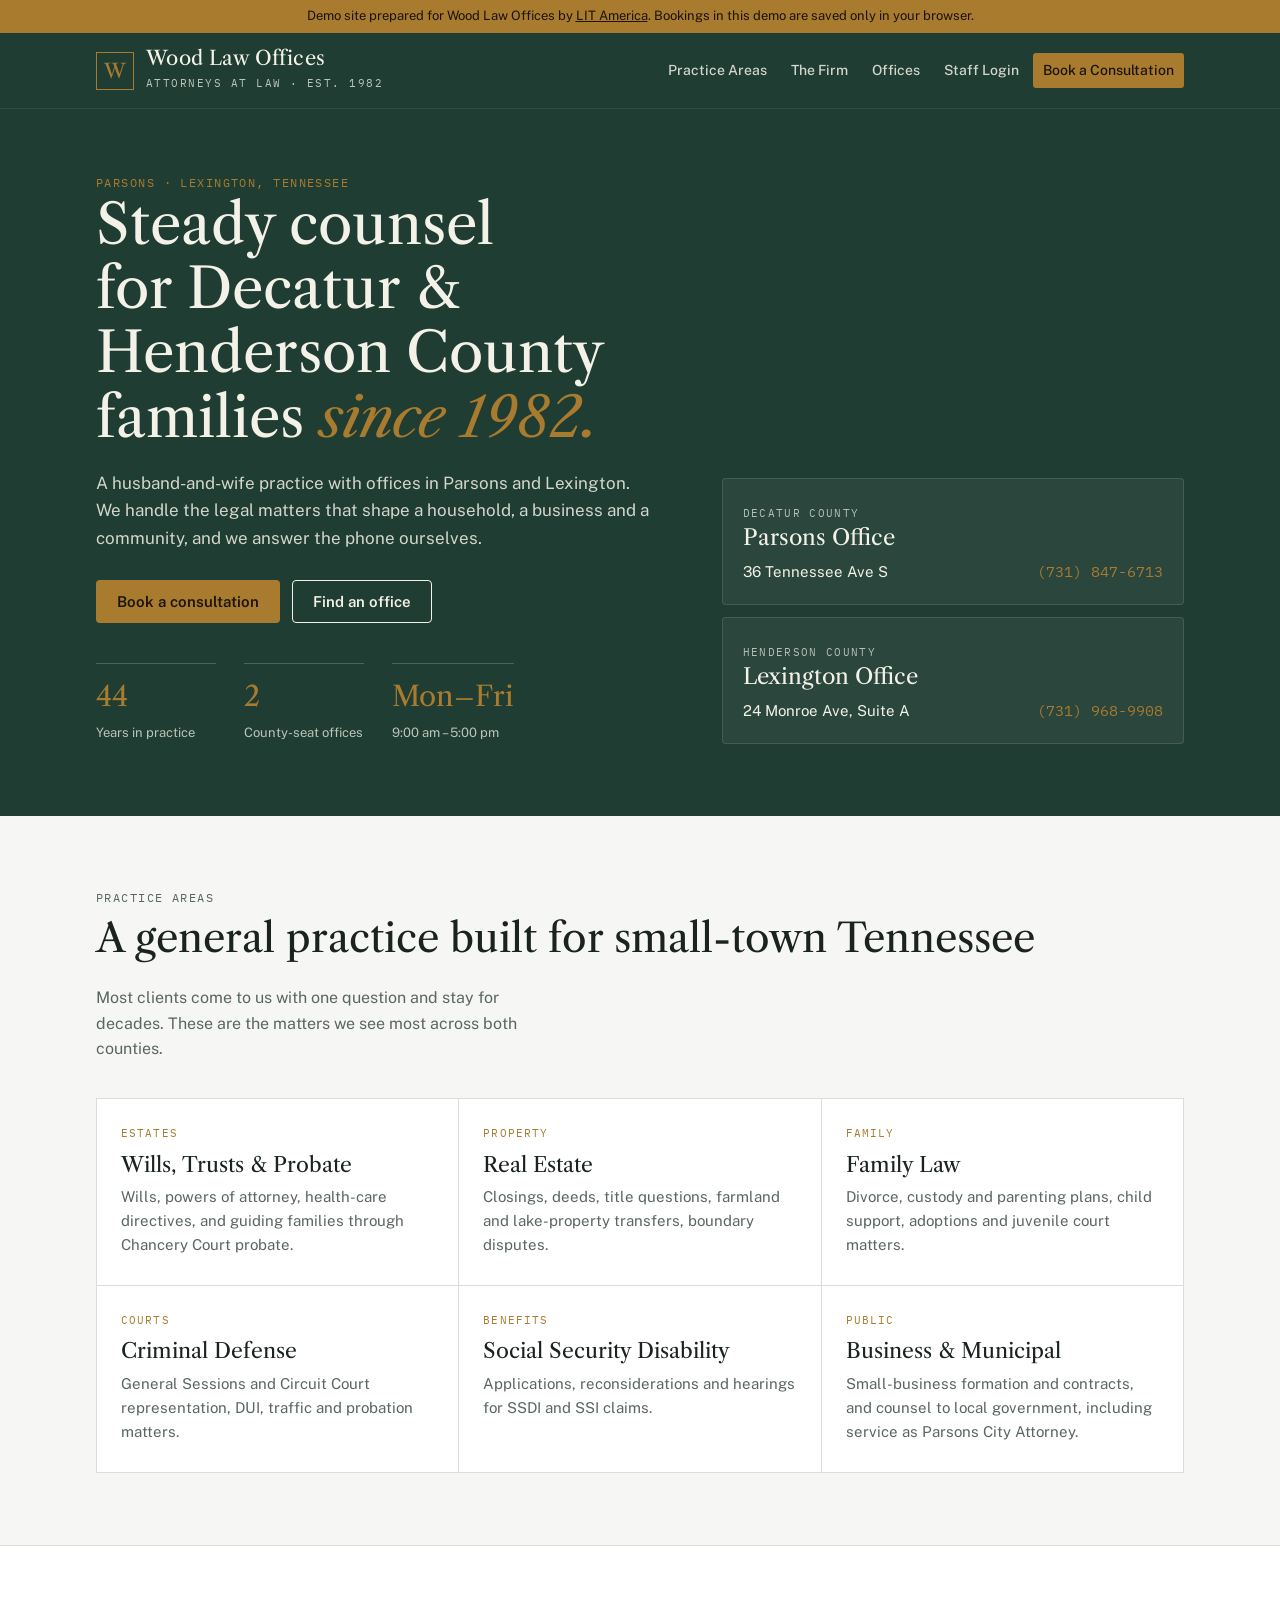
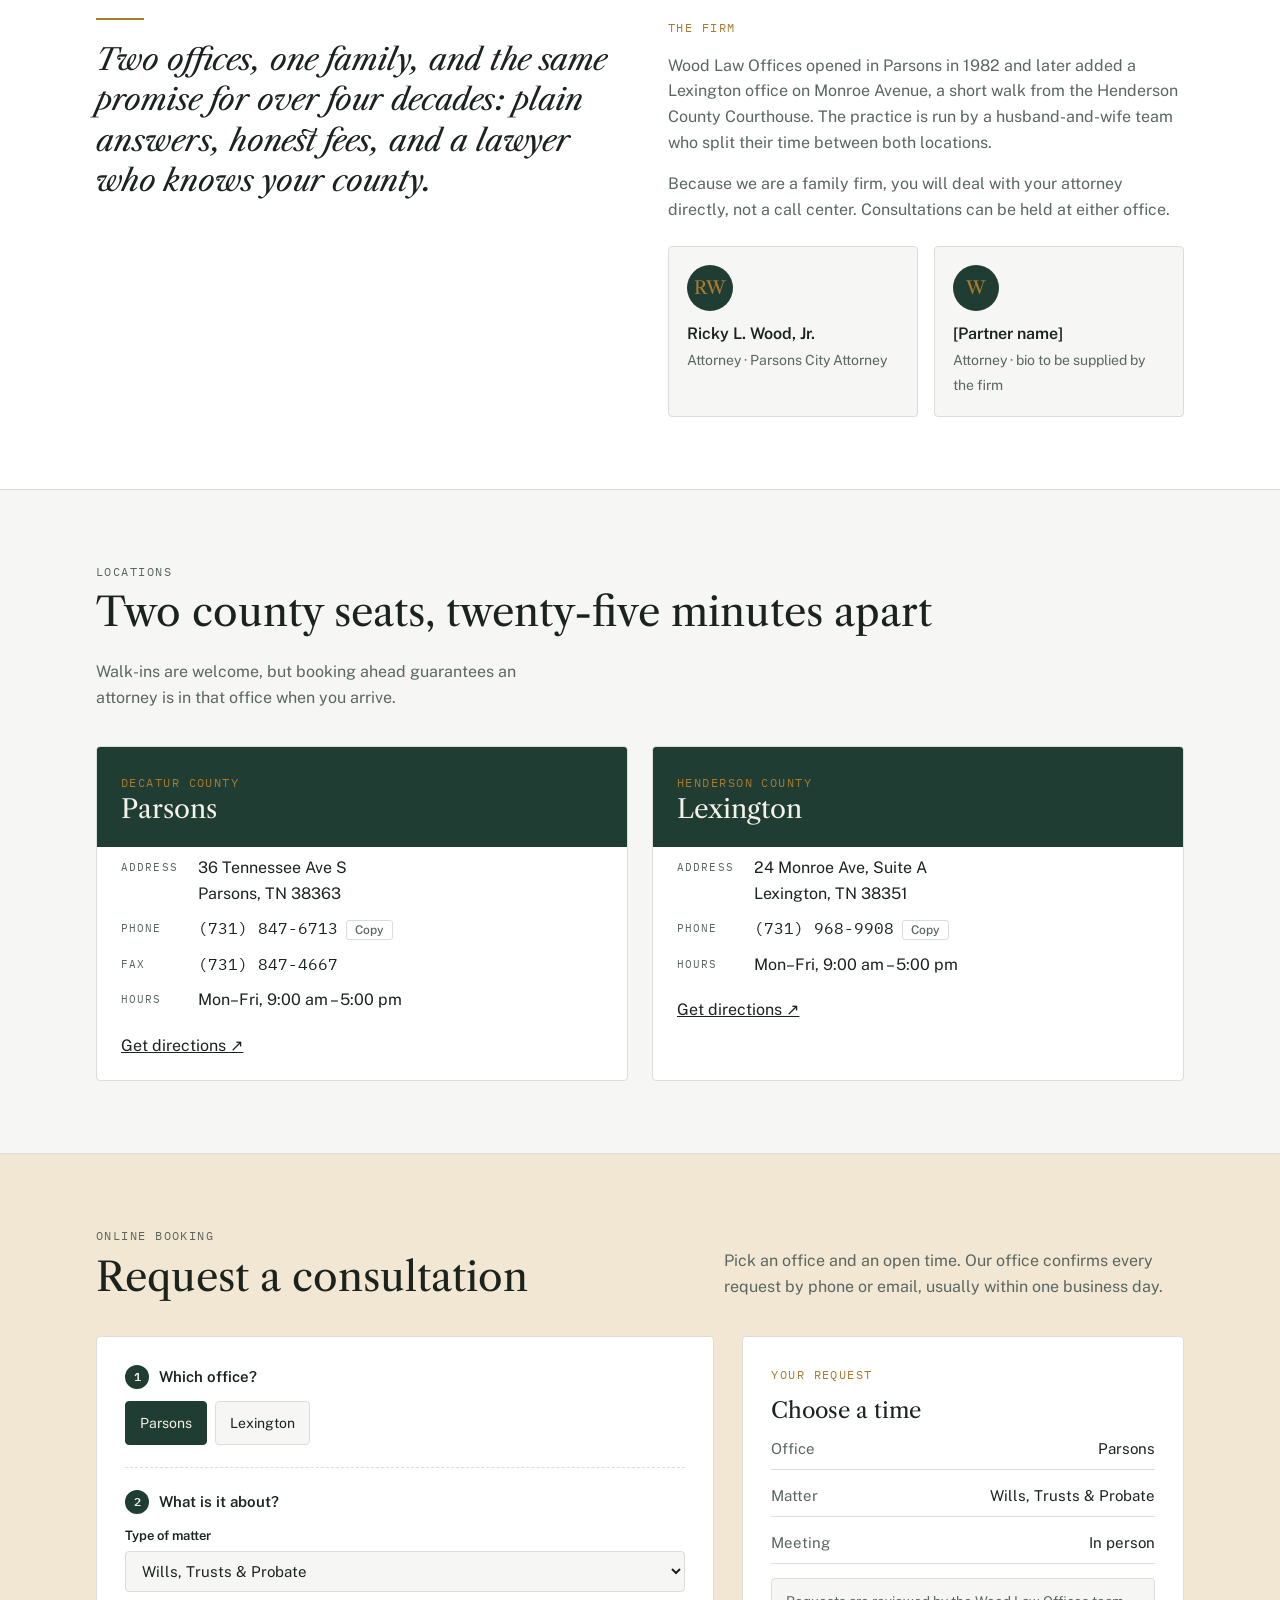
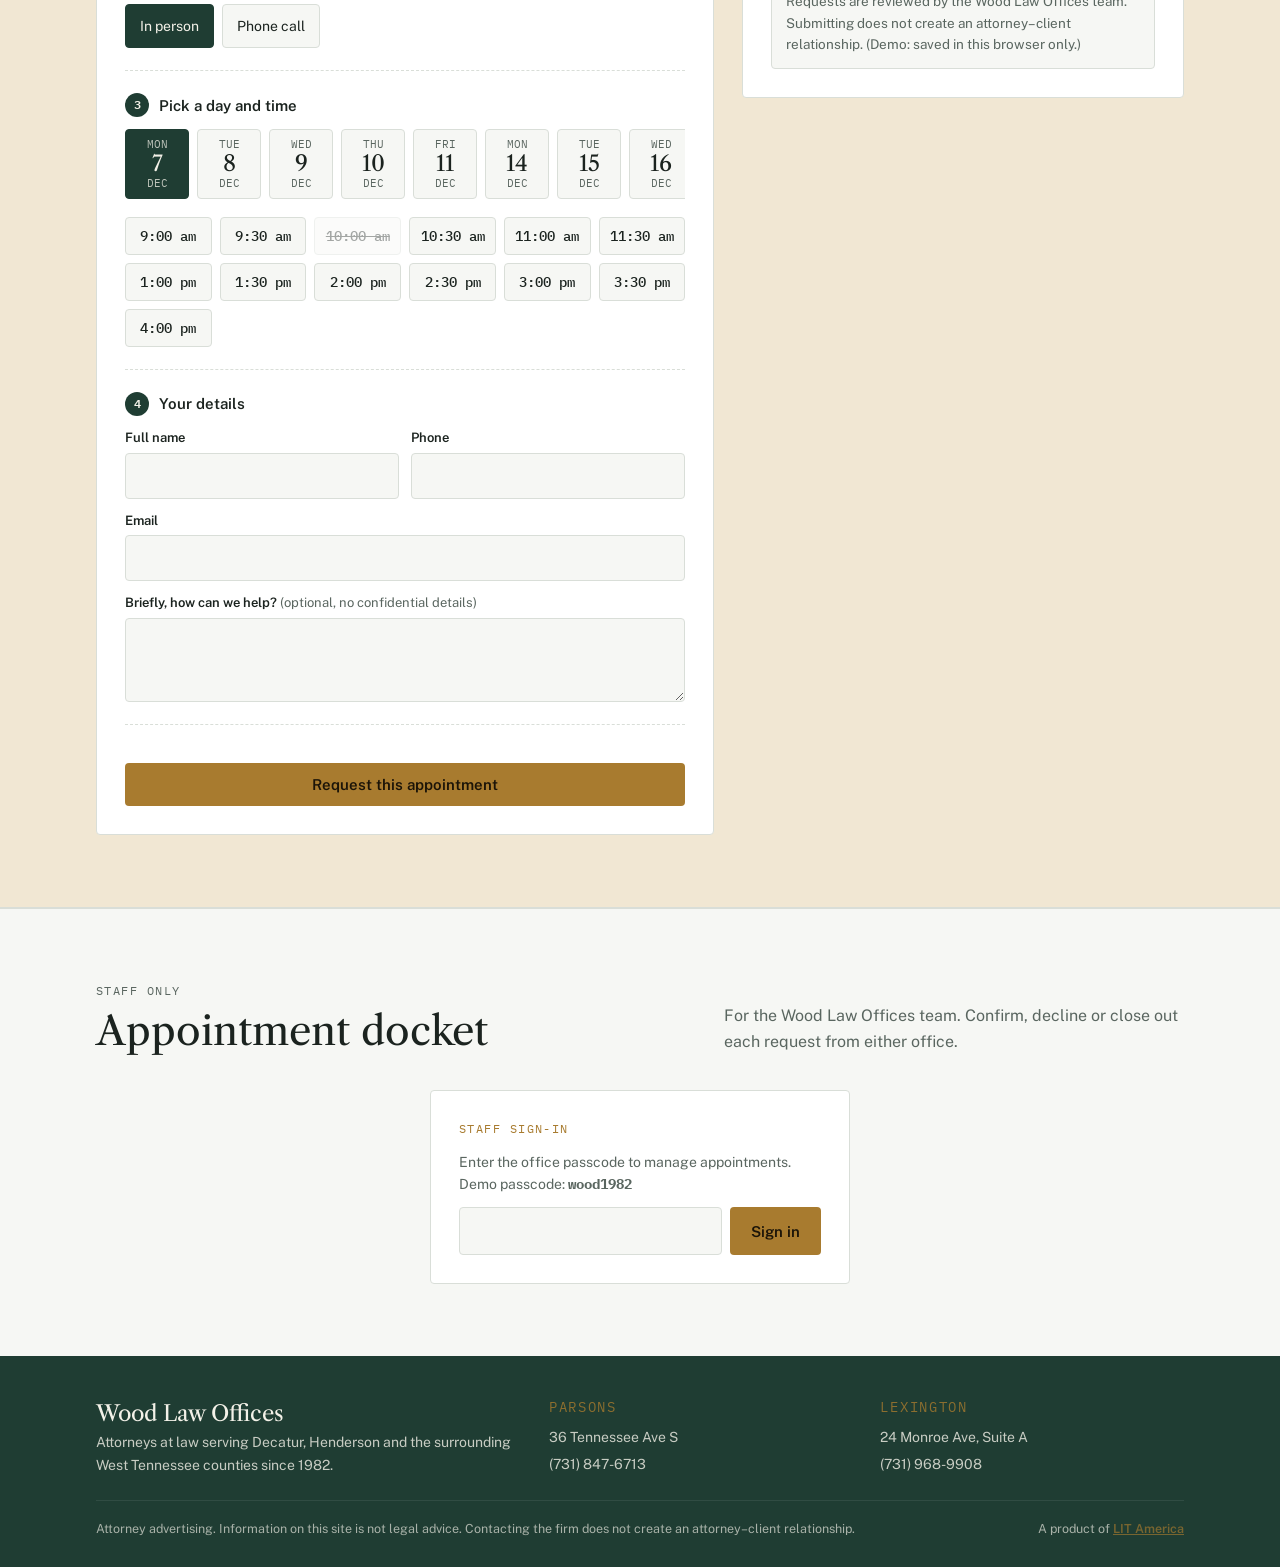
==== index.html @ 34273f9a "Wood Law Offices demo website with online booking and staff docket Co-Authored-By: Claude Opus 5.5 <" ====
<!doctype html>
<html lang="en">
<head>
<meta charset="utf-8">
<meta name="viewport" content="width=device-width,initial-scale=1,viewport-fit=cover">
<meta name="description" content="Wood Law Offices — attorneys in Parsons and Lexington, Tennessee since 1982. Book a consultation online.">
<title>Wood Law Offices</title>
<meta name="claude:viewport-fit-sides" content="cover">
<link rel="preconnect" href="https://fonts.googleapis.com">
<link rel="stylesheet" href="https://fonts.googleapis.com/css2?family=Libre+Caslon+Text:ital,wght@0,400;0,700;1,400&family=Public+Sans:wght@400;500;600;700&family=IBM+Plex+Mono:wght@500&display=swap">
<style>
/* Layout: sticky masthead · split hero with two office cards · practice grid · offices · booking desk · staff docket */
:root{
  --bg:#f6f7f4; --surface:#ffffff; --ink:#1b231f; --muted:#5a6660; --line:#d9ded8;
  --brand:#1f3d33; --brand-ink:#f3f1e8; --brass:#a87b2f; --brass-soft:#f1e7d3;
  --ok:#2f7a4f; --ok-soft:#e1f0e6; --warn:#a46a10; --warn-soft:#f7ecd6; --bad:#a23b32; --bad-soft:#f6e0dd;
  --f-display:"Libre Caslon Text", Georgia, "Times New Roman", serif;
  --f-body:"Public Sans", system-ui, -apple-system, "Segoe UI", sans-serif;
  --f-mono:"IBM Plex Mono", ui-monospace, Menlo, monospace;
}
@media (prefers-color-scheme: dark){:root:not([data-theme="light"]){
  --bg:#111714; --surface:#18201c; --ink:#e7ebe6; --muted:#9aa7a0; --line:#2c3732;
  --brand:#16302a; --brand-ink:#efeadb; --brass:#d3a656; --brass-soft:#2e2717;
  --ok:#6fc392; --ok-soft:#173225; --warn:#e2ac52; --warn-soft:#33270f; --bad:#e78a80; --bad-soft:#3a1d1a; color-scheme:dark}}
:root[data-theme="dark"]{
  --bg:#111714; --surface:#18201c; --ink:#e7ebe6; --muted:#9aa7a0; --line:#2c3732;
  --brand:#16302a; --brand-ink:#efeadb; --brass:#d3a656; --brass-soft:#2e2717;
  --ok:#6fc392; --ok-soft:#173225; --warn:#e2ac52; --warn-soft:#33270f; --bad:#e78a80; --bad-soft:#3a1d1a; color-scheme:dark}

*{box-sizing:border-box}
body{background:var(--bg);color:var(--ink);font-family:var(--f-body);font-size:16px;line-height:1.6}
body::before{content:"";position:fixed;inset:0 0 auto;height:env(safe-area-inset-top,0px);z-index:10;background:var(--brand)}
h1,h2,h3{font-family:var(--f-display);font-weight:400;line-height:1.15;text-wrap:balance;margin:0}
p{margin:0}
a{color:inherit}
:focus-visible{outline:2px solid var(--brass);outline-offset:2px}
.wrap{max-width:1120px;margin:0 auto;padding-left:max(16px,env(safe-area-inset-left,0px));padding-right:max(16px,env(safe-area-inset-right,0px))}
.eyebrow{font-family:var(--f-mono);font-size:12px;letter-spacing:.12em;text-transform:uppercase;color:var(--brass)}
.btn{display:inline-flex;align-items:center;justify-content:center;gap:8px;font:600 15px var(--f-body);padding:12px 20px;border-radius:4px;border:1px solid transparent;cursor:pointer;text-decoration:none}
.btn-brass{background:var(--brass);color:#1b1408}
.btn-ghost{background:transparent;border-color:currentColor}
.btn-sm{padding:6px 12px;font-size:13px}
.btn:disabled{opacity:.5;cursor:not-allowed}

/* masthead */
header.mast{position:sticky;top:env(safe-area-inset-top,0px);z-index:9;background:var(--brand);color:var(--brand-ink);border-bottom:1px solid rgba(255,255,255,.08)}
.mast .wrap{display:flex;align-items:center;justify-content:space-between;gap:16px;padding-block:14px;flex-wrap:wrap}
.logo{display:flex;align-items:center;gap:12px;text-decoration:none}
.logo .mark{width:38px;height:38px;border:1.5px solid var(--brass);display:grid;place-items:center;font-family:var(--f-display);font-size:20px;color:var(--brass)}
.logo b{font-family:var(--f-display);font-weight:400;font-size:20px;letter-spacing:.02em;display:block;line-height:1.1}
.logo small{font-family:var(--f-mono);font-size:10.5px;letter-spacing:.14em;text-transform:uppercase;opacity:.75}
nav.main{display:flex;gap:4px;flex-wrap:wrap}
nav.main a{text-decoration:none;font-size:14px;font-weight:500;padding:6px 10px;border-radius:3px;opacity:.85}
nav.main a:hover,nav.main a[aria-current="page"]{opacity:1;background:rgba(255,255,255,.08)}
nav.main a.cta{background:var(--brass);color:#1b1408;opacity:1}

/* hero */
.hero{background:var(--brand);color:var(--brand-ink);padding-block:0 0}
.hero .wrap{display:grid;grid-template-columns:1.25fr 1fr;gap:48px;padding-block:64px 72px;align-items:end}
.hero h1{font-size:clamp(34px,5vw,56px)}
.hero h1 em{color:var(--brass)}
.hero .lede{margin-top:20px;max-width:56ch;opacity:.85;font-size:17px}
.hero .actions{display:flex;gap:12px;margin-top:28px;flex-wrap:wrap}
.since{display:flex;gap:28px;margin-top:40px;flex-wrap:wrap}
.since div{border-top:1px solid rgba(255,255,255,.2);padding-top:10px;min-width:120px}
.since b{display:block;font-family:var(--f-display);font-size:28px;font-weight:400;color:var(--brass)}
.since span{font-size:13px;opacity:.75}
.officecards{display:grid;gap:12px}
.ocard{background:rgba(255,255,255,.05);border:1px solid rgba(255,255,255,.12);padding:20px;border-radius:4px}
.ocard h3{font-size:22px}
.ocard .county{font-family:var(--f-mono);font-size:11px;letter-spacing:.12em;text-transform:uppercase;opacity:.7}
.ocard .row{display:flex;justify-content:space-between;gap:12px;margin-top:10px;font-size:15px;flex-wrap:wrap}
.ocard .phone{font-family:var(--f-mono);color:var(--brass);user-select:all}

section.block{padding-block:72px}
.block-head{display:flex;justify-content:space-between;align-items:end;gap:24px;flex-wrap:wrap;margin-bottom:36px}
.block-head h2{font-size:clamp(28px,3.4vw,40px);margin-top:8px}
.block-head p{max-width:46ch;color:var(--muted)}

/* practice */
.practice{display:grid;grid-template-columns:repeat(3,1fr);border-top:1px solid var(--line);border-left:1px solid var(--line)}
.practice article{padding:26px 24px 28px;border-right:1px solid var(--line);border-bottom:1px solid var(--line);background:var(--surface)}
.practice h3{font-size:21px;margin-bottom:8px}
.practice p{color:var(--muted);font-size:15px}
.practice .tag{font-family:var(--f-mono);font-size:11px;color:var(--brass);letter-spacing:.1em;text-transform:uppercase;margin-bottom:10px;display:block}

/* firm */
.firm{background:var(--surface);border-block:1px solid var(--line)}
.firm .wrap{display:grid;grid-template-columns:1fr 1fr;gap:56px}
.firm blockquote{margin:0;font-family:var(--f-display);font-size:clamp(22px,2.6vw,30px);line-height:1.35;font-style:italic}
.firm blockquote::before{content:"";display:block;width:48px;height:2px;background:var(--brass);margin-bottom:20px}
.firm .copy{display:grid;gap:16px;color:var(--muted)}
.attys{display:grid;grid-template-columns:1fr 1fr;gap:16px;margin-top:8px}
.atty{border:1px solid var(--line);padding:18px;border-radius:4px;background:var(--bg)}
.atty .mono{width:46px;height:46px;border-radius:50%;background:var(--brand);color:var(--brass);display:grid;place-items:center;font-family:var(--f-display);font-size:18px;margin-bottom:10px}
.atty b{display:block;color:var(--ink);font-weight:600}
.atty span{font-size:14px}

/* offices */
.offices{display:grid;grid-template-columns:1fr 1fr;gap:24px}
.office{background:var(--surface);border:1px solid var(--line);border-radius:4px;overflow:hidden}
.office .top{background:var(--brand);color:var(--brand-ink);padding:22px 24px}
.office .top h3{font-size:26px}
.office dl{margin:0;padding:8px 24px 20px;display:grid;grid-template-columns:auto 1fr;gap:10px 20px}
.office dt{font-family:var(--f-mono);font-size:11px;letter-spacing:.1em;text-transform:uppercase;color:var(--muted);padding-top:4px}
.office dd{margin:0}
.office .mapline{padding:0 24px 22px}
.copyable{font-family:var(--f-mono);user-select:all}
.copybtn{margin-left:8px;font:500 12px var(--f-body);background:none;border:1px solid var(--line);color:var(--muted);border-radius:3px;padding:2px 8px;cursor:pointer}

/* booking */
.book{background:var(--brass-soft);border-block:1px solid var(--line)}
.desk{display:grid;grid-template-columns:1.4fr 1fr;gap:28px;align-items:start}
.panel{background:var(--surface);border:1px solid var(--line);border-radius:4px;padding:28px}
.step{display:grid;gap:12px;padding-bottom:22px;margin-bottom:22px;border-bottom:1px dashed var(--line)}
.step:last-of-type{border-bottom:0;margin-bottom:0}
.step h3{font-family:var(--f-body);font-weight:600;font-size:15px;display:flex;gap:10px;align-items:center}
.step h3 i{font-style:normal;font-family:var(--f-mono);font-size:12px;width:24px;height:24px;border-radius:50%;background:var(--brand);color:var(--brand-ink);display:grid;place-items:center}
.seg{display:flex;gap:8px;flex-wrap:wrap}
.seg label{position:relative}
.seg input{position:absolute;opacity:0;pointer-events:none}
.seg span{display:block;padding:10px 14px;border:1px solid var(--line);border-radius:4px;cursor:pointer;font-size:14px;background:var(--bg)}
.seg input:checked+span{border-color:var(--brand);background:var(--brand);color:var(--brand-ink)}
.seg input:focus-visible+span{outline:2px solid var(--brass);outline-offset:2px}
.days{display:flex;gap:8px;overflow-x:auto;padding-bottom:6px}
.days button{flex:0 0 auto;width:64px;padding:8px 0;border:1px solid var(--line);background:var(--bg);color:var(--ink);border-radius:4px;cursor:pointer;font:inherit;text-align:center;line-height:1.2}
.days button small{display:block;font-family:var(--f-mono);font-size:10.5px;color:var(--muted);text-transform:uppercase}
.days button b{font-family:var(--f-display);font-weight:400;font-size:22px}
.days button[aria-pressed="true"]{background:var(--brand);color:var(--brand-ink);border-color:var(--brand)}
.days button[aria-pressed="true"] small{color:var(--brand-ink);opacity:.75}
.times{display:grid;grid-template-columns:repeat(auto-fill,minmax(84px,1fr));gap:8px}
.times button{padding:9px 0;border:1px solid var(--line);background:var(--bg);color:var(--ink);border-radius:4px;cursor:pointer;font:500 14px var(--f-mono)}
.times button[aria-pressed="true"]{background:var(--brass);border-color:var(--brass);color:#1b1408}
.times button:disabled{text-decoration:line-through;opacity:.4;cursor:not-allowed}
.grid2{display:grid;grid-template-columns:1fr 1fr;gap:12px}
.field{display:grid;gap:4px}
.field label{font-size:13px;font-weight:600}
.field input,.field select,.field textarea{font:inherit;font-size:15px;padding:10px 12px;border:1px solid var(--line);border-radius:4px;background:var(--bg);color:var(--ink);width:100%}
.field textarea{min-height:84px;resize:vertical}
.full{grid-column:1/-1}
.summary{display:grid;gap:14px}
.summary h3{font-size:22px}
.sumrow{display:flex;justify-content:space-between;gap:12px;border-bottom:1px solid var(--line);padding-bottom:8px;font-size:15px}
.sumrow span:first-child{color:var(--muted)}
.notice{font-size:13.5px;padding:12px 14px;border-radius:4px;background:var(--bg);border:1px solid var(--line);color:var(--muted)}
.notice.ok{background:var(--ok-soft);border-color:transparent;color:var(--ok)}
.notice.bad{background:var(--bad-soft);border-color:transparent;color:var(--bad)}
.myreq{display:grid;gap:8px;margin-top:6px}
.myreq .item{display:flex;justify-content:space-between;gap:10px;font-size:14px;padding:10px 12px;background:var(--bg);border:1px solid var(--line);border-radius:4px;flex-wrap:wrap}

.pill{display:inline-block;font:600 11px var(--f-mono);letter-spacing:.06em;text-transform:uppercase;padding:3px 8px;border-radius:999px}
.pill.pending{background:var(--warn-soft);color:var(--warn)}
.pill.confirmed{background:var(--ok-soft);color:var(--ok)}
.pill.declined{background:var(--bad-soft);color:var(--bad)}
.pill.completed{background:var(--line);color:var(--muted)}

/* staff */
.staff{border-top:1px solid var(--line)}
.kpis{display:grid;grid-template-columns:repeat(4,1fr);gap:12px;margin-bottom:20px}
.kpi{background:var(--surface);border:1px solid var(--line);border-radius:4px;padding:14px 16px}
.kpi span{font-size:13px;color:var(--muted)}
.kpi b{display:block;font-family:var(--f-display);font-weight:400;font-size:30px;font-variant-numeric:tabular-nums}
.filters{display:flex;gap:10px;flex-wrap:wrap;margin-bottom:14px}
.filters select{font:inherit;font-size:14px;padding:8px 10px;border:1px solid var(--line);border-radius:4px;background:var(--surface);color:var(--ink)}
.tablewrap{overflow-x:auto;background:var(--surface);border:1px solid var(--line);border-radius:4px}
table{border-collapse:collapse;width:100%;min-width:860px;font-size:14px}
th{font:600 11px var(--f-mono);letter-spacing:.08em;text-transform:uppercase;color:var(--muted);text-align:left;padding:12px 14px;border-bottom:1px solid var(--line);background:var(--bg)}
td{padding:12px 14px;border-bottom:1px solid var(--line);vertical-align:top}
tr:last-child td{border-bottom:0}
td .sub{color:var(--muted);font-size:13px}
td.when{font-variant-numeric:tabular-nums;white-space:nowrap}
.acts{display:flex;gap:6px;flex-wrap:wrap}
.acts .ok{background:var(--ok);color:var(--surface);border:0}
.acts .no{background:transparent;color:var(--bad);border:1px solid var(--bad)}
.acts .done{background:transparent;color:var(--muted);border:1px solid var(--line)}
.empty{padding:36px;text-align:center;color:var(--muted)}

footer{background:var(--brand);color:var(--brand-ink)}
footer .wrap{padding-block:40px 28px;display:grid;gap:24px}
.fcols{display:grid;grid-template-columns:1.4fr 1fr 1fr;gap:28px}
.fcols p,.fcols li{font-size:14px;opacity:.8}
.fcols ul{list-style:none;margin:8px 0 0;padding:0;display:grid;gap:4px}
.legal{font-size:12.5px;opacity:.65;border-top:1px solid rgba(255,255,255,.12);padding-top:18px;display:flex;justify-content:space-between;gap:16px;flex-wrap:wrap}
.legal a{color:var(--brass);opacity:1;font-weight:600}

@media (max-width:880px){
  .hero .wrap,.firm .wrap,.desk,.offices{grid-template-columns:1fr}
  .practice{grid-template-columns:1fr 1fr}
  .kpis{grid-template-columns:1fr 1fr}
  .fcols{grid-template-columns:1fr}
}
@media (max-width:560px){
  .practice,.grid2,.attys{grid-template-columns:1fr}
  .hero .wrap{padding-block:40px 48px}
  section.block{padding-block:52px}
  .panel{padding:20px}
}
@media (prefers-reduced-motion:reduce){*{scroll-behavior:auto!important}}
html{scroll-behavior:smooth}
body{margin:0;-webkit-text-size-adjust:100%}
img{max-width:100%}
[hidden]{display:none!important}
.demo-bar{background:var(--brass);color:#1b1408;font-size:13px;text-align:center;padding-block:6px}
.gate{max-width:420px;margin:0 auto;display:grid;gap:12px}
.gate .row{display:flex;gap:8px}
.gate input{flex:1;font:inherit;padding:10px 12px;border:1px solid var(--line);border-radius:4px;background:var(--bg);color:var(--ink)}
</style>
</head>
<body>
<div class="demo-bar"><div class="wrap">Demo site prepared for Wood Law Offices by <a href="https://www.litamerica.net" target="_blank" rel="noopener">LIT America</a>. Bookings in this demo are saved only in your browser.</div></div>

<header class="mast">
  <div class="wrap">
    <a class="logo" href="#top" aria-label="Wood Law Offices home">
      <span class="mark">W</span>
      <span><b>Wood Law Offices</b><small>Attorneys at Law · Est. 1982</small></span>
    </a>
    <nav class="main" aria-label="Main">
      <a href="#practice">Practice Areas</a>
      <a href="#firm">The Firm</a>
      <a href="#offices">Offices</a>
      <a href="#staff" id="staffLink">Staff Login</a>
      <a href="#book" class="cta">Book a Consultation</a>
    </nav>
  </div>
</header>

<main id="top">
  <section class="hero">
    <div class="wrap">
      <div>
        <p class="eyebrow">Parsons · Lexington, Tennessee</p>
        <h1>Steady counsel for Decatur &amp; Henderson County families <em>since 1982.</em></h1>
        <p class="lede">A husband-and-wife practice with offices in Parsons and Lexington. We handle the legal matters that shape a household, a business and a community, and we answer the phone ourselves.</p>
        <div class="actions">
          <a class="btn btn-brass" href="#book">Book a consultation</a>
          <a class="btn btn-ghost" href="#offices">Find an office</a>
        </div>
        <div class="since">
          <div><b>44</b><span>Years in practice</span></div>
          <div><b>2</b><span>County-seat offices</span></div>
          <div><b>Mon–Fri</b><span>9:00 am – 5:00 pm</span></div>
        </div>
      </div>
      <div class="officecards">
        <div class="ocard">
          <span class="county">Decatur County</span>
          <h3>Parsons Office</h3>
          <div class="row"><span>36 Tennessee Ave S</span><span class="phone">(731) 847-6713</span></div>
        </div>
        <div class="ocard">
          <span class="county">Henderson County</span>
          <h3>Lexington Office</h3>
          <div class="row"><span>24 Monroe Ave, Suite A</span><span class="phone">(731) 968-9908</span></div>
        </div>
      </div>
    </div>
  </section>

  <section class="block" id="practice">
    <div class="wrap">
      <div class="block-head">
        <div><p class="eyebrow">Practice Areas</p><h2>A general practice built for small-town Tennessee</h2></div>
        <p>Most clients come to us with one question and stay for decades. These are the matters we see most across both counties.</p>
      </div>
      <div class="practice">
        <article><span class="tag">Estates</span><h3>Wills, Trusts &amp; Probate</h3><p>Wills, powers of attorney, health-care directives, and guiding families through Chancery Court probate.</p></article>
        <article><span class="tag">Property</span><h3>Real Estate</h3><p>Closings, deeds, title questions, farmland and lake-property transfers, boundary disputes.</p></article>
        <article><span class="tag">Family</span><h3>Family Law</h3><p>Divorce, custody and parenting plans, child support, adoptions and juvenile court matters.</p></article>
        <article><span class="tag">Courts</span><h3>Criminal Defense</h3><p>General Sessions and Circuit Court representation, DUI, traffic and probation matters.</p></article>
        <article><span class="tag">Benefits</span><h3>Social Security Disability</h3><p>Applications, reconsiderations and hearings for SSDI and SSI claims.</p></article>
        <article><span class="tag">Public</span><h3>Business &amp; Municipal</h3><p>Small-business formation and contracts, and counsel to local government, including service as Parsons City Attorney.</p></article>
      </div>
    </div>
  </section>

  <section class="block firm" id="firm">
    <div class="wrap">
      <blockquote>Two offices, one family, and the same promise for over four decades: plain answers, honest fees, and a lawyer who knows your county.</blockquote>
      <div class="copy">
        <p class="eyebrow">The Firm</p>
        <p>Wood Law Offices opened in Parsons in 1982 and later added a Lexington office on Monroe Avenue, a short walk from the Henderson County Courthouse. The practice is run by a husband-and-wife team who split their time between both locations.</p>
        <p>Because we are a family firm, you will deal with your attorney directly, not a call center. Consultations can be held at either office.</p>
        <div class="attys">
          <div class="atty"><div class="mono">RW</div><b>Ricky L. Wood, Jr.</b><span>Attorney · Parsons City Attorney</span></div>
          <div class="atty"><div class="mono">W</div><b>[Partner name]</b><span>Attorney · bio to be supplied by the firm</span></div>
        </div>
      </div>
    </div>
  </section>

  <section class="block" id="offices">
    <div class="wrap">
      <div class="block-head">
        <div><p class="eyebrow">Locations</p><h2>Two county seats, twenty-five minutes apart</h2></div>
        <p>Walk-ins are welcome, but booking ahead guarantees an attorney is in that office when you arrive.</p>
      </div>
      <div class="offices">
        <div class="office">
          <div class="top"><span class="eyebrow">Decatur County</span><h3>Parsons</h3></div>
          <dl>
            <dt>Address</dt><dd>36 Tennessee Ave S<br>Parsons, TN 38363</dd>
            <dt>Phone</dt><dd><span class="copyable">(731) 847-6713</span><button class="copybtn" data-copy="(731) 847-6713">Copy</button></dd>
            <dt>Fax</dt><dd><span class="copyable">(731) 847-4667</span></dd>
            <dt>Hours</dt><dd>Mon–Fri, 9:00 am – 5:00 pm</dd>
          </dl>
          <div class="mapline"><a href="https://www.google.com/maps/search/?api=1&query=36+Tennessee+Ave+S+Parsons+TN+38363" target="_blank" rel="noopener">Get directions ↗</a></div>
        </div>
        <div class="office">
          <div class="top"><span class="eyebrow">Henderson County</span><h3>Lexington</h3></div>
          <dl>
            <dt>Address</dt><dd>24 Monroe Ave, Suite A<br>Lexington, TN 38351</dd>
            <dt>Phone</dt><dd><span class="copyable">(731) 968-9908</span><button class="copybtn" data-copy="(731) 968-9908">Copy</button></dd>
            <dt>Hours</dt><dd>Mon–Fri, 9:00 am – 5:00 pm</dd>
          </dl>
          <div class="mapline"><a href="https://www.google.com/maps/search/?api=1&query=24+Monroe+Ave+Lexington+TN+38351" target="_blank" rel="noopener">Get directions ↗</a></div>
        </div>
      </div>
    </div>
  </section>

  <section class="block book" id="book">
    <div class="wrap">
      <div class="block-head">
        <div><p class="eyebrow">Online Booking</p><h2>Request a consultation</h2></div>
        <p>Pick an office and an open time. Our office confirms every request by phone or email, usually within one business day.</p>
      </div>
      <div class="desk">
        <form class="panel" id="bookForm" novalidate>
          <div class="step">
            <h3><i>1</i>Which office?</h3>
            <div class="seg" id="officeSeg">
              <label><input type="radio" name="office" id="off-par" value="Parsons" checked><span>Parsons</span></label>
              <label><input type="radio" name="office" id="off-lex" value="Lexington"><span>Lexington</span></label>
            </div>
          </div>
          <div class="step">
            <h3><i>2</i>What is it about?</h3>
            <div class="field">
              <label for="matter">Type of matter</label>
              <select id="matter">
                <option>Wills, Trusts &amp; Probate</option><option>Real Estate</option><option>Family Law</option>
                <option>Criminal Defense</option><option>Social Security Disability</option><option>Business &amp; Municipal</option><option>Something else</option>
              </select>
            </div>
            <div class="seg">
              <label><input type="radio" name="mode" id="mode-in" value="In person" checked><span>In person</span></label>
              <label><input type="radio" name="mode" id="mode-ph" value="Phone call"><span>Phone call</span></label>
            </div>
          </div>
          <div class="step">
            <h3><i>3</i>Pick a day and time</h3>
            <div class="days" id="days" role="group" aria-label="Day"></div>
            <div class="times" id="times" role="group" aria-label="Time"></div>
          </div>
          <div class="step">
            <h3><i>4</i>Your details</h3>
            <div class="grid2">
              <div class="field"><label for="fname">Full name</label><input id="fname" autocomplete="name" required></div>
              <div class="field"><label for="fphone">Phone</label><input id="fphone" type="tel" autocomplete="tel" required></div>
              <div class="field full"><label for="femail">Email</label><input id="femail" type="email" autocomplete="email"></div>
              <div class="field full"><label for="fnotes">Briefly, how can we help? <span style="font-weight:400;color:var(--muted)">(optional, no confidential details)</span></label><textarea id="fnotes"></textarea></div>
            </div>
          </div>
          <div class="notice" id="formMsg" hidden></div>
          <button class="btn btn-brass" id="submitBtn" type="submit" style="width:100%;margin-top:16px">Request this appointment</button>
        </form>

        <aside class="panel summary" aria-live="polite">
          <p class="eyebrow">Your request</p>
          <h3 id="sumTitle">Choose a time</h3>
          <div class="sumrow"><span>Office</span><span id="sumOffice">Parsons</span></div>
          <div class="sumrow"><span>Matter</span><span id="sumMatter">—</span></div>
          <div class="sumrow"><span>Meeting</span><span id="sumMode">In person</span></div>
          <p class="notice" id="modeNote">Requests are reviewed by the Wood Law Offices team. Submitting does not create an attorney–client relationship.</p>
          <div id="myWrap" hidden>
            <p class="eyebrow" style="margin-top:6px">Your appointments</p>
            <div class="myreq" id="myList"></div>
          </div>
        </aside>
      </div>
    </div>
  </section>

  <section class="block staff" id="staff">
    <div class="wrap">
      <div class="block-head">
        <div><p class="eyebrow">Staff only</p><h2>Appointment docket</h2></div>
        <p id="staffNote">For the Wood Law Offices team. Confirm, decline or close out each request from either office.</p>
      </div>
      <form class="panel gate" id="gate">
        <p class="eyebrow">Staff sign-in</p>
        <p style="color:var(--muted);font-size:14px">Enter the office passcode to manage appointments. Demo passcode: <b class="copyable">wood1982</b></p>
        <div class="row"><input id="pass" type="password" autocomplete="current-password" aria-label="Passcode"><button class="btn btn-brass" type="submit">Sign in</button></div>
        <p class="notice bad" id="gateMsg" hidden>That passcode isn't right. Check it and try again.</p>
      </form>
      <div id="docketWrap" hidden>
      <div class="filters" style="justify-content:flex-end"><button class="btn btn-sm btn-ghost" id="resetDemo" type="button">Reset demo data</button><button class="btn btn-sm btn-ghost" id="signOut" type="button">Sign out</button></div>
      <div class="kpis">
        <div class="kpi"><span>Awaiting review</span><b id="kPending">0</b></div>
        <div class="kpi"><span>Confirmed upcoming</span><b id="kConfirmed">0</b></div>
        <div class="kpi"><span>Parsons</span><b id="kPar">0</b></div>
        <div class="kpi"><span>Lexington</span><b id="kLex">0</b></div>
      </div>
      <div class="filters">
        <select id="fOffice" aria-label="Office filter"><option value="">Both offices</option><option>Parsons</option><option>Lexington</option></select>
        <select id="fStatus" aria-label="Status filter"><option value="">All statuses</option><option value="pending">Pending</option><option value="confirmed">Confirmed</option><option value="declined">Declined</option><option value="completed">Completed</option></select>
      </div>
      <div class="tablewrap">
        <table>
          <thead><tr><th>When</th><th>Office</th><th>Client</th><th>Matter</th><th>Status</th><th>Actions</th></tr></thead>
          <tbody id="docket"></tbody>
        </table>
      </div>
      </div>
    </div>
  </section>
</main>

<footer>
  <div class="wrap">
    <div class="fcols">
      <div><p style="font-family:var(--f-display);font-size:22px;opacity:1">Wood Law Offices</p><p>Attorneys at law serving Decatur, Henderson and the surrounding West Tennessee counties since 1982.</p></div>
      <div><p class="eyebrow">Parsons</p><ul><li>36 Tennessee Ave S</li><li>(731) 847-6713</li></ul></div>
      <div><p class="eyebrow">Lexington</p><ul><li>24 Monroe Ave, Suite A</li><li>(731) 968-9908</li></ul></div>
    </div>
    <div class="legal">
      <span>Attorney advertising. Information on this site is not legal advice. Contacting the firm does not create an attorney–client relationship.</span>
      <span>A product of <a href="https://www.litamerica.net" target="_blank" rel="noopener">LIT America</a></span>
    </div>
  </div>
</footer>

<script>
(function(){
  const $ = s => document.querySelector(s);
  const TIMES = ["09:00","09:30","10:00","10:30","11:00","11:30","13:00","13:30","14:00","14:30","15:00","15:30","16:00"];
  const pad = n => String(n).padStart(2,"0");
  const ymd = d => d.getFullYear()+"-"+pad(d.getMonth()+1)+"-"+pad(d.getDate());
  const fmtTime = t => { const [h,m]=t.split(":").map(Number); return ((h+11)%12+1)+":"+pad(m)+(h<12?" am":" pm"); };
  const fmtDate = s => { const [y,m,d]=s.split("-").map(Number); return new Date(y,m-1,d).toLocaleDateString(undefined,{weekday:"short",month:"short",day:"numeric"}); };
  const slotId = (o,d,t) => o+"_"+d+"_"+t.replace(":","");
  const todayStr = ymd(new Date());

  // copy buttons
  document.querySelectorAll(".copybtn").forEach(b=>b.addEventListener("click",()=>{
    const v=b.dataset.copy;
    try{ navigator.clipboard.writeText(v).then(()=>{b.textContent="Copied";setTimeout(()=>b.textContent="Copy",1500)},()=>{}); }catch(e){}
  }));

  // ----- state -----
  const state = { office:"Parsons", date:null, time:null, taken:new Set(), mine:[], all:[], db:null, user:null, uid:null, isStaff:false, local:false };

  // business days
  const days=[]; { const d=new Date(); while(days.length<15){ d.setDate(d.getDate()+1); if(d.getDay()!==0&&d.getDay()!==6) days.push(new Date(d)); } }
  state.date = ymd(days[0]);

  function renderDays(){
    $("#days").innerHTML = days.map(d=>{
      const s=ymd(d);
      return `<button type="button" data-d="${s}" aria-pressed="${s===state.date}"><small>${d.toLocaleDateString(undefined,{weekday:"short"})}</small><b>${d.getDate()}</b><small>${d.toLocaleDateString(undefined,{month:"short"})}</small></button>`;
    }).join("");
  }
  function renderTimes(){
    $("#times").innerHTML = TIMES.map(t=>{
      const taken = state.taken.has(slotId(state.office,state.date,t));
      if(taken && state.time===t) state.time=null;
      return `<button type="button" data-t="${t}" aria-pressed="${t===state.time}" ${taken?"disabled aria-label='"+fmtTime(t)+" taken'":""}>${fmtTime(t)}</button>`;
    }).join("");
    renderSummary();
  }
  function renderSummary(){
    $("#sumOffice").textContent = state.office;
    $("#sumMatter").textContent = $("#matter").value;
    $("#sumMode").textContent = document.querySelector("input[name=mode]:checked").value;
    $("#sumTitle").textContent = state.time ? fmtDate(state.date)+" · "+fmtTime(state.time) : "Choose a time";
  }
  $("#days").addEventListener("click",e=>{ const b=e.target.closest("button"); if(!b) return; state.date=b.dataset.d; state.time=null; renderDays(); renderTimes(); });
  $("#times").addEventListener("click",e=>{ const b=e.target.closest("button"); if(!b||b.disabled) return; state.time=b.dataset.t; renderTimes(); });
  document.querySelectorAll("input[name=office]").forEach(r=>r.addEventListener("change",()=>{ state.office=r.value; state.time=null; renderTimes(); }));
  document.querySelectorAll("input[name=mode]").forEach(r=>r.addEventListener("change",renderSummary));
  $("#matter").addEventListener("change",renderSummary);

  function msg(text,kind){ const m=$("#formMsg"); m.hidden=false; m.className="notice"+(kind?" "+kind:""); m.textContent=text; }

  function renderMine(){
    const list = state.mine.slice().sort((a,b)=>(a.date+a.time).localeCompare(b.date+b.time));
    $("#myWrap").hidden = !list.length;
    $("#myList").innerHTML = list.map(r=>`<div class="item"><span>${fmtDate(r.date)} · ${fmtTime(r.time)} · ${esc(r.office)}</span><span class="pill ${r.status}">${r.status}</span></div>`).join("");
  }
  function esc(s){ return String(s??"").replace(/[&<>"']/g,c=>({"&":"&amp;","<":"&lt;",">":"&gt;",'"':"&quot;","'":"&#39;"}[c])); }

  // ----- submit -----
  $("#bookForm").addEventListener("submit", async e=>{
    e.preventDefault();
    const name=$("#fname").value.trim(), phone=$("#fphone").value.trim(), email=$("#femail").value.trim();
    if(!state.time){ msg("Pick an open time before sending your request.","bad"); return; }
    if(!name||!phone){ msg("Add your name and a phone number so the office can confirm.","bad"); return; }
    const req = { id: Date.now().toString(36)+Math.random().toString(36).slice(2,6), office:state.office, date:state.date, time:state.time,
      matter:$("#matter").value, mode:document.querySelector("input[name=mode]:checked").value, notes:$("#fnotes").value.trim(),
      status:"pending", createdAt:new Date().toISOString() };
    const btn=$("#submitBtn"); btn.disabled=true;
    try{
      if(state.local){
        const sid=slotId(req.office,req.date,req.time);
        if(state.taken.has(sid)) throw {code:"taken"};
        state.taken.add(sid);
        state.mine.push(req);
        state.all.push({uid:"local",name,phone,email,...req});
        sync(); save(); renderStaff();
      } else {
        const sid=slotId(req.office,req.date,req.time);
        const sref=state.db.doc("slots/"+sid);
        const lease=await sref.acquire({holder:state.uid,ttlMs:8000});
        if(!lease.acquired) throw {code:"taken"};
        const snap=await sref.get();
        if(snap.exists && snap.data().claimed) throw {code:"taken"};
        await sref.set({claimed:true, office:req.office, date:req.date, time:req.time});
        const mref=state.db.doc("appointments/"+state.uid);
        const cur=await mref.get();
        const requests=(cur.exists && Array.isArray(cur.data().requests)) ? cur.data().requests.slice() : [];
        requests.push(req);
        await mref.set({name,phone,email,requests,updatedAt:new Date().toISOString()});
      }
      msg(`Request sent for ${fmtDate(req.date)} at ${fmtTime(req.time)} in ${req.office}. The office will confirm with you.`+(state.local?" (Demo: saved in this browser.)":""),"ok");
      state.time=null; $("#fnotes").value=""; renderTimes(); renderMine();
    }catch(err){
      if(err&&err.code==="taken"){ msg("Someone just took that time. Please pick another.","bad"); state.time=null; renderTimes(); }
      else if(err&&err.code==="invalid_argument"){ msg("Your account can't save bookings on this page. Please call the office to book.","bad"); }
      else { msg("The request didn't go through. Try again, or call the office.","bad"); }
    }finally{ btn.disabled=false; }
  });

  // ----- staff docket -----
  function renderStaff(){
    if(!state.isStaff) return;
    const fo=$("#fOffice").value, fs=$("#fStatus").value;
    const rows=state.all.filter(r=>(!fo||r.office===fo)&&(!fs||r.status===fs)).sort((a,b)=>(a.date+a.time).localeCompare(b.date+b.time));
    $("#kPending").textContent=state.all.filter(r=>r.status==="pending").length;
    $("#kConfirmed").textContent=state.all.filter(r=>r.status==="confirmed"&&r.date>=todayStr).length;
    $("#kPar").textContent=state.all.filter(r=>r.office==="Parsons"&&r.status!=="declined").length;
    $("#kLex").textContent=state.all.filter(r=>r.office==="Lexington"&&r.status!=="declined").length;
    $("#docket").innerHTML = rows.length ? rows.map(r=>`<tr>
      <td class="when">${fmtDate(r.date)}<div class="sub">${fmtTime(r.time)} · ${esc(r.mode)}</div></td>
      <td>${esc(r.office)}</td>
      <td><b>${esc(r.name)}</b><div class="sub copyable">${esc(r.phone)}</div><div class="sub">${esc(r.email)}</div></td>
      <td>${esc(r.matter)}${r.notes?`<div class="sub">${esc(r.notes)}</div>`:""}</td>
      <td><span class="pill ${r.status}">${r.status}</span></td>
      <td><div class="acts">
        ${r.status==="pending"?`<button class="btn btn-sm ok" data-act="confirmed" data-uid="${esc(r.uid)}" data-id="${esc(r.id)}">Confirm</button><button class="btn btn-sm no" data-act="declined" data-uid="${esc(r.uid)}" data-id="${esc(r.id)}">Decline</button>`:""}
        ${r.status==="confirmed"?`<button class="btn btn-sm done" data-act="completed" data-uid="${esc(r.uid)}" data-id="${esc(r.id)}">Mark completed</button><button class="btn btn-sm no" data-act="declined" data-uid="${esc(r.uid)}" data-id="${esc(r.id)}">Cancel</button>`:""}
      </div></td></tr>`).join("") : `<tr><td colspan="6" class="empty">No appointment requests yet. New requests from the booking form appear here automatically.</td></tr>`;
  }
  $("#fOffice").addEventListener("change",renderStaff);
  $("#fStatus").addEventListener("change",renderStaff);
  $("#docket").addEventListener("click", async e=>{
    const b=e.target.closest("button[data-act]"); if(!b) return;
    const {act,uid,id}=b.dataset; b.disabled=true;
    const row=state.all.find(r=>r.uid===uid&&r.id===id); if(!row) return;
    const freeSlot = act==="declined";
    if(state.local){
      row.status=act; const m=state.mine.find(r=>r.id===id); if(m) m.status=act;
      sync(); save();
      renderStaff(); renderMine(); renderTimes(); return;
    }
    try{
      const ref=state.db.doc("appointments/"+uid);
      const snap=await ref.get(); if(!snap.exists) return;
      const requests=snap.data().requests.map(r=>r.id===id?{...r,status:act,reviewedAt:new Date().toISOString()}:r);
      await ref.update({requests});
      if(freeSlot) await state.db.doc("slots/"+slotId(row.office,row.date,row.time)).delete();
    }catch(err){ b.disabled=false; $("#staffNote").textContent="That change didn't save. Try again."; }
  });

  // ----- demo store (saved in this browser) -----
  const KEY="woodlaw-demo-v1";
  function seed(){
    const d=i=>ymd(days[Math.min(i,days.length-1)]);
    const now=new Date().toISOString();
    return [
      {uid:"example",id:"ex1",name:"Example: Dana Whitfield",phone:"(731) 555-0142",email:"dana@example.com",office:"Parsons",date:d(0),time:"10:00",matter:"Wills, Trusts & Probate",mode:"In person",notes:"Updating a will after a move to Decatur County.",status:"pending",createdAt:now},
      {uid:"example",id:"ex2",name:"Example: Marcus Hale",phone:"(731) 555-0178",email:"",office:"Lexington",date:d(1),time:"14:00",matter:"Real Estate",mode:"In person",notes:"Closing on farmland outside Lexington.",status:"confirmed",createdAt:now},
      {uid:"example",id:"ex3",name:"Example: Tonya Briggs",phone:"(731) 555-0119",email:"tbriggs@example.com",office:"Lexington",date:d(2),time:"09:30",matter:"Social Security Disability",mode:"Phone call",notes:"",status:"pending",createdAt:now},
      {uid:"example",id:"ex4",name:"Example: Ray Odom",phone:"(731) 555-0163",email:"",office:"Parsons",date:d(3),time:"15:00",matter:"Family Law",mode:"In person",notes:"Parenting plan question.",status:"confirmed",createdAt:now}
    ];
  }
  function load(){ try{ const v=JSON.parse(localStorage.getItem(KEY)); if(v&&Array.isArray(v.all)) return v.all; }catch(e){} return seed(); }
  function save(){ try{ localStorage.setItem(KEY,JSON.stringify({all:state.all})); }catch(e){} }
  function sync(){
    state.taken=new Set(state.all.filter(r=>r.status!=="declined").map(r=>slotId(r.office,r.date,r.time)));
    state.mine=state.all.filter(r=>r.uid==="local");
  }
  state.local=true;
  state.all=load(); sync();
  $("#modeNote").textContent="Requests are reviewed by the Wood Law Offices team. Submitting does not create an attorney–client relationship. (Demo: saved in this browser only.)";

  // ----- staff sign-in (demo passcode) -----
  function setStaff(on){
    state.isStaff=on;
    $("#gate").hidden=on; $("#docketWrap").hidden=!on;
    try{ on?sessionStorage.setItem(KEY+"-staff","1"):sessionStorage.removeItem(KEY+"-staff"); }catch(e){}
    if(on) renderStaff();
  }
  $("#gate").addEventListener("submit",e=>{
    e.preventDefault();
    const ok=$("#pass").value.trim()==="wood1982";
    $("#gateMsg").hidden=ok; if(ok){ $("#pass").value=""; setStaff(true); }
  });
  $("#signOut").addEventListener("click",()=>setStaff(false));
  $("#resetDemo").addEventListener("click",()=>{ state.all=seed(); sync(); save(); renderStaff(); renderMine(); renderTimes(); });
  let signedIn=false; try{ signedIn=sessionStorage.getItem(KEY+"-staff")==="1"; }catch(e){}
  setStaff(signedIn);

  renderDays(); renderTimes(); renderMine();
})();
</script>

</body>
</html>
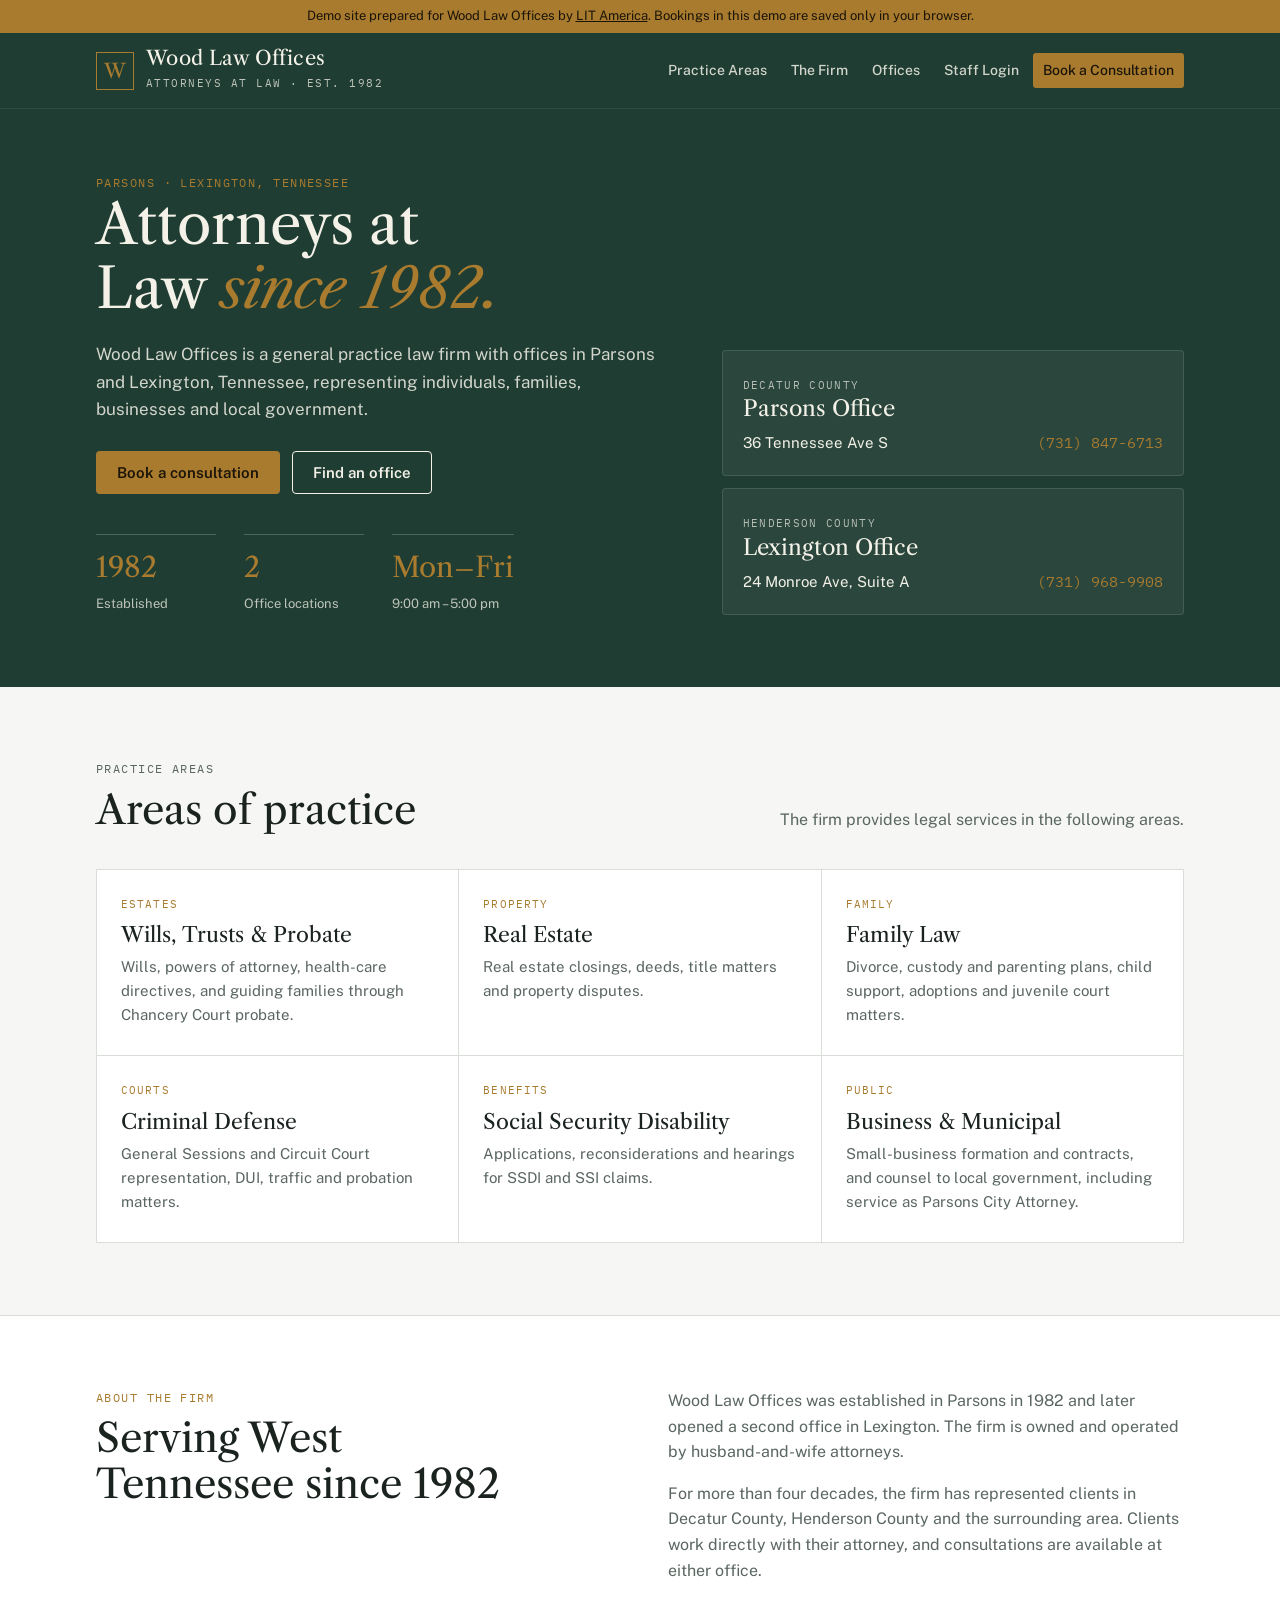
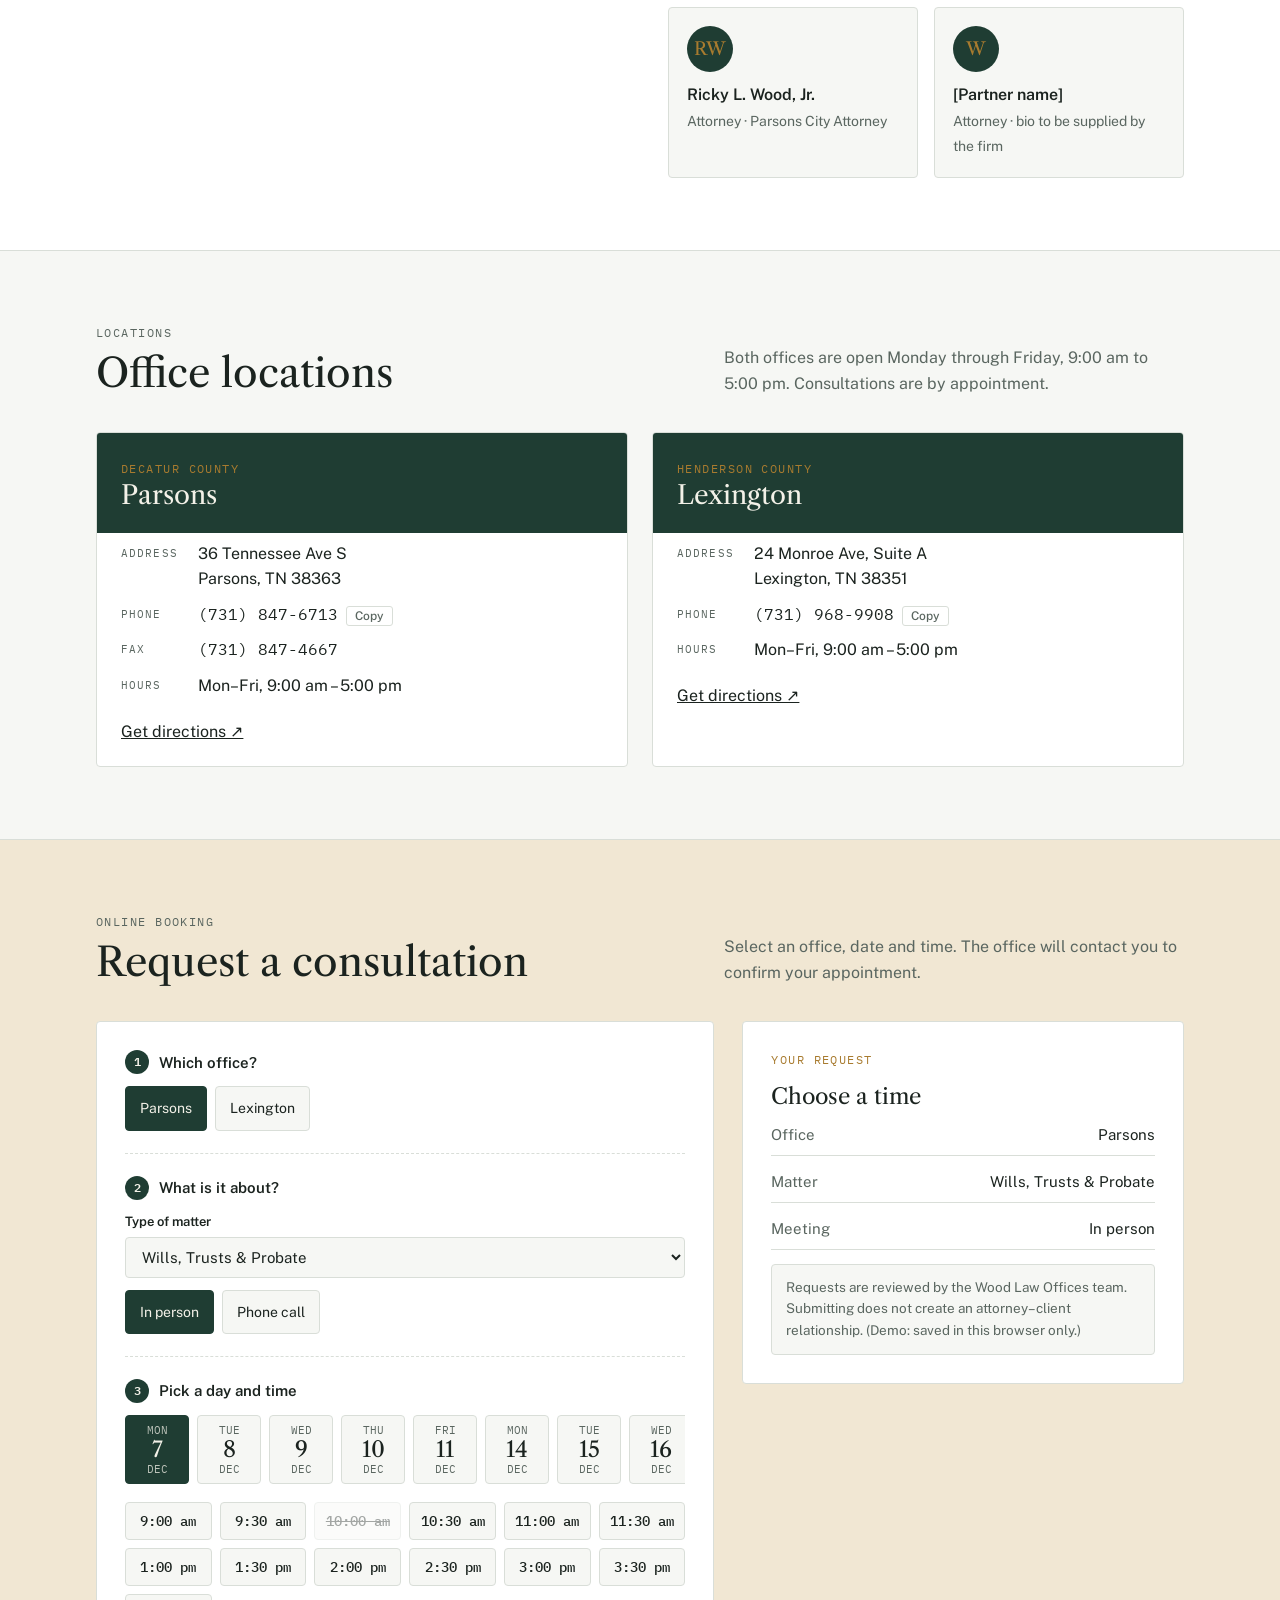
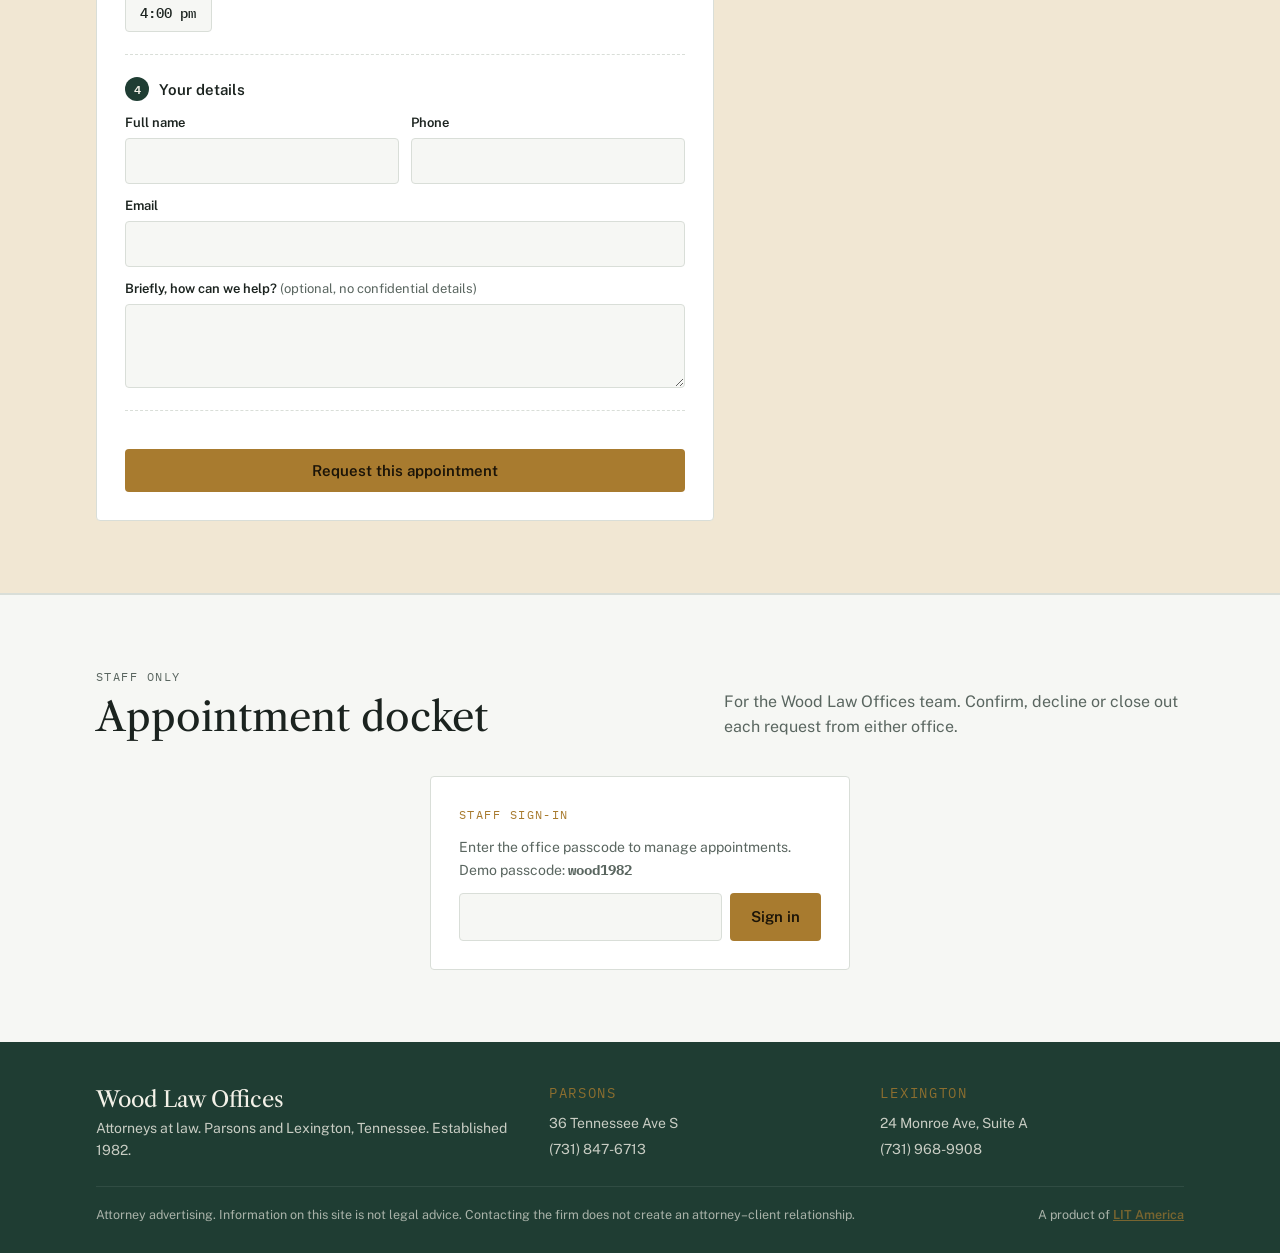
==== commit a9e726ab: "Tighten site copy to a plain, professional tone Co-Authored-By: Claude Opus 5.5 <noreply@anthropic.c" ====
--- a/index.html
+++ b/index.html
@@ -87,7 +87,7 @@
 /* firm */
 .firm{background:var(--surface);border-block:1px solid var(--line)}
 .firm .wrap{display:grid;grid-template-columns:1fr 1fr;gap:56px}
-.firm blockquote{margin:0;font-family:var(--f-display);font-size:clamp(22px,2.6vw,30px);line-height:1.35;font-style:italic}
+.firm .x-old{margin:0;font-family:var(--f-display);font-size:clamp(22px,2.6vw,30px);line-height:1.35;font-style:italic}
 .firm blockquote::before{content:"";display:block;width:48px;height:2px;background:var(--brass);margin-bottom:20px}
 .firm .copy{display:grid;gap:16px;color:var(--muted)}
 .attys{display:grid;grid-template-columns:1fr 1fr;gap:16px;margin-top:8px}
@@ -230,15 +230,15 @@
     <div class="wrap">
       <div>
         <p class="eyebrow">Parsons · Lexington, Tennessee</p>
-        <h1>Steady counsel for Decatur &amp; Henderson County families <em>since 1982.</em></h1>
-        <p class="lede">A husband-and-wife practice with offices in Parsons and Lexington. We handle the legal matters that shape a household, a business and a community, and we answer the phone ourselves.</p>
+        <h1>Attorneys at Law <em>since 1982.</em></h1>
+        <p class="lede">Wood Law Offices is a general practice law firm with offices in Parsons and Lexington, Tennessee, representing individuals, families, businesses and local government.</p>
         <div class="actions">
           <a class="btn btn-brass" href="#book">Book a consultation</a>
           <a class="btn btn-ghost" href="#offices">Find an office</a>
         </div>
         <div class="since">
-          <div><b>44</b><span>Years in practice</span></div>
-          <div><b>2</b><span>County-seat offices</span></div>
+          <div><b>1982</b><span>Established</span></div>
+          <div><b>2</b><span>Office locations</span></div>
           <div><b>Mon–Fri</b><span>9:00 am – 5:00 pm</span></div>
         </div>
       </div>
@@ -260,12 +260,12 @@
   <section class="block" id="practice">
     <div class="wrap">
       <div class="block-head">
-        <div><p class="eyebrow">Practice Areas</p><h2>A general practice built for small-town Tennessee</h2></div>
-        <p>Most clients come to us with one question and stay for decades. These are the matters we see most across both counties.</p>
+        <div><p class="eyebrow">Practice Areas</p><h2>Areas of practice</h2></div>
+        <p>The firm provides legal services in the following areas.</p>
       </div>
       <div class="practice">
         <article><span class="tag">Estates</span><h3>Wills, Trusts &amp; Probate</h3><p>Wills, powers of attorney, health-care directives, and guiding families through Chancery Court probate.</p></article>
-        <article><span class="tag">Property</span><h3>Real Estate</h3><p>Closings, deeds, title questions, farmland and lake-property transfers, boundary disputes.</p></article>
+        <article><span class="tag">Property</span><h3>Real Estate</h3><p>Real estate closings, deeds, title matters and property disputes.</p></article>
         <article><span class="tag">Family</span><h3>Family Law</h3><p>Divorce, custody and parenting plans, child support, adoptions and juvenile court matters.</p></article>
         <article><span class="tag">Courts</span><h3>Criminal Defense</h3><p>General Sessions and Circuit Court representation, DUI, traffic and probation matters.</p></article>
         <article><span class="tag">Benefits</span><h3>Social Security Disability</h3><p>Applications, reconsiderations and hearings for SSDI and SSI claims.</p></article>
@@ -276,11 +276,10 @@
 
   <section class="block firm" id="firm">
     <div class="wrap">
-      <blockquote>Two offices, one family, and the same promise for over four decades: plain answers, honest fees, and a lawyer who knows your county.</blockquote>
+      <div><p class="eyebrow">About the Firm</p><h2 style="font-size:clamp(28px,3.4vw,40px);margin-top:8px">Serving West Tennessee since 1982</h2></div>
       <div class="copy">
-        <p class="eyebrow">The Firm</p>
-        <p>Wood Law Offices opened in Parsons in 1982 and later added a Lexington office on Monroe Avenue, a short walk from the Henderson County Courthouse. The practice is run by a husband-and-wife team who split their time between both locations.</p>
-        <p>Because we are a family firm, you will deal with your attorney directly, not a call center. Consultations can be held at either office.</p>
+                <p>Wood Law Offices was established in Parsons in 1982 and later opened a second office in Lexington. The firm is owned and operated by husband-and-wife attorneys.</p>
+        <p>For more than four decades, the firm has represented clients in Decatur County, Henderson County and the surrounding area. Clients work directly with their attorney, and consultations are available at either office.</p>
         <div class="attys">
           <div class="atty"><div class="mono">RW</div><b>Ricky L. Wood, Jr.</b><span>Attorney · Parsons City Attorney</span></div>
           <div class="atty"><div class="mono">W</div><b>[Partner name]</b><span>Attorney · bio to be supplied by the firm</span></div>
@@ -292,8 +291,8 @@
   <section class="block" id="offices">
     <div class="wrap">
       <div class="block-head">
-        <div><p class="eyebrow">Locations</p><h2>Two county seats, twenty-five minutes apart</h2></div>
-        <p>Walk-ins are welcome, but booking ahead guarantees an attorney is in that office when you arrive.</p>
+        <div><p class="eyebrow">Locations</p><h2>Office locations</h2></div>
+        <p>Both offices are open Monday through Friday, 9:00 am to 5:00 pm. Consultations are by appointment.</p>
       </div>
       <div class="offices">
         <div class="office">
@@ -323,7 +322,7 @@
     <div class="wrap">
       <div class="block-head">
         <div><p class="eyebrow">Online Booking</p><h2>Request a consultation</h2></div>
-        <p>Pick an office and an open time. Our office confirms every request by phone or email, usually within one business day.</p>
+        <p>Select an office, date and time. The office will contact you to confirm your appointment.</p>
       </div>
       <div class="desk">
         <form class="panel" id="bookForm" novalidate>
@@ -420,7 +419,7 @@
 <footer>
   <div class="wrap">
     <div class="fcols">
-      <div><p style="font-family:var(--f-display);font-size:22px;opacity:1">Wood Law Offices</p><p>Attorneys at law serving Decatur, Henderson and the surrounding West Tennessee counties since 1982.</p></div>
+      <div><p style="font-family:var(--f-display);font-size:22px;opacity:1">Wood Law Offices</p><p>Attorneys at law. Parsons and Lexington, Tennessee. Established 1982.</p></div>
       <div><p class="eyebrow">Parsons</p><ul><li>36 Tennessee Ave S</li><li>(731) 847-6713</li></ul></div>
       <div><p class="eyebrow">Lexington</p><ul><li>24 Monroe Ave, Suite A</li><li>(731) 968-9908</li></ul></div>
     </div>
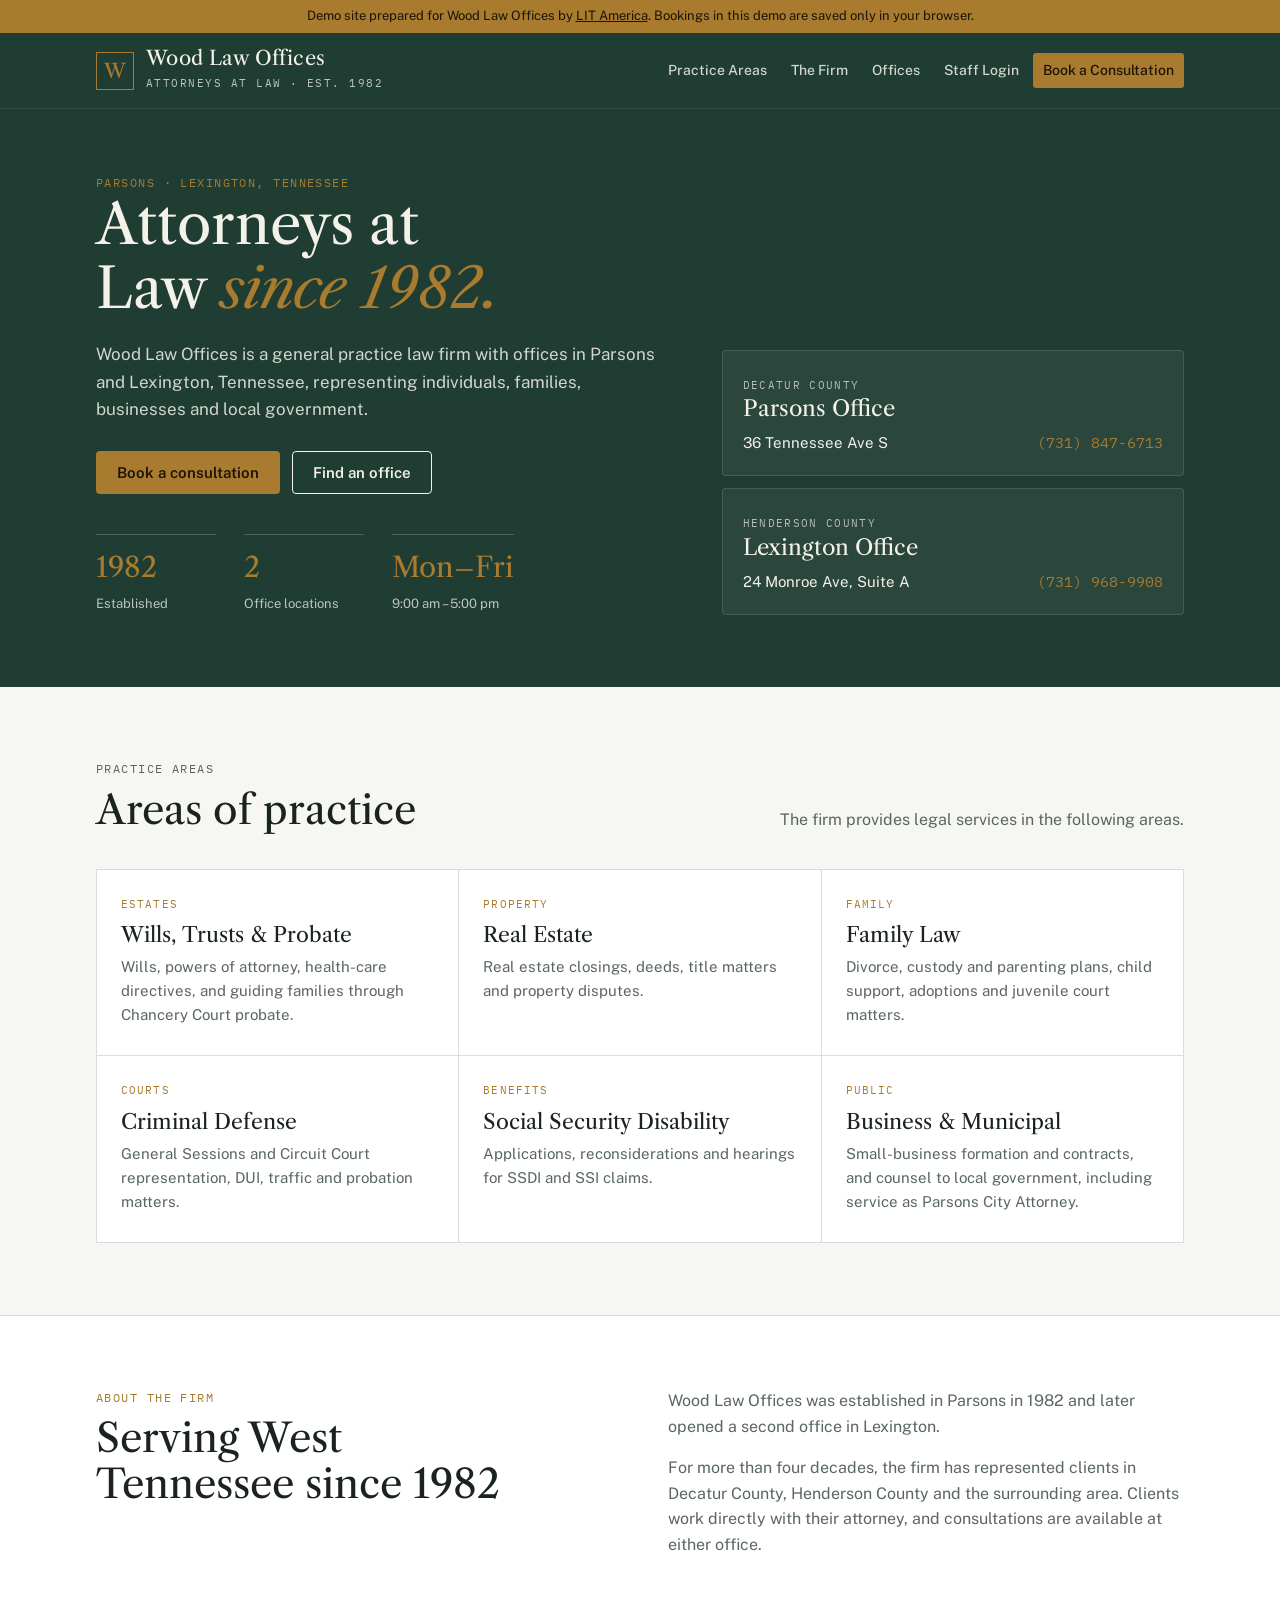
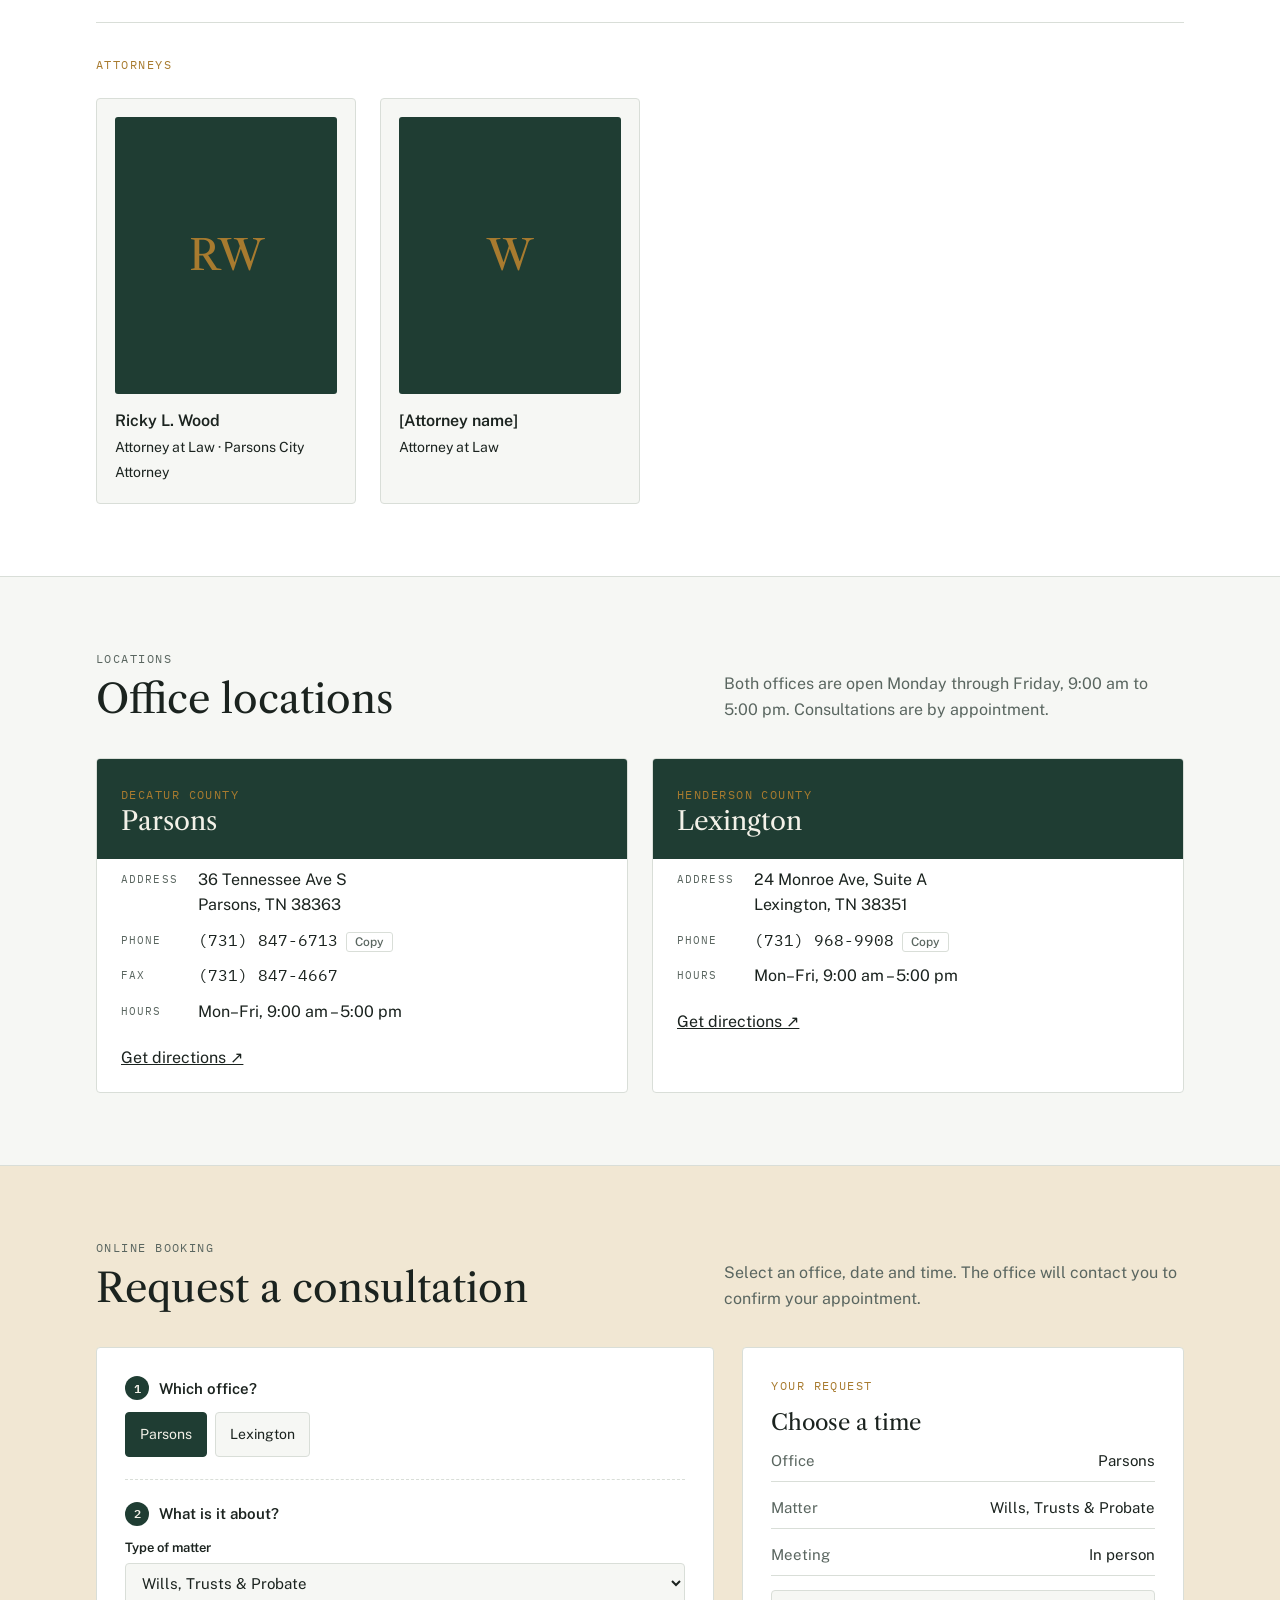
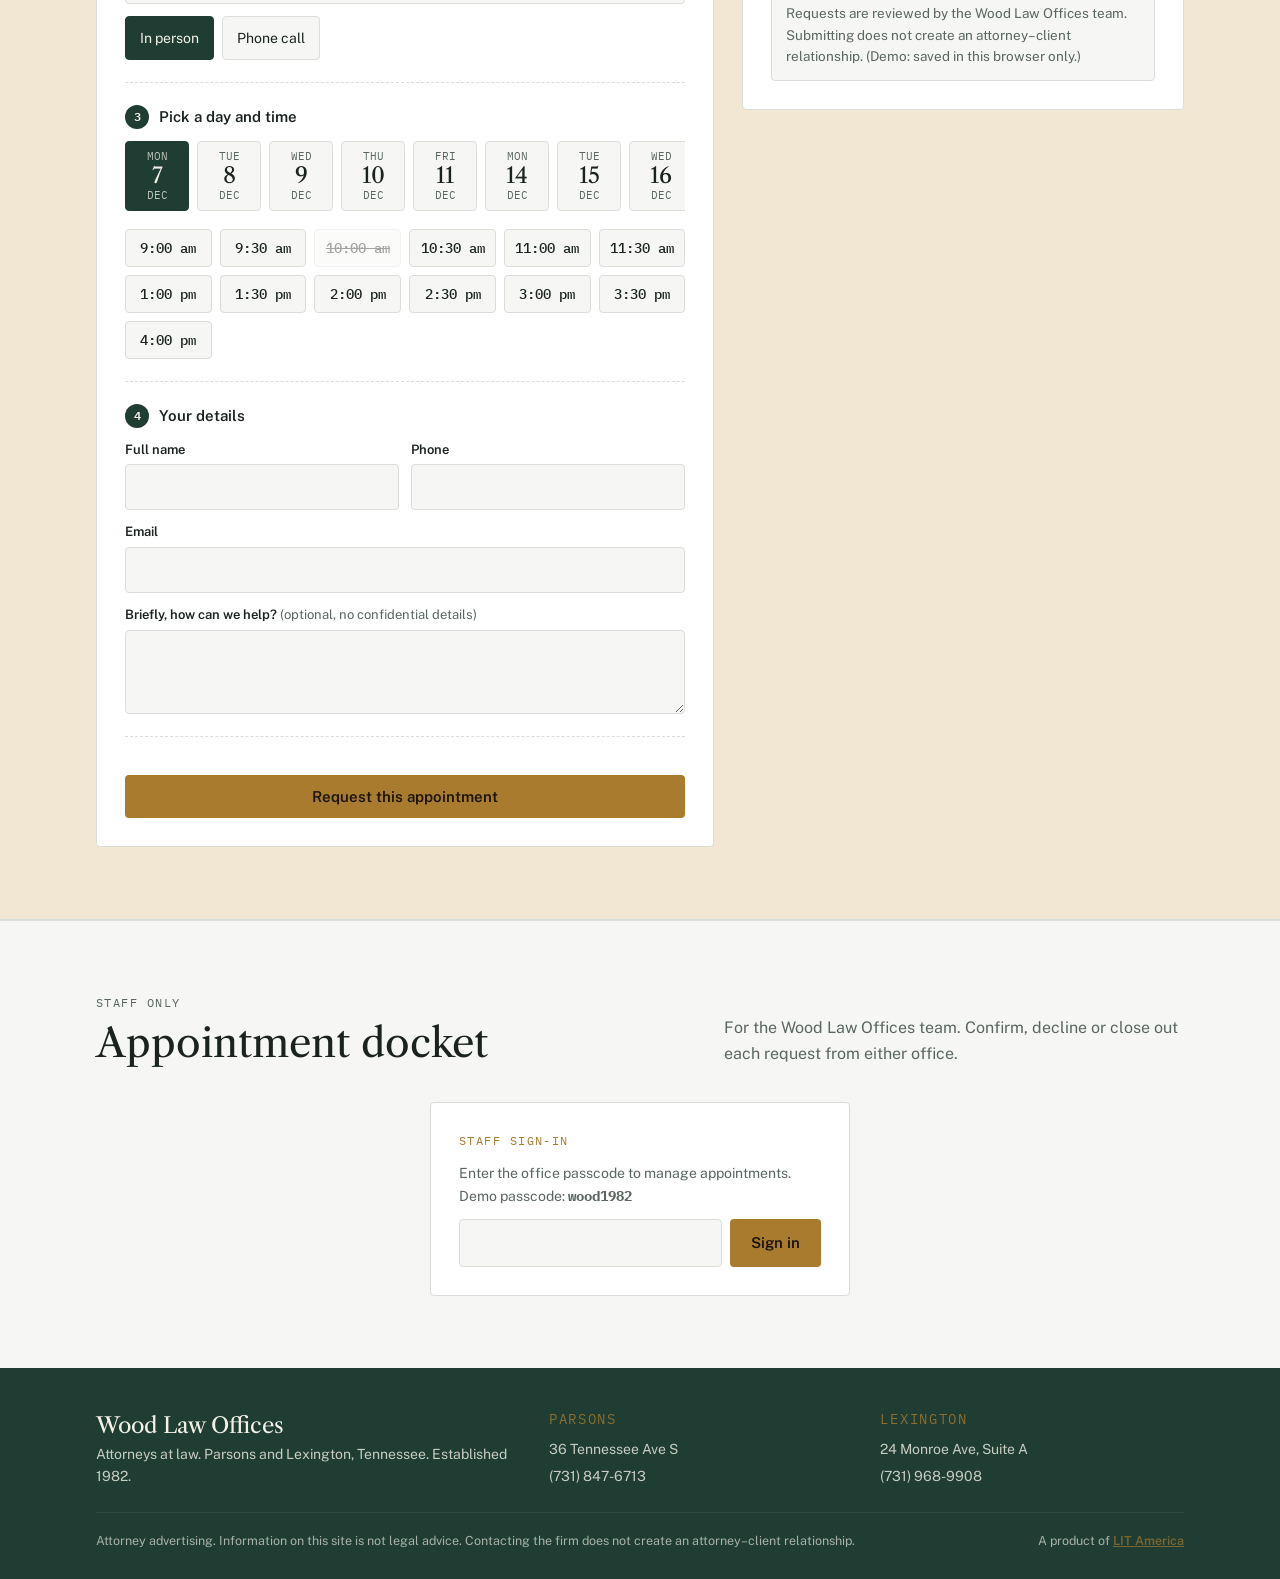
==== commit 5bb1f83d: "Attorney section: remove relationship wording, add photo-ready attorney cards Co-Authored-By: Claude" ====
--- a/index.html
+++ b/index.html
@@ -90,9 +90,10 @@
 .firm .x-old{margin:0;font-family:var(--f-display);font-size:clamp(22px,2.6vw,30px);line-height:1.35;font-style:italic}
 .firm blockquote::before{content:"";display:block;width:48px;height:2px;background:var(--brass);margin-bottom:20px}
 .firm .copy{display:grid;gap:16px;color:var(--muted)}
-.attys{display:grid;grid-template-columns:1fr 1fr;gap:16px;margin-top:8px}
+.attys{grid-column:1/-1;display:grid;grid-template-columns:repeat(2,minmax(0,260px));gap:24px;margin-top:8px;border-top:1px solid var(--line);padding-top:32px}
 .atty{border:1px solid var(--line);padding:18px;border-radius:4px;background:var(--bg)}
-.atty .mono{width:46px;height:46px;border-radius:50%;background:var(--brand);color:var(--brass);display:grid;place-items:center;font-family:var(--f-display);font-size:18px;margin-bottom:10px}
+.atty .photo{position:relative;aspect-ratio:4/5;max-width:100%;border-radius:3px;overflow:hidden;background:var(--brand);color:var(--brass);display:grid;place-items:center;font-family:var(--f-display);font-size:42px;margin-bottom:14px}
+.atty .photo img{position:absolute;inset:0;width:100%;height:100%;object-fit:cover}
 .atty b{display:block;color:var(--ink);font-weight:600}
 .atty span{font-size:14px}
 
@@ -190,7 +191,8 @@
   .fcols{grid-template-columns:1fr}
 }
 @media (max-width:560px){
-  .practice,.grid2,.attys{grid-template-columns:1fr}
+  .practice,.grid2{grid-template-columns:1fr}
+  .attys{grid-template-columns:1fr 1fr}
   .hero .wrap{padding-block:40px 48px}
   section.block{padding-block:52px}
   .panel{padding:20px}
@@ -201,9 +203,9 @@
 img{max-width:100%}
 [hidden]{display:none!important}
 .demo-bar{background:var(--brass);color:#1b1408;font-size:13px;text-align:center;padding-block:6px}
-.gate{max-width:420px;margin:0 auto;display:grid;gap:12px}
+.gate{max-width:420px;margin:0 auto;display:grid;grid-template-columns:minmax(0,1fr);gap:12px}
 .gate .row{display:flex;gap:8px}
-.gate input{flex:1;font:inherit;padding:10px 12px;border:1px solid var(--line);border-radius:4px;background:var(--bg);color:var(--ink)}
+.gate input{flex:1;min-width:0;font:inherit;padding:10px 12px;border:1px solid var(--line);border-radius:4px;background:var(--bg);color:var(--ink)}
 </style>
 </head>
 <body>
@@ -278,12 +280,13 @@
     <div class="wrap">
       <div><p class="eyebrow">About the Firm</p><h2 style="font-size:clamp(28px,3.4vw,40px);margin-top:8px">Serving West Tennessee since 1982</h2></div>
       <div class="copy">
-                <p>Wood Law Offices was established in Parsons in 1982 and later opened a second office in Lexington. The firm is owned and operated by husband-and-wife attorneys.</p>
+                <p>Wood Law Offices was established in Parsons in 1982 and later opened a second office in Lexington.</p>
         <p>For more than four decades, the firm has represented clients in Decatur County, Henderson County and the surrounding area. Clients work directly with their attorney, and consultations are available at either office.</p>
-        <div class="attys">
-          <div class="atty"><div class="mono">RW</div><b>Ricky L. Wood, Jr.</b><span>Attorney · Parsons City Attorney</span></div>
-          <div class="atty"><div class="mono">W</div><b>[Partner name]</b><span>Attorney · bio to be supplied by the firm</span></div>
-        </div>
+      </div>
+      <div class="attys">
+        <p class="eyebrow" style="grid-column:1/-1">Attorneys</p>
+          <div class="atty"><div class="photo">RW<img src="images/attorney-1.jpg" alt="Ricky L. Wood" onerror="this.remove()"></div><b>Ricky L. Wood</b><span>Attorney at Law · Parsons City Attorney</span></div>
+          <div class="atty"><div class="photo">W<img src="images/attorney-2.jpg" alt="Attorney" onerror="this.remove()"></div><b>[Attorney name]</b><span>Attorney at Law</span></div>
       </div>
     </div>
   </section>
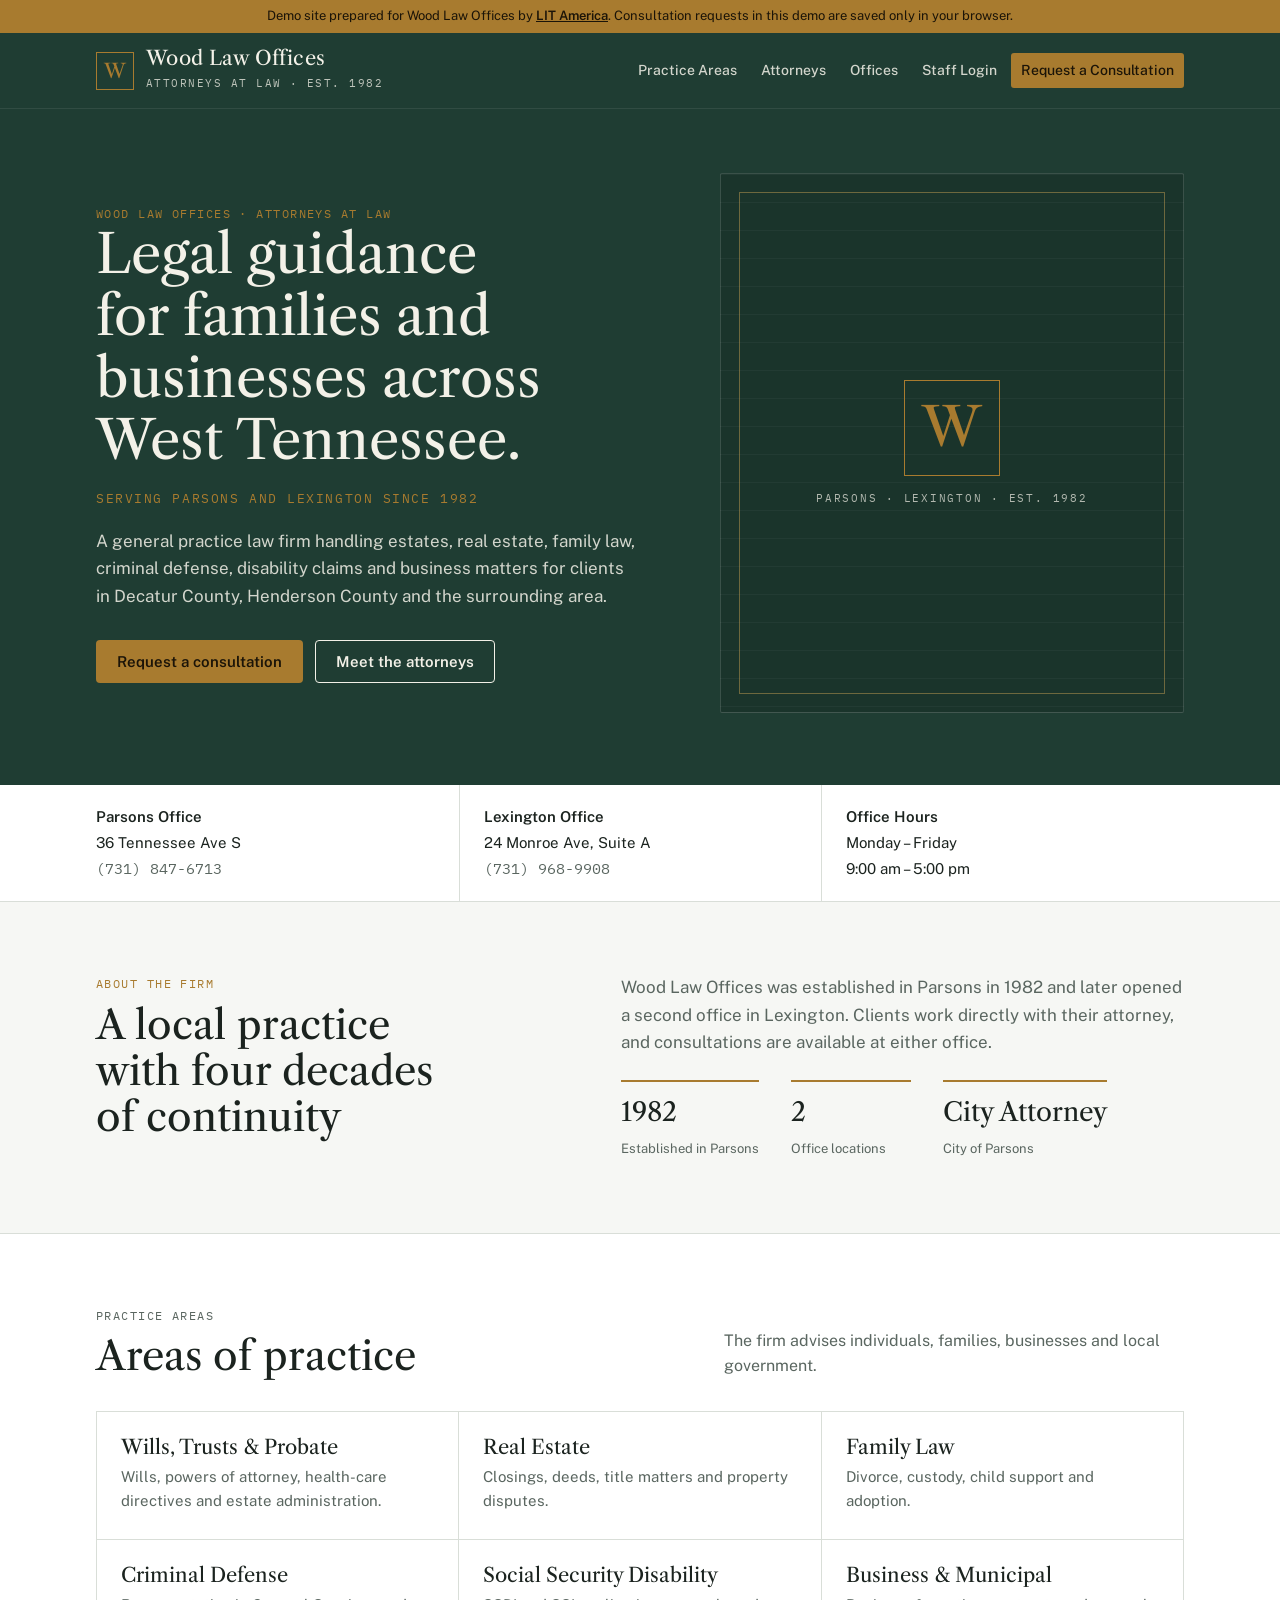
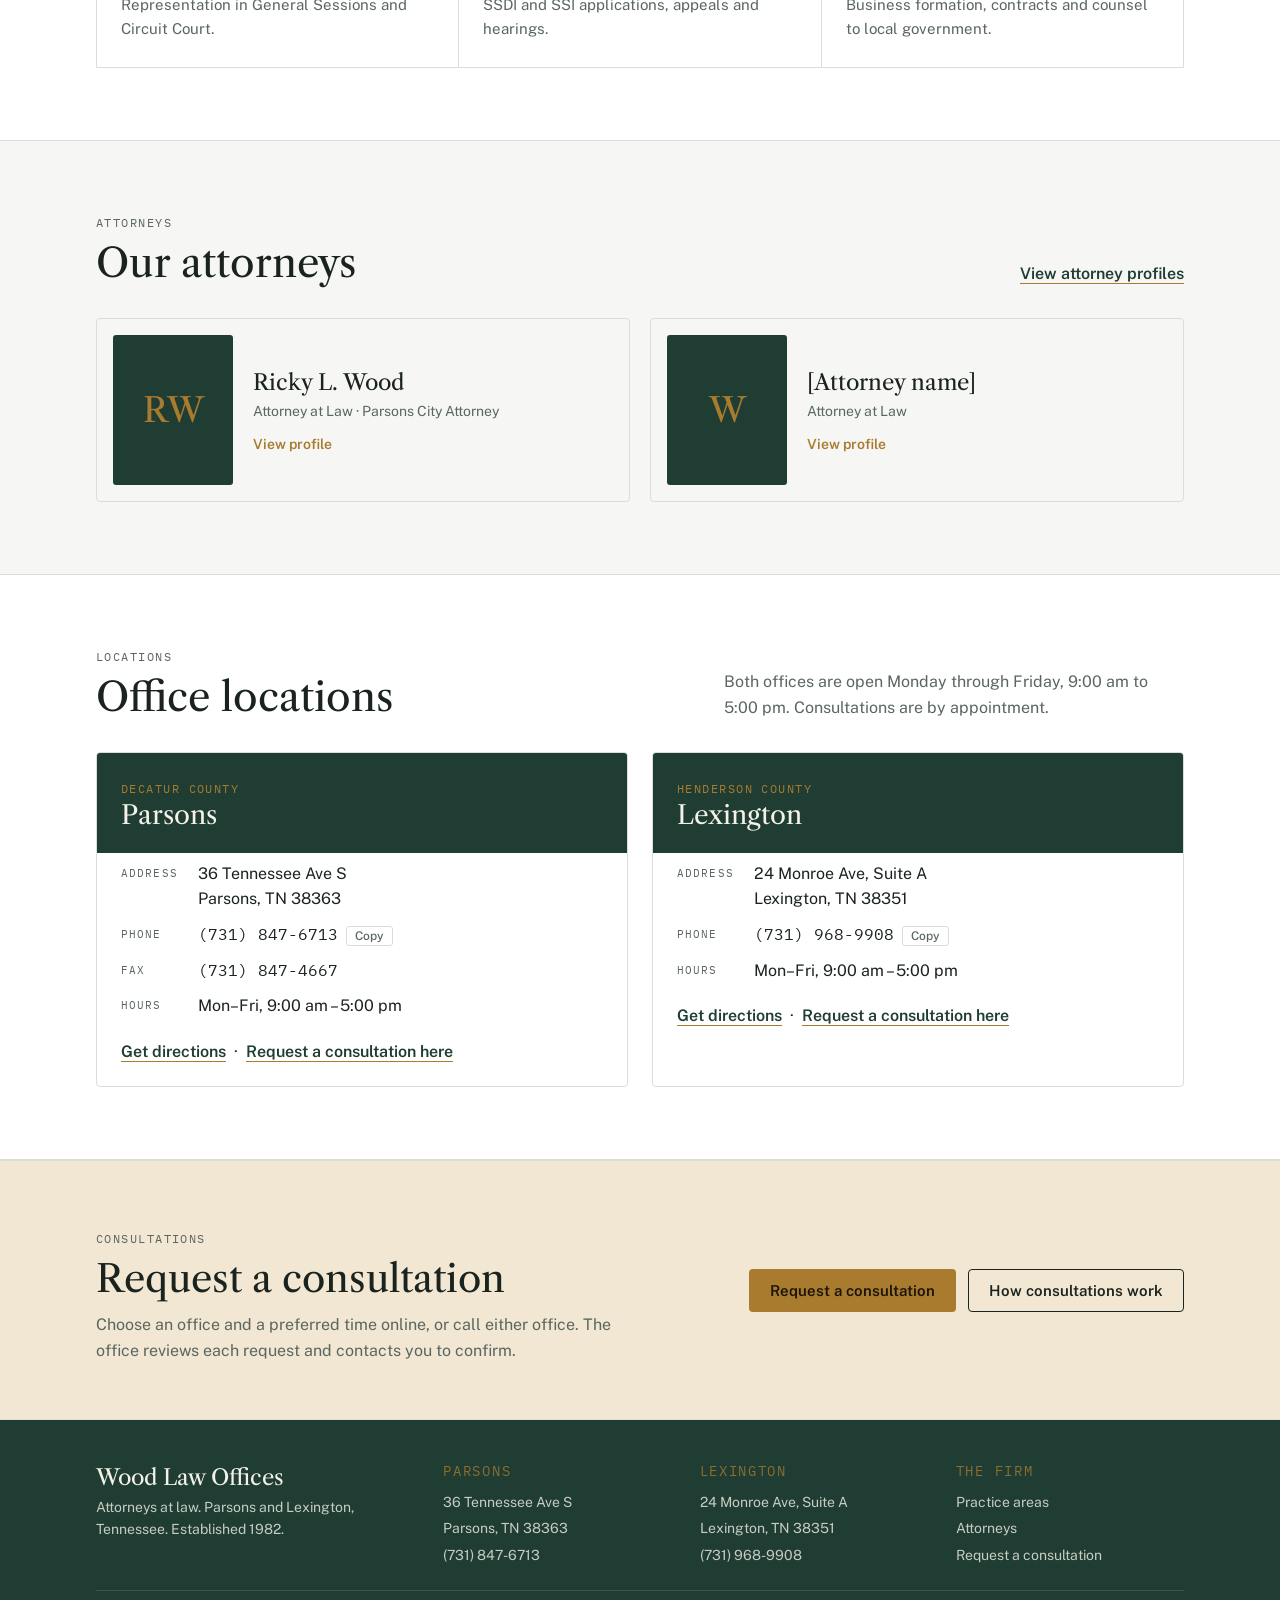
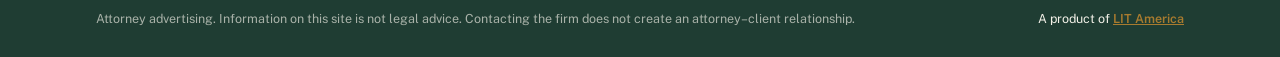
==== commit 8c0ac3d4: "Split site into home, attorneys and consultation pages; rename CTA to Request a consultation Co-Auth" ====
--- a/index.html
+++ b/index.html
@@ -3,295 +3,114 @@
 <head>
 <meta charset="utf-8">
 <meta name="viewport" content="width=device-width,initial-scale=1,viewport-fit=cover">
-<meta name="description" content="Wood Law Offices — attorneys in Parsons and Lexington, Tennessee since 1982. Book a consultation online.">
+<meta name="description" content="Wood Law Offices — attorneys at law in Parsons and Lexington, Tennessee, since 1982. Request a consultation online.">
 <title>Wood Law Offices</title>
-<meta name="claude:viewport-fit-sides" content="cover">
 <link rel="preconnect" href="https://fonts.googleapis.com">
 <link rel="stylesheet" href="https://fonts.googleapis.com/css2?family=Libre+Caslon+Text:ital,wght@0,400;0,700;1,400&family=Public+Sans:wght@400;500;600;700&family=IBM+Plex+Mono:wght@500&display=swap">
-<style>
-/* Layout: sticky masthead · split hero with two office cards · practice grid · offices · booking desk · staff docket */
-:root{
-  --bg:#f6f7f4; --surface:#ffffff; --ink:#1b231f; --muted:#5a6660; --line:#d9ded8;
-  --brand:#1f3d33; --brand-ink:#f3f1e8; --brass:#a87b2f; --brass-soft:#f1e7d3;
-  --ok:#2f7a4f; --ok-soft:#e1f0e6; --warn:#a46a10; --warn-soft:#f7ecd6; --bad:#a23b32; --bad-soft:#f6e0dd;
-  --f-display:"Libre Caslon Text", Georgia, "Times New Roman", serif;
-  --f-body:"Public Sans", system-ui, -apple-system, "Segoe UI", sans-serif;
-  --f-mono:"IBM Plex Mono", ui-monospace, Menlo, monospace;
-}
-@media (prefers-color-scheme: dark){:root:not([data-theme="light"]){
-  --bg:#111714; --surface:#18201c; --ink:#e7ebe6; --muted:#9aa7a0; --line:#2c3732;
-  --brand:#16302a; --brand-ink:#efeadb; --brass:#d3a656; --brass-soft:#2e2717;
-  --ok:#6fc392; --ok-soft:#173225; --warn:#e2ac52; --warn-soft:#33270f; --bad:#e78a80; --bad-soft:#3a1d1a; color-scheme:dark}}
-:root[data-theme="dark"]{
-  --bg:#111714; --surface:#18201c; --ink:#e7ebe6; --muted:#9aa7a0; --line:#2c3732;
-  --brand:#16302a; --brand-ink:#efeadb; --brass:#d3a656; --brass-soft:#2e2717;
-  --ok:#6fc392; --ok-soft:#173225; --warn:#e2ac52; --warn-soft:#33270f; --bad:#e78a80; --bad-soft:#3a1d1a; color-scheme:dark}
-
-*{box-sizing:border-box}
-body{background:var(--bg);color:var(--ink);font-family:var(--f-body);font-size:16px;line-height:1.6}
-body::before{content:"";position:fixed;inset:0 0 auto;height:env(safe-area-inset-top,0px);z-index:10;background:var(--brand)}
-h1,h2,h3{font-family:var(--f-display);font-weight:400;line-height:1.15;text-wrap:balance;margin:0}
-p{margin:0}
-a{color:inherit}
-:focus-visible{outline:2px solid var(--brass);outline-offset:2px}
-.wrap{max-width:1120px;margin:0 auto;padding-left:max(16px,env(safe-area-inset-left,0px));padding-right:max(16px,env(safe-area-inset-right,0px))}
-.eyebrow{font-family:var(--f-mono);font-size:12px;letter-spacing:.12em;text-transform:uppercase;color:var(--brass)}
-.btn{display:inline-flex;align-items:center;justify-content:center;gap:8px;font:600 15px var(--f-body);padding:12px 20px;border-radius:4px;border:1px solid transparent;cursor:pointer;text-decoration:none}
-.btn-brass{background:var(--brass);color:#1b1408}
-.btn-ghost{background:transparent;border-color:currentColor}
-.btn-sm{padding:6px 12px;font-size:13px}
-.btn:disabled{opacity:.5;cursor:not-allowed}
-
-/* masthead */
-header.mast{position:sticky;top:env(safe-area-inset-top,0px);z-index:9;background:var(--brand);color:var(--brand-ink);border-bottom:1px solid rgba(255,255,255,.08)}
-.mast .wrap{display:flex;align-items:center;justify-content:space-between;gap:16px;padding-block:14px;flex-wrap:wrap}
-.logo{display:flex;align-items:center;gap:12px;text-decoration:none}
-.logo .mark{width:38px;height:38px;border:1.5px solid var(--brass);display:grid;place-items:center;font-family:var(--f-display);font-size:20px;color:var(--brass)}
-.logo b{font-family:var(--f-display);font-weight:400;font-size:20px;letter-spacing:.02em;display:block;line-height:1.1}
-.logo small{font-family:var(--f-mono);font-size:10.5px;letter-spacing:.14em;text-transform:uppercase;opacity:.75}
-nav.main{display:flex;gap:4px;flex-wrap:wrap}
-nav.main a{text-decoration:none;font-size:14px;font-weight:500;padding:6px 10px;border-radius:3px;opacity:.85}
-nav.main a:hover,nav.main a[aria-current="page"]{opacity:1;background:rgba(255,255,255,.08)}
-nav.main a.cta{background:var(--brass);color:#1b1408;opacity:1}
-
-/* hero */
-.hero{background:var(--brand);color:var(--brand-ink);padding-block:0 0}
-.hero .wrap{display:grid;grid-template-columns:1.25fr 1fr;gap:48px;padding-block:64px 72px;align-items:end}
-.hero h1{font-size:clamp(34px,5vw,56px)}
-.hero h1 em{color:var(--brass)}
-.hero .lede{margin-top:20px;max-width:56ch;opacity:.85;font-size:17px}
-.hero .actions{display:flex;gap:12px;margin-top:28px;flex-wrap:wrap}
-.since{display:flex;gap:28px;margin-top:40px;flex-wrap:wrap}
-.since div{border-top:1px solid rgba(255,255,255,.2);padding-top:10px;min-width:120px}
-.since b{display:block;font-family:var(--f-display);font-size:28px;font-weight:400;color:var(--brass)}
-.since span{font-size:13px;opacity:.75}
-.officecards{display:grid;gap:12px}
-.ocard{background:rgba(255,255,255,.05);border:1px solid rgba(255,255,255,.12);padding:20px;border-radius:4px}
-.ocard h3{font-size:22px}
-.ocard .county{font-family:var(--f-mono);font-size:11px;letter-spacing:.12em;text-transform:uppercase;opacity:.7}
-.ocard .row{display:flex;justify-content:space-between;gap:12px;margin-top:10px;font-size:15px;flex-wrap:wrap}
-.ocard .phone{font-family:var(--f-mono);color:var(--brass);user-select:all}
-
-section.block{padding-block:72px}
-.block-head{display:flex;justify-content:space-between;align-items:end;gap:24px;flex-wrap:wrap;margin-bottom:36px}
-.block-head h2{font-size:clamp(28px,3.4vw,40px);margin-top:8px}
-.block-head p{max-width:46ch;color:var(--muted)}
-
-/* practice */
-.practice{display:grid;grid-template-columns:repeat(3,1fr);border-top:1px solid var(--line);border-left:1px solid var(--line)}
-.practice article{padding:26px 24px 28px;border-right:1px solid var(--line);border-bottom:1px solid var(--line);background:var(--surface)}
-.practice h3{font-size:21px;margin-bottom:8px}
-.practice p{color:var(--muted);font-size:15px}
-.practice .tag{font-family:var(--f-mono);font-size:11px;color:var(--brass);letter-spacing:.1em;text-transform:uppercase;margin-bottom:10px;display:block}
-
-/* firm */
-.firm{background:var(--surface);border-block:1px solid var(--line)}
-.firm .wrap{display:grid;grid-template-columns:1fr 1fr;gap:56px}
-.firm .x-old{margin:0;font-family:var(--f-display);font-size:clamp(22px,2.6vw,30px);line-height:1.35;font-style:italic}
-.firm blockquote::before{content:"";display:block;width:48px;height:2px;background:var(--brass);margin-bottom:20px}
-.firm .copy{display:grid;gap:16px;color:var(--muted)}
-.attys{grid-column:1/-1;display:grid;grid-template-columns:repeat(2,minmax(0,260px));gap:24px;margin-top:8px;border-top:1px solid var(--line);padding-top:32px}
-.atty{border:1px solid var(--line);padding:18px;border-radius:4px;background:var(--bg)}
-.atty .photo{position:relative;aspect-ratio:4/5;max-width:100%;border-radius:3px;overflow:hidden;background:var(--brand);color:var(--brass);display:grid;place-items:center;font-family:var(--f-display);font-size:42px;margin-bottom:14px}
-.atty .photo img{position:absolute;inset:0;width:100%;height:100%;object-fit:cover}
-.atty b{display:block;color:var(--ink);font-weight:600}
-.atty span{font-size:14px}
-
-/* offices */
-.offices{display:grid;grid-template-columns:1fr 1fr;gap:24px}
-.office{background:var(--surface);border:1px solid var(--line);border-radius:4px;overflow:hidden}
-.office .top{background:var(--brand);color:var(--brand-ink);padding:22px 24px}
-.office .top h3{font-size:26px}
-.office dl{margin:0;padding:8px 24px 20px;display:grid;grid-template-columns:auto 1fr;gap:10px 20px}
-.office dt{font-family:var(--f-mono);font-size:11px;letter-spacing:.1em;text-transform:uppercase;color:var(--muted);padding-top:4px}
-.office dd{margin:0}
-.office .mapline{padding:0 24px 22px}
-.copyable{font-family:var(--f-mono);user-select:all}
-.copybtn{margin-left:8px;font:500 12px var(--f-body);background:none;border:1px solid var(--line);color:var(--muted);border-radius:3px;padding:2px 8px;cursor:pointer}
-
-/* booking */
-.book{background:var(--brass-soft);border-block:1px solid var(--line)}
-.desk{display:grid;grid-template-columns:1.4fr 1fr;gap:28px;align-items:start}
-.panel{background:var(--surface);border:1px solid var(--line);border-radius:4px;padding:28px}
-.step{display:grid;gap:12px;padding-bottom:22px;margin-bottom:22px;border-bottom:1px dashed var(--line)}
-.step:last-of-type{border-bottom:0;margin-bottom:0}
-.step h3{font-family:var(--f-body);font-weight:600;font-size:15px;display:flex;gap:10px;align-items:center}
-.step h3 i{font-style:normal;font-family:var(--f-mono);font-size:12px;width:24px;height:24px;border-radius:50%;background:var(--brand);color:var(--brand-ink);display:grid;place-items:center}
-.seg{display:flex;gap:8px;flex-wrap:wrap}
-.seg label{position:relative}
-.seg input{position:absolute;opacity:0;pointer-events:none}
-.seg span{display:block;padding:10px 14px;border:1px solid var(--line);border-radius:4px;cursor:pointer;font-size:14px;background:var(--bg)}
-.seg input:checked+span{border-color:var(--brand);background:var(--brand);color:var(--brand-ink)}
-.seg input:focus-visible+span{outline:2px solid var(--brass);outline-offset:2px}
-.days{display:flex;gap:8px;overflow-x:auto;padding-bottom:6px}
-.days button{flex:0 0 auto;width:64px;padding:8px 0;border:1px solid var(--line);background:var(--bg);color:var(--ink);border-radius:4px;cursor:pointer;font:inherit;text-align:center;line-height:1.2}
-.days button small{display:block;font-family:var(--f-mono);font-size:10.5px;color:var(--muted);text-transform:uppercase}
-.days button b{font-family:var(--f-display);font-weight:400;font-size:22px}
-.days button[aria-pressed="true"]{background:var(--brand);color:var(--brand-ink);border-color:var(--brand)}
-.days button[aria-pressed="true"] small{color:var(--brand-ink);opacity:.75}
-.times{display:grid;grid-template-columns:repeat(auto-fill,minmax(84px,1fr));gap:8px}
-.times button{padding:9px 0;border:1px solid var(--line);background:var(--bg);color:var(--ink);border-radius:4px;cursor:pointer;font:500 14px var(--f-mono)}
-.times button[aria-pressed="true"]{background:var(--brass);border-color:var(--brass);color:#1b1408}
-.times button:disabled{text-decoration:line-through;opacity:.4;cursor:not-allowed}
-.grid2{display:grid;grid-template-columns:1fr 1fr;gap:12px}
-.field{display:grid;gap:4px}
-.field label{font-size:13px;font-weight:600}
-.field input,.field select,.field textarea{font:inherit;font-size:15px;padding:10px 12px;border:1px solid var(--line);border-radius:4px;background:var(--bg);color:var(--ink);width:100%}
-.field textarea{min-height:84px;resize:vertical}
-.full{grid-column:1/-1}
-.summary{display:grid;gap:14px}
-.summary h3{font-size:22px}
-.sumrow{display:flex;justify-content:space-between;gap:12px;border-bottom:1px solid var(--line);padding-bottom:8px;font-size:15px}
-.sumrow span:first-child{color:var(--muted)}
-.notice{font-size:13.5px;padding:12px 14px;border-radius:4px;background:var(--bg);border:1px solid var(--line);color:var(--muted)}
-.notice.ok{background:var(--ok-soft);border-color:transparent;color:var(--ok)}
-.notice.bad{background:var(--bad-soft);border-color:transparent;color:var(--bad)}
-.myreq{display:grid;gap:8px;margin-top:6px}
-.myreq .item{display:flex;justify-content:space-between;gap:10px;font-size:14px;padding:10px 12px;background:var(--bg);border:1px solid var(--line);border-radius:4px;flex-wrap:wrap}
-
-.pill{display:inline-block;font:600 11px var(--f-mono);letter-spacing:.06em;text-transform:uppercase;padding:3px 8px;border-radius:999px}
-.pill.pending{background:var(--warn-soft);color:var(--warn)}
-.pill.confirmed{background:var(--ok-soft);color:var(--ok)}
-.pill.declined{background:var(--bad-soft);color:var(--bad)}
-.pill.completed{background:var(--line);color:var(--muted)}
-
-/* staff */
-.staff{border-top:1px solid var(--line)}
-.kpis{display:grid;grid-template-columns:repeat(4,1fr);gap:12px;margin-bottom:20px}
-.kpi{background:var(--surface);border:1px solid var(--line);border-radius:4px;padding:14px 16px}
-.kpi span{font-size:13px;color:var(--muted)}
-.kpi b{display:block;font-family:var(--f-display);font-weight:400;font-size:30px;font-variant-numeric:tabular-nums}
-.filters{display:flex;gap:10px;flex-wrap:wrap;margin-bottom:14px}
-.filters select{font:inherit;font-size:14px;padding:8px 10px;border:1px solid var(--line);border-radius:4px;background:var(--surface);color:var(--ink)}
-.tablewrap{overflow-x:auto;background:var(--surface);border:1px solid var(--line);border-radius:4px}
-table{border-collapse:collapse;width:100%;min-width:860px;font-size:14px}
-th{font:600 11px var(--f-mono);letter-spacing:.08em;text-transform:uppercase;color:var(--muted);text-align:left;padding:12px 14px;border-bottom:1px solid var(--line);background:var(--bg)}
-td{padding:12px 14px;border-bottom:1px solid var(--line);vertical-align:top}
-tr:last-child td{border-bottom:0}
-td .sub{color:var(--muted);font-size:13px}
-td.when{font-variant-numeric:tabular-nums;white-space:nowrap}
-.acts{display:flex;gap:6px;flex-wrap:wrap}
-.acts .ok{background:var(--ok);color:var(--surface);border:0}
-.acts .no{background:transparent;color:var(--bad);border:1px solid var(--bad)}
-.acts .done{background:transparent;color:var(--muted);border:1px solid var(--line)}
-.empty{padding:36px;text-align:center;color:var(--muted)}
-
-footer{background:var(--brand);color:var(--brand-ink)}
-footer .wrap{padding-block:40px 28px;display:grid;gap:24px}
-.fcols{display:grid;grid-template-columns:1.4fr 1fr 1fr;gap:28px}
-.fcols p,.fcols li{font-size:14px;opacity:.8}
-.fcols ul{list-style:none;margin:8px 0 0;padding:0;display:grid;gap:4px}
-.legal{font-size:12.5px;opacity:.65;border-top:1px solid rgba(255,255,255,.12);padding-top:18px;display:flex;justify-content:space-between;gap:16px;flex-wrap:wrap}
-.legal a{color:var(--brass);opacity:1;font-weight:600}
-
-@media (max-width:880px){
-  .hero .wrap,.firm .wrap,.desk,.offices{grid-template-columns:1fr}
-  .practice{grid-template-columns:1fr 1fr}
-  .kpis{grid-template-columns:1fr 1fr}
-  .fcols{grid-template-columns:1fr}
-}
-@media (max-width:560px){
-  .practice,.grid2{grid-template-columns:1fr}
-  .attys{grid-template-columns:1fr 1fr}
-  .hero .wrap{padding-block:40px 48px}
-  section.block{padding-block:52px}
-  .panel{padding:20px}
-}
-@media (prefers-reduced-motion:reduce){*{scroll-behavior:auto!important}}
-html{scroll-behavior:smooth}
-body{margin:0;-webkit-text-size-adjust:100%}
-img{max-width:100%}
-[hidden]{display:none!important}
-.demo-bar{background:var(--brass);color:#1b1408;font-size:13px;text-align:center;padding-block:6px}
-.gate{max-width:420px;margin:0 auto;display:grid;grid-template-columns:minmax(0,1fr);gap:12px}
-.gate .row{display:flex;gap:8px}
-.gate input{flex:1;min-width:0;font:inherit;padding:10px 12px;border:1px solid var(--line);border-radius:4px;background:var(--bg);color:var(--ink)}
-</style>
+<link rel="stylesheet" href="styles.css">
 </head>
 <body>
-<div class="demo-bar"><div class="wrap">Demo site prepared for Wood Law Offices by <a href="https://www.litamerica.net" target="_blank" rel="noopener">LIT America</a>. Bookings in this demo are saved only in your browser.</div></div>
+<div class="demo-bar"><div class="wrap">Demo site prepared for Wood Law Offices by <a href="https://www.litamerica.net" target="_blank" rel="noopener">LIT America</a>. Consultation requests in this demo are saved only in your browser.</div></div>
 
 <header class="mast">
   <div class="wrap">
-    <a class="logo" href="#top" aria-label="Wood Law Offices home">
+    <a class="logo" href="index.html" aria-label="Wood Law Offices home">
       <span class="mark">W</span>
       <span><b>Wood Law Offices</b><small>Attorneys at Law · Est. 1982</small></span>
     </a>
     <nav class="main" aria-label="Main">
-      <a href="#practice">Practice Areas</a>
-      <a href="#firm">The Firm</a>
-      <a href="#offices">Offices</a>
-      <a href="#staff" id="staffLink">Staff Login</a>
-      <a href="#book" class="cta">Book a Consultation</a>
+      <a href="index.html#practice">Practice Areas</a>
+      <a href="attorneys.html">Attorneys</a>
+      <a href="index.html#offices">Offices</a>
+      <a href="consultation.html#staff">Staff Login</a>
+      <a href="consultation.html" class="cta">Request a Consultation</a>
     </nav>
   </div>
 </header>
 
-<main id="top">
+<main>
   <section class="hero">
     <div class="wrap">
       <div>
-        <p class="eyebrow">Parsons · Lexington, Tennessee</p>
-        <h1>Attorneys at Law <em>since 1982.</em></h1>
-        <p class="lede">Wood Law Offices is a general practice law firm with offices in Parsons and Lexington, Tennessee, representing individuals, families, businesses and local government.</p>
+        <p class="eyebrow">Wood Law Offices · Attorneys at Law</p>
+        <h1>Legal guidance for families and businesses across West Tennessee.</h1>
+        <p class="since-line">Serving Parsons and Lexington since 1982</p>
+        <p class="lede">A general practice law firm handling estates, real estate, family law, criminal defense, disability claims and business matters for clients in Decatur County, Henderson County and the surrounding area.</p>
         <div class="actions">
-          <a class="btn btn-brass" href="#book">Book a consultation</a>
-          <a class="btn btn-ghost" href="#offices">Find an office</a>
-        </div>
-        <div class="since">
-          <div><b>1982</b><span>Established</span></div>
-          <div><b>2</b><span>Office locations</span></div>
-          <div><b>Mon–Fri</b><span>9:00 am – 5:00 pm</span></div>
+          <a class="btn btn-brass" href="consultation.html">Request a consultation</a>
+          <a class="btn btn-ghost" href="attorneys.html">Meet the attorneys</a>
         </div>
       </div>
-      <div class="officecards">
-        <div class="ocard">
-          <span class="county">Decatur County</span>
-          <h3>Parsons Office</h3>
-          <div class="row"><span>36 Tennessee Ave S</span><span class="phone">(731) 847-6713</span></div>
-        </div>
-        <div class="ocard">
-          <span class="county">Henderson County</span>
-          <h3>Lexington Office</h3>
-          <div class="row"><span>24 Monroe Ave, Suite A</span><span class="phone">(731) 968-9908</span></div>
+      <figure class="hero-photo">
+        <div class="seal" aria-hidden="true"><b>W</b><span>Parsons · Lexington · Est. 1982</span></div>
+        <img src="images/hero.jpg" alt="Wood Law Offices" onerror="this.parentNode.querySelector('figcaption').remove();this.remove()">
+        <figcaption>Wood Law Offices</figcaption>
+      </figure>
+    </div>
+  </section>
+
+  <div class="strip">
+    <div class="wrap">
+      <div class="cell"><b>Parsons Office</b><span>36 Tennessee Ave S</span><span class="phone">(731) 847-6713</span></div>
+      <div class="cell"><b>Lexington Office</b><span>24 Monroe Ave, Suite A</span><span class="phone">(731) 968-9908</span></div>
+      <div class="cell"><b>Office Hours</b><span>Monday – Friday</span><span>9:00 am – 5:00 pm</span></div>
+    </div>
+  </div>
+
+  <section class="block">
+    <div class="wrap intro">
+      <div>
+        <p class="eyebrow">About the Firm</p>
+        <h2>A local practice with four decades of continuity</h2>
+      </div>
+      <div class="copy">
+        <p>Wood Law Offices was established in Parsons in 1982 and later opened a second office in Lexington. Clients work directly with their attorney, and consultations are available at either office.</p>
+        <div class="facts">
+          <div><b>1982</b><span>Established in Parsons</span></div>
+          <div><b>2</b><span>Office locations</span></div>
+          <div><b>City Attorney</b><span>City of Parsons</span></div>
         </div>
       </div>
     </div>
   </section>
 
-  <section class="block" id="practice">
+  <section class="block alt" id="practice">
     <div class="wrap">
       <div class="block-head">
         <div><p class="eyebrow">Practice Areas</p><h2>Areas of practice</h2></div>
-        <p>The firm provides legal services in the following areas.</p>
+        <p>The firm advises individuals, families, businesses and local government.</p>
       </div>
       <div class="practice">
-        <article><span class="tag">Estates</span><h3>Wills, Trusts &amp; Probate</h3><p>Wills, powers of attorney, health-care directives, and guiding families through Chancery Court probate.</p></article>
-        <article><span class="tag">Property</span><h3>Real Estate</h3><p>Real estate closings, deeds, title matters and property disputes.</p></article>
-        <article><span class="tag">Family</span><h3>Family Law</h3><p>Divorce, custody and parenting plans, child support, adoptions and juvenile court matters.</p></article>
-        <article><span class="tag">Courts</span><h3>Criminal Defense</h3><p>General Sessions and Circuit Court representation, DUI, traffic and probation matters.</p></article>
-        <article><span class="tag">Benefits</span><h3>Social Security Disability</h3><p>Applications, reconsiderations and hearings for SSDI and SSI claims.</p></article>
-        <article><span class="tag">Public</span><h3>Business &amp; Municipal</h3><p>Small-business formation and contracts, and counsel to local government, including service as Parsons City Attorney.</p></article>
+        <article><h3>Wills, Trusts &amp; Probate</h3><p>Wills, powers of attorney, health-care directives and estate administration.</p></article>
+        <article><h3>Real Estate</h3><p>Closings, deeds, title matters and property disputes.</p></article>
+        <article><h3>Family Law</h3><p>Divorce, custody, child support and adoption.</p></article>
+        <article><h3>Criminal Defense</h3><p>Representation in General Sessions and Circuit Court.</p></article>
+        <article><h3>Social Security Disability</h3><p>SSDI and SSI applications, appeals and hearings.</p></article>
+        <article><h3>Business &amp; Municipal</h3><p>Business formation, contracts and counsel to local government.</p></article>
       </div>
     </div>
   </section>
 
-  <section class="block firm" id="firm">
+  <section class="block">
     <div class="wrap">
-      <div><p class="eyebrow">About the Firm</p><h2 style="font-size:clamp(28px,3.4vw,40px);margin-top:8px">Serving West Tennessee since 1982</h2></div>
-      <div class="copy">
-                <p>Wood Law Offices was established in Parsons in 1982 and later opened a second office in Lexington.</p>
-        <p>For more than four decades, the firm has represented clients in Decatur County, Henderson County and the surrounding area. Clients work directly with their attorney, and consultations are available at either office.</p>
+      <div class="block-head">
+        <div><p class="eyebrow">Attorneys</p><h2>Our attorneys</h2></div>
+        <p><a class="textlink" href="attorneys.html">View attorney profiles</a></p>
       </div>
-      <div class="attys">
-        <p class="eyebrow" style="grid-column:1/-1">Attorneys</p>
-          <div class="atty"><div class="photo">RW<img src="images/attorney-1.jpg" alt="Ricky L. Wood" onerror="this.remove()"></div><b>Ricky L. Wood</b><span>Attorney at Law · Parsons City Attorney</span></div>
-          <div class="atty"><div class="photo">W<img src="images/attorney-2.jpg" alt="Attorney" onerror="this.remove()"></div><b>[Attorney name]</b><span>Attorney at Law</span></div>
+      <div class="apreview">
+        <a class="acard" href="attorneys.html#ricky-wood">
+          <div class="portrait">RW<img src="images/attorney-1.jpg" alt="" onerror="this.remove()"></div>
+          <div><b>Ricky L. Wood</b><span>Attorney at Law · Parsons City Attorney</span><em>View profile</em></div>
+        </a>
+        <a class="acard" href="attorneys.html#attorney-2">
+          <div class="portrait">W<img src="images/attorney-2.jpg" alt="" onerror="this.remove()"></div>
+          <div><b>[Attorney name]</b><span>Attorney at Law</span><em>View profile</em></div>
+        </a>
       </div>
     </div>
   </section>
 
-  <section class="block" id="offices">
+  <section class="block alt" id="offices">
     <div class="wrap">
       <div class="block-head">
         <div><p class="eyebrow">Locations</p><h2>Office locations</h2></div>
@@ -302,118 +121,35 @@
           <div class="top"><span class="eyebrow">Decatur County</span><h3>Parsons</h3></div>
           <dl>
             <dt>Address</dt><dd>36 Tennessee Ave S<br>Parsons, TN 38363</dd>
-            <dt>Phone</dt><dd><span class="copyable">(731) 847-6713</span><button class="copybtn" data-copy="(731) 847-6713">Copy</button></dd>
+            <dt>Phone</dt><dd><span class="copyable">(731) 847-6713</span><button class="copybtn" type="button" data-copy="(731) 847-6713">Copy</button></dd>
             <dt>Fax</dt><dd><span class="copyable">(731) 847-4667</span></dd>
             <dt>Hours</dt><dd>Mon–Fri, 9:00 am – 5:00 pm</dd>
           </dl>
-          <div class="mapline"><a href="https://www.google.com/maps/search/?api=1&query=36+Tennessee+Ave+S+Parsons+TN+38363" target="_blank" rel="noopener">Get directions ↗</a></div>
+          <div class="mapline"><a class="textlink" href="https://www.google.com/maps/search/?api=1&amp;query=36+Tennessee+Ave+S+Parsons+TN+38363" target="_blank" rel="noopener">Get directions</a> &nbsp;·&nbsp; <a class="textlink" href="consultation.html?office=Parsons">Request a consultation here</a></div>
         </div>
         <div class="office">
           <div class="top"><span class="eyebrow">Henderson County</span><h3>Lexington</h3></div>
           <dl>
             <dt>Address</dt><dd>24 Monroe Ave, Suite A<br>Lexington, TN 38351</dd>
-            <dt>Phone</dt><dd><span class="copyable">(731) 968-9908</span><button class="copybtn" data-copy="(731) 968-9908">Copy</button></dd>
+            <dt>Phone</dt><dd><span class="copyable">(731) 968-9908</span><button class="copybtn" type="button" data-copy="(731) 968-9908">Copy</button></dd>
             <dt>Hours</dt><dd>Mon–Fri, 9:00 am – 5:00 pm</dd>
           </dl>
-          <div class="mapline"><a href="https://www.google.com/maps/search/?api=1&query=24+Monroe+Ave+Lexington+TN+38351" target="_blank" rel="noopener">Get directions ↗</a></div>
+          <div class="mapline"><a class="textlink" href="https://www.google.com/maps/search/?api=1&amp;query=24+Monroe+Ave+Lexington+TN+38351" target="_blank" rel="noopener">Get directions</a> &nbsp;·&nbsp; <a class="textlink" href="consultation.html?office=Lexington">Request a consultation here</a></div>
         </div>
       </div>
     </div>
   </section>
 
-  <section class="block book" id="book">
+  <section class="cta-band">
     <div class="wrap">
-      <div class="block-head">
-        <div><p class="eyebrow">Online Booking</p><h2>Request a consultation</h2></div>
-        <p>Select an office, date and time. The office will contact you to confirm your appointment.</p>
+      <div>
+        <p class="eyebrow">Consultations</p>
+        <h2>Request a consultation</h2>
+        <p>Choose an office and a preferred time online, or call either office. The office reviews each request and contacts you to confirm.</p>
       </div>
-      <div class="desk">
-        <form class="panel" id="bookForm" novalidate>
-          <div class="step">
-            <h3><i>1</i>Which office?</h3>
-            <div class="seg" id="officeSeg">
-              <label><input type="radio" name="office" id="off-par" value="Parsons" checked><span>Parsons</span></label>
-              <label><input type="radio" name="office" id="off-lex" value="Lexington"><span>Lexington</span></label>
-            </div>
-          </div>
-          <div class="step">
-            <h3><i>2</i>What is it about?</h3>
-            <div class="field">
-              <label for="matter">Type of matter</label>
-              <select id="matter">
-                <option>Wills, Trusts &amp; Probate</option><option>Real Estate</option><option>Family Law</option>
-                <option>Criminal Defense</option><option>Social Security Disability</option><option>Business &amp; Municipal</option><option>Something else</option>
-              </select>
-            </div>
-            <div class="seg">
-              <label><input type="radio" name="mode" id="mode-in" value="In person" checked><span>In person</span></label>
-              <label><input type="radio" name="mode" id="mode-ph" value="Phone call"><span>Phone call</span></label>
-            </div>
-          </div>
-          <div class="step">
-            <h3><i>3</i>Pick a day and time</h3>
-            <div class="days" id="days" role="group" aria-label="Day"></div>
-            <div class="times" id="times" role="group" aria-label="Time"></div>
-          </div>
-          <div class="step">
-            <h3><i>4</i>Your details</h3>
-            <div class="grid2">
-              <div class="field"><label for="fname">Full name</label><input id="fname" autocomplete="name" required></div>
-              <div class="field"><label for="fphone">Phone</label><input id="fphone" type="tel" autocomplete="tel" required></div>
-              <div class="field full"><label for="femail">Email</label><input id="femail" type="email" autocomplete="email"></div>
-              <div class="field full"><label for="fnotes">Briefly, how can we help? <span style="font-weight:400;color:var(--muted)">(optional, no confidential details)</span></label><textarea id="fnotes"></textarea></div>
-            </div>
-          </div>
-          <div class="notice" id="formMsg" hidden></div>
-          <button class="btn btn-brass" id="submitBtn" type="submit" style="width:100%;margin-top:16px">Request this appointment</button>
-        </form>
-
-        <aside class="panel summary" aria-live="polite">
-          <p class="eyebrow">Your request</p>
-          <h3 id="sumTitle">Choose a time</h3>
-          <div class="sumrow"><span>Office</span><span id="sumOffice">Parsons</span></div>
-          <div class="sumrow"><span>Matter</span><span id="sumMatter">—</span></div>
-          <div class="sumrow"><span>Meeting</span><span id="sumMode">In person</span></div>
-          <p class="notice" id="modeNote">Requests are reviewed by the Wood Law Offices team. Submitting does not create an attorney–client relationship.</p>
-          <div id="myWrap" hidden>
-            <p class="eyebrow" style="margin-top:6px">Your appointments</p>
-            <div class="myreq" id="myList"></div>
-          </div>
-        </aside>
-      </div>
-    </div>
-  </section>
-
-  <section class="block staff" id="staff">
-    <div class="wrap">
-      <div class="block-head">
-        <div><p class="eyebrow">Staff only</p><h2>Appointment docket</h2></div>
-        <p id="staffNote">For the Wood Law Offices team. Confirm, decline or close out each request from either office.</p>
-      </div>
-      <form class="panel gate" id="gate">
-        <p class="eyebrow">Staff sign-in</p>
-        <p style="color:var(--muted);font-size:14px">Enter the office passcode to manage appointments. Demo passcode: <b class="copyable">wood1982</b></p>
-        <div class="row"><input id="pass" type="password" autocomplete="current-password" aria-label="Passcode"><button class="btn btn-brass" type="submit">Sign in</button></div>
-        <p class="notice bad" id="gateMsg" hidden>That passcode isn't right. Check it and try again.</p>
-      </form>
-      <div id="docketWrap" hidden>
-      <div class="filters" style="justify-content:flex-end"><button class="btn btn-sm btn-ghost" id="resetDemo" type="button">Reset demo data</button><button class="btn btn-sm btn-ghost" id="signOut" type="button">Sign out</button></div>
-      <div class="kpis">
-        <div class="kpi"><span>Awaiting review</span><b id="kPending">0</b></div>
-        <div class="kpi"><span>Confirmed upcoming</span><b id="kConfirmed">0</b></div>
-        <div class="kpi"><span>Parsons</span><b id="kPar">0</b></div>
-        <div class="kpi"><span>Lexington</span><b id="kLex">0</b></div>
-      </div>
-      <div class="filters">
-        <select id="fOffice" aria-label="Office filter"><option value="">Both offices</option><option>Parsons</option><option>Lexington</option></select>
-        <select id="fStatus" aria-label="Status filter"><option value="">All statuses</option><option value="pending">Pending</option><option value="confirmed">Confirmed</option><option value="declined">Declined</option><option value="completed">Completed</option></select>
-      </div>
-      <div class="tablewrap">
-        <table>
-          <thead><tr><th>When</th><th>Office</th><th>Client</th><th>Matter</th><th>Status</th><th>Actions</th></tr></thead>
-          <tbody id="docket"></tbody>
-        </table>
-      </div>
+      <div class="actions">
+        <a class="btn btn-brass" href="consultation.html">Request a consultation</a>
+        <a class="btn btn-ghost" href="consultation.html#process">How consultations work</a>
       </div>
     </div>
   </section>
@@ -423,8 +159,9 @@
   <div class="wrap">
     <div class="fcols">
       <div><p style="font-family:var(--f-display);font-size:22px;opacity:1">Wood Law Offices</p><p>Attorneys at law. Parsons and Lexington, Tennessee. Established 1982.</p></div>
-      <div><p class="eyebrow">Parsons</p><ul><li>36 Tennessee Ave S</li><li>(731) 847-6713</li></ul></div>
-      <div><p class="eyebrow">Lexington</p><ul><li>24 Monroe Ave, Suite A</li><li>(731) 968-9908</li></ul></div>
+      <div><p class="eyebrow">Parsons</p><ul><li>36 Tennessee Ave S</li><li>Parsons, TN 38363</li><li>(731) 847-6713</li></ul></div>
+      <div><p class="eyebrow">Lexington</p><ul><li>24 Monroe Ave, Suite A</li><li>Lexington, TN 38351</li><li>(731) 968-9908</li></ul></div>
+      <div><p class="eyebrow">The Firm</p><ul><li><a href="index.html#practice">Practice areas</a></li><li><a href="attorneys.html">Attorneys</a></li><li><a href="consultation.html">Request a consultation</a></li></ul></div>
     </div>
     <div class="legal">
       <span>Attorney advertising. Information on this site is not legal advice. Contacting the firm does not create an attorney–client relationship.</span>
@@ -432,190 +169,6 @@
     </div>
   </div>
 </footer>
-
-<script>
-(function(){
-  const $ = s => document.querySelector(s);
-  const TIMES = ["09:00","09:30","10:00","10:30","11:00","11:30","13:00","13:30","14:00","14:30","15:00","15:30","16:00"];
-  const pad = n => String(n).padStart(2,"0");
-  const ymd = d => d.getFullYear()+"-"+pad(d.getMonth()+1)+"-"+pad(d.getDate());
-  const fmtTime = t => { const [h,m]=t.split(":").map(Number); return ((h+11)%12+1)+":"+pad(m)+(h<12?" am":" pm"); };
-  const fmtDate = s => { const [y,m,d]=s.split("-").map(Number); return new Date(y,m-1,d).toLocaleDateString(undefined,{weekday:"short",month:"short",day:"numeric"}); };
-  const slotId = (o,d,t) => o+"_"+d+"_"+t.replace(":","");
-  const todayStr = ymd(new Date());
-
-  // copy buttons
-  document.querySelectorAll(".copybtn").forEach(b=>b.addEventListener("click",()=>{
-    const v=b.dataset.copy;
-    try{ navigator.clipboard.writeText(v).then(()=>{b.textContent="Copied";setTimeout(()=>b.textContent="Copy",1500)},()=>{}); }catch(e){}
-  }));
-
-  // ----- state -----
-  const state = { office:"Parsons", date:null, time:null, taken:new Set(), mine:[], all:[], db:null, user:null, uid:null, isStaff:false, local:false };
-
-  // business days
-  const days=[]; { const d=new Date(); while(days.length<15){ d.setDate(d.getDate()+1); if(d.getDay()!==0&&d.getDay()!==6) days.push(new Date(d)); } }
-  state.date = ymd(days[0]);
-
-  function renderDays(){
-    $("#days").innerHTML = days.map(d=>{
-      const s=ymd(d);
-      return `<button type="button" data-d="${s}" aria-pressed="${s===state.date}"><small>${d.toLocaleDateString(undefined,{weekday:"short"})}</small><b>${d.getDate()}</b><small>${d.toLocaleDateString(undefined,{month:"short"})}</small></button>`;
-    }).join("");
-  }
-  function renderTimes(){
-    $("#times").innerHTML = TIMES.map(t=>{
-      const taken = state.taken.has(slotId(state.office,state.date,t));
-      if(taken && state.time===t) state.time=null;
-      return `<button type="button" data-t="${t}" aria-pressed="${t===state.time}" ${taken?"disabled aria-label='"+fmtTime(t)+" taken'":""}>${fmtTime(t)}</button>`;
-    }).join("");
-    renderSummary();
-  }
-  function renderSummary(){
-    $("#sumOffice").textContent = state.office;
-    $("#sumMatter").textContent = $("#matter").value;
-    $("#sumMode").textContent = document.querySelector("input[name=mode]:checked").value;
-    $("#sumTitle").textContent = state.time ? fmtDate(state.date)+" · "+fmtTime(state.time) : "Choose a time";
-  }
-  $("#days").addEventListener("click",e=>{ const b=e.target.closest("button"); if(!b) return; state.date=b.dataset.d; state.time=null; renderDays(); renderTimes(); });
-  $("#times").addEventListener("click",e=>{ const b=e.target.closest("button"); if(!b||b.disabled) return; state.time=b.dataset.t; renderTimes(); });
-  document.querySelectorAll("input[name=office]").forEach(r=>r.addEventListener("change",()=>{ state.office=r.value; state.time=null; renderTimes(); }));
-  document.querySelectorAll("input[name=mode]").forEach(r=>r.addEventListener("change",renderSummary));
-  $("#matter").addEventListener("change",renderSummary);
-
-  function msg(text,kind){ const m=$("#formMsg"); m.hidden=false; m.className="notice"+(kind?" "+kind:""); m.textContent=text; }
-
-  function renderMine(){
-    const list = state.mine.slice().sort((a,b)=>(a.date+a.time).localeCompare(b.date+b.time));
-    $("#myWrap").hidden = !list.length;
-    $("#myList").innerHTML = list.map(r=>`<div class="item"><span>${fmtDate(r.date)} · ${fmtTime(r.time)} · ${esc(r.office)}</span><span class="pill ${r.status}">${r.status}</span></div>`).join("");
-  }
-  function esc(s){ return String(s??"").replace(/[&<>"']/g,c=>({"&":"&amp;","<":"&lt;",">":"&gt;",'"':"&quot;","'":"&#39;"}[c])); }
-
-  // ----- submit -----
-  $("#bookForm").addEventListener("submit", async e=>{
-    e.preventDefault();
-    const name=$("#fname").value.trim(), phone=$("#fphone").value.trim(), email=$("#femail").value.trim();
-    if(!state.time){ msg("Pick an open time before sending your request.","bad"); return; }
-    if(!name||!phone){ msg("Add your name and a phone number so the office can confirm.","bad"); return; }
-    const req = { id: Date.now().toString(36)+Math.random().toString(36).slice(2,6), office:state.office, date:state.date, time:state.time,
-      matter:$("#matter").value, mode:document.querySelector("input[name=mode]:checked").value, notes:$("#fnotes").value.trim(),
-      status:"pending", createdAt:new Date().toISOString() };
-    const btn=$("#submitBtn"); btn.disabled=true;
-    try{
-      if(state.local){
-        const sid=slotId(req.office,req.date,req.time);
-        if(state.taken.has(sid)) throw {code:"taken"};
-        state.taken.add(sid);
-        state.mine.push(req);
-        state.all.push({uid:"local",name,phone,email,...req});
-        sync(); save(); renderStaff();
-      } else {
-        const sid=slotId(req.office,req.date,req.time);
-        const sref=state.db.doc("slots/"+sid);
-        const lease=await sref.acquire({holder:state.uid,ttlMs:8000});
-        if(!lease.acquired) throw {code:"taken"};
-        const snap=await sref.get();
-        if(snap.exists && snap.data().claimed) throw {code:"taken"};
-        await sref.set({claimed:true, office:req.office, date:req.date, time:req.time});
-        const mref=state.db.doc("appointments/"+state.uid);
-        const cur=await mref.get();
-        const requests=(cur.exists && Array.isArray(cur.data().requests)) ? cur.data().requests.slice() : [];
-        requests.push(req);
-        await mref.set({name,phone,email,requests,updatedAt:new Date().toISOString()});
-      }
-      msg(`Request sent for ${fmtDate(req.date)} at ${fmtTime(req.time)} in ${req.office}. The office will confirm with you.`+(state.local?" (Demo: saved in this browser.)":""),"ok");
-      state.time=null; $("#fnotes").value=""; renderTimes(); renderMine();
-    }catch(err){
-      if(err&&err.code==="taken"){ msg("Someone just took that time. Please pick another.","bad"); state.time=null; renderTimes(); }
-      else if(err&&err.code==="invalid_argument"){ msg("Your account can't save bookings on this page. Please call the office to book.","bad"); }
-      else { msg("The request didn't go through. Try again, or call the office.","bad"); }
-    }finally{ btn.disabled=false; }
-  });
-
-  // ----- staff docket -----
-  function renderStaff(){
-    if(!state.isStaff) return;
-    const fo=$("#fOffice").value, fs=$("#fStatus").value;
-    const rows=state.all.filter(r=>(!fo||r.office===fo)&&(!fs||r.status===fs)).sort((a,b)=>(a.date+a.time).localeCompare(b.date+b.time));
-    $("#kPending").textContent=state.all.filter(r=>r.status==="pending").length;
-    $("#kConfirmed").textContent=state.all.filter(r=>r.status==="confirmed"&&r.date>=todayStr).length;
-    $("#kPar").textContent=state.all.filter(r=>r.office==="Parsons"&&r.status!=="declined").length;
-    $("#kLex").textContent=state.all.filter(r=>r.office==="Lexington"&&r.status!=="declined").length;
-    $("#docket").innerHTML = rows.length ? rows.map(r=>`<tr>
-      <td class="when">${fmtDate(r.date)}<div class="sub">${fmtTime(r.time)} · ${esc(r.mode)}</div></td>
-      <td>${esc(r.office)}</td>
-      <td><b>${esc(r.name)}</b><div class="sub copyable">${esc(r.phone)}</div><div class="sub">${esc(r.email)}</div></td>
-      <td>${esc(r.matter)}${r.notes?`<div class="sub">${esc(r.notes)}</div>`:""}</td>
-      <td><span class="pill ${r.status}">${r.status}</span></td>
-      <td><div class="acts">
-        ${r.status==="pending"?`<button class="btn btn-sm ok" data-act="confirmed" data-uid="${esc(r.uid)}" data-id="${esc(r.id)}">Confirm</button><button class="btn btn-sm no" data-act="declined" data-uid="${esc(r.uid)}" data-id="${esc(r.id)}">Decline</button>`:""}
-        ${r.status==="confirmed"?`<button class="btn btn-sm done" data-act="completed" data-uid="${esc(r.uid)}" data-id="${esc(r.id)}">Mark completed</button><button class="btn btn-sm no" data-act="declined" data-uid="${esc(r.uid)}" data-id="${esc(r.id)}">Cancel</button>`:""}
-      </div></td></tr>`).join("") : `<tr><td colspan="6" class="empty">No appointment requests yet. New requests from the booking form appear here automatically.</td></tr>`;
-  }
-  $("#fOffice").addEventListener("change",renderStaff);
-  $("#fStatus").addEventListener("change",renderStaff);
-  $("#docket").addEventListener("click", async e=>{
-    const b=e.target.closest("button[data-act]"); if(!b) return;
-    const {act,uid,id}=b.dataset; b.disabled=true;
-    const row=state.all.find(r=>r.uid===uid&&r.id===id); if(!row) return;
-    const freeSlot = act==="declined";
-    if(state.local){
-      row.status=act; const m=state.mine.find(r=>r.id===id); if(m) m.status=act;
-      sync(); save();
-      renderStaff(); renderMine(); renderTimes(); return;
-    }
-    try{
-      const ref=state.db.doc("appointments/"+uid);
-      const snap=await ref.get(); if(!snap.exists) return;
-      const requests=snap.data().requests.map(r=>r.id===id?{...r,status:act,reviewedAt:new Date().toISOString()}:r);
-      await ref.update({requests});
-      if(freeSlot) await state.db.doc("slots/"+slotId(row.office,row.date,row.time)).delete();
-    }catch(err){ b.disabled=false; $("#staffNote").textContent="That change didn't save. Try again."; }
-  });
-
-  // ----- demo store (saved in this browser) -----
-  const KEY="woodlaw-demo-v1";
-  function seed(){
-    const d=i=>ymd(days[Math.min(i,days.length-1)]);
-    const now=new Date().toISOString();
-    return [
-      {uid:"example",id:"ex1",name:"Example: Dana Whitfield",phone:"(731) 555-0142",email:"dana@example.com",office:"Parsons",date:d(0),time:"10:00",matter:"Wills, Trusts & Probate",mode:"In person",notes:"Updating a will after a move to Decatur County.",status:"pending",createdAt:now},
-      {uid:"example",id:"ex2",name:"Example: Marcus Hale",phone:"(731) 555-0178",email:"",office:"Lexington",date:d(1),time:"14:00",matter:"Real Estate",mode:"In person",notes:"Closing on farmland outside Lexington.",status:"confirmed",createdAt:now},
-      {uid:"example",id:"ex3",name:"Example: Tonya Briggs",phone:"(731) 555-0119",email:"tbriggs@example.com",office:"Lexington",date:d(2),time:"09:30",matter:"Social Security Disability",mode:"Phone call",notes:"",status:"pending",createdAt:now},
-      {uid:"example",id:"ex4",name:"Example: Ray Odom",phone:"(731) 555-0163",email:"",office:"Parsons",date:d(3),time:"15:00",matter:"Family Law",mode:"In person",notes:"Parenting plan question.",status:"confirmed",createdAt:now}
-    ];
-  }
-  function load(){ try{ const v=JSON.parse(localStorage.getItem(KEY)); if(v&&Array.isArray(v.all)) return v.all; }catch(e){} return seed(); }
-  function save(){ try{ localStorage.setItem(KEY,JSON.stringify({all:state.all})); }catch(e){} }
-  function sync(){
-    state.taken=new Set(state.all.filter(r=>r.status!=="declined").map(r=>slotId(r.office,r.date,r.time)));
-    state.mine=state.all.filter(r=>r.uid==="local");
-  }
-  state.local=true;
-  state.all=load(); sync();
-  $("#modeNote").textContent="Requests are reviewed by the Wood Law Offices team. Submitting does not create an attorney–client relationship. (Demo: saved in this browser only.)";
-
-  // ----- staff sign-in (demo passcode) -----
-  function setStaff(on){
-    state.isStaff=on;
-    $("#gate").hidden=on; $("#docketWrap").hidden=!on;
-    try{ on?sessionStorage.setItem(KEY+"-staff","1"):sessionStorage.removeItem(KEY+"-staff"); }catch(e){}
-    if(on) renderStaff();
-  }
-  $("#gate").addEventListener("submit",e=>{
-    e.preventDefault();
-    const ok=$("#pass").value.trim()==="wood1982";
-    $("#gateMsg").hidden=ok; if(ok){ $("#pass").value=""; setStaff(true); }
-  });
-  $("#signOut").addEventListener("click",()=>setStaff(false));
-  $("#resetDemo").addEventListener("click",()=>{ state.all=seed(); sync(); save(); renderStaff(); renderMine(); renderTimes(); });
-  let signedIn=false; try{ signedIn=sessionStorage.getItem(KEY+"-staff")==="1"; }catch(e){}
-  setStaff(signedIn);
-
-  renderDays(); renderTimes(); renderMine();
-})();
-</script>
-
+<script src="site.js"></script>
 </body>
 </html>
--- a/styles.css
+++ b/styles.css
@@ -0,0 +1,280 @@
+/* Wood Law Offices — shared styles
+   Layout: sticky masthead · photo hero · office strip · short sections · footer.
+   Palette: deep green + brass, restrained. */
+:root{
+  --bg:#f6f7f4; --surface:#ffffff; --ink:#1b231f; --muted:#5a6660; --line:#d9ded8;
+  --brand:#1f3d33; --brand-ink:#f3f1e8; --brass:#a87b2f; --brass-soft:#f1e7d3;
+  --ok:#2f7a4f; --ok-soft:#e1f0e6; --warn:#a46a10; --warn-soft:#f7ecd6; --bad:#a23b32; --bad-soft:#f6e0dd;
+  --f-display:"Libre Caslon Text", Georgia, "Times New Roman", serif;
+  --f-body:"Public Sans", system-ui, -apple-system, "Segoe UI", sans-serif;
+  --f-mono:"IBM Plex Mono", ui-monospace, Menlo, monospace;
+}
+@media (prefers-color-scheme: dark){:root:not([data-theme="light"]){
+  --bg:#111714; --surface:#18201c; --ink:#e7ebe6; --muted:#9aa7a0; --line:#2c3732;
+  --brand:#16302a; --brand-ink:#efeadb; --brass:#d3a656; --brass-soft:#2e2717;
+  --ok:#6fc392; --ok-soft:#173225; --warn:#e2ac52; --warn-soft:#33270f; --bad:#e78a80; --bad-soft:#3a1d1a; color-scheme:dark}}
+:root[data-theme="dark"]{
+  --bg:#111714; --surface:#18201c; --ink:#e7ebe6; --muted:#9aa7a0; --line:#2c3732;
+  --brand:#16302a; --brand-ink:#efeadb; --brass:#d3a656; --brass-soft:#2e2717;
+  --ok:#6fc392; --ok-soft:#173225; --warn:#e2ac52; --warn-soft:#33270f; --bad:#e78a80; --bad-soft:#3a1d1a; color-scheme:dark}
+
+*{box-sizing:border-box}
+html{scroll-behavior:smooth;scroll-padding-top:90px}
+body{margin:0;background:var(--bg);color:var(--ink);font-family:var(--f-body);font-size:16px;line-height:1.6;-webkit-text-size-adjust:100%}
+body::before{content:"";position:fixed;inset:0 0 auto;height:env(safe-area-inset-top,0px);z-index:10;background:var(--brand)}
+h1,h2,h3{font-family:var(--f-display);font-weight:400;line-height:1.15;text-wrap:balance;margin:0}
+p{margin:0}
+a{color:inherit}
+img{max-width:100%}
+[hidden]{display:none!important}
+:focus-visible{outline:2px solid var(--brass);outline-offset:2px}
+.wrap{max-width:1120px;margin:0 auto;padding-left:max(16px,env(safe-area-inset-left,0px));padding-right:max(16px,env(safe-area-inset-right,0px))}
+.eyebrow{font-family:var(--f-mono);font-size:12px;letter-spacing:.12em;text-transform:uppercase;color:var(--brass)}
+.btn{display:inline-flex;align-items:center;justify-content:center;gap:8px;font:600 15px var(--f-body);padding:12px 20px;border-radius:4px;border:1px solid transparent;cursor:pointer;text-decoration:none}
+.btn-brass{background:var(--brass);color:#1b1408}
+.btn-ghost{background:transparent;border-color:currentColor;color:inherit}
+.btn-sm{padding:6px 12px;font-size:13px}
+.btn:disabled{opacity:.5;cursor:not-allowed}
+.textlink{font-weight:600;color:var(--brand);text-decoration:none;border-bottom:1px solid var(--brass)}
+@media (prefers-color-scheme: dark){:root:not([data-theme="light"]) .textlink{color:var(--brass)}}
+:root[data-theme="dark"] .textlink{color:var(--brass)}
+
+/* demo label */
+.demo-bar{background:var(--brass);color:#1b1408;font-size:13px;text-align:center;padding-block:6px}
+.demo-bar a{font-weight:600}
+
+/* masthead */
+header.mast{position:sticky;top:env(safe-area-inset-top,0px);z-index:9;background:var(--brand);color:var(--brand-ink);border-bottom:1px solid rgba(255,255,255,.08)}
+.mast .wrap{display:flex;align-items:center;justify-content:space-between;gap:16px;padding-block:14px;flex-wrap:wrap}
+.logo{display:flex;align-items:center;gap:12px;text-decoration:none}
+.logo .mark{width:38px;height:38px;border:1.5px solid var(--brass);display:grid;place-items:center;font-family:var(--f-display);font-size:20px;color:var(--brass)}
+.logo b{font-family:var(--f-display);font-weight:400;font-size:20px;letter-spacing:.02em;display:block;line-height:1.1}
+.logo small{font-family:var(--f-mono);font-size:10.5px;letter-spacing:.14em;text-transform:uppercase;opacity:.75}
+nav.main{display:flex;gap:4px;flex-wrap:wrap}
+nav.main a{text-decoration:none;font-size:14px;font-weight:500;padding:6px 10px;border-radius:3px;opacity:.85}
+nav.main a:hover,nav.main a[aria-current="page"]{opacity:1;background:rgba(255,255,255,.08)}
+nav.main a.cta{background:var(--brass);color:#1b1408;opacity:1}
+
+/* hero */
+.hero{background:var(--brand);color:var(--brand-ink)}
+.hero .wrap{display:grid;grid-template-columns:1.1fr .9fr;gap:56px;padding-block:64px 72px;align-items:center}
+.hero h1{font-size:clamp(34px,4.6vw,54px)}
+.hero .since-line{margin-top:18px;font-family:var(--f-mono);font-size:13px;letter-spacing:.12em;text-transform:uppercase;color:var(--brass)}
+.hero .lede{margin-top:18px;max-width:54ch;opacity:.85;font-size:17px}
+.hero .actions{display:flex;gap:12px;margin-top:30px;flex-wrap:wrap}
+.hero-photo{position:relative;margin:0;aspect-ratio:4/5;max-height:540px;width:100%;max-width:100%;justify-self:end;border:1px solid rgba(255,255,255,.14);border-radius:2px;overflow:hidden;
+  background:repeating-linear-gradient(180deg,rgba(255,255,255,.035) 0 1px,transparent 1px 28px),rgba(0,0,0,.14)}
+.hero-photo img{position:absolute;inset:0;width:100%;height:100%;object-fit:cover}
+.hero-photo .seal{position:absolute;inset:18px;border:1px solid rgba(211,166,86,.45);display:grid;place-content:center;justify-items:center;gap:14px;text-align:center}
+.hero-photo .seal b{width:96px;height:96px;border:1.5px solid var(--brass);display:grid;place-items:center;font-family:var(--f-display);font-weight:400;font-size:54px;color:var(--brass)}
+.hero-photo .seal span{font-family:var(--f-mono);font-size:11px;letter-spacing:.16em;text-transform:uppercase;opacity:.7}
+.hero-photo figcaption{position:absolute;left:0;right:0;bottom:0;padding:10px 14px;font-size:12.5px;background:linear-gradient(transparent,rgba(0,0,0,.55));color:#f3f1e8}
+
+/* page header (inner pages) */
+.page-head{background:var(--brand);color:var(--brand-ink)}
+.page-head .wrap{padding-block:52px 56px;display:grid;gap:14px}
+.page-head h1{font-size:clamp(32px,4.2vw,48px)}
+.page-head p.lede{max-width:60ch;opacity:.85;font-size:17px}
+
+/* office strip */
+.strip{background:var(--surface);border-bottom:1px solid var(--line)}
+.strip .wrap{display:grid;grid-template-columns:repeat(3,1fr)}
+.strip .cell{padding-block:20px;padding-inline:0 20px;display:grid;gap:2px;font-size:15px}
+.strip .cell + .cell{border-left:1px solid var(--line);padding-left:24px}
+.strip .cell b{font-weight:600}
+.strip .phone{font-family:var(--f-mono);color:var(--muted);user-select:all}
+
+section.block{padding-block:72px}
+section.block.tight{padding-block:56px}
+.alt{background:var(--surface);border-block:1px solid var(--line)}
+.block-head{display:flex;justify-content:space-between;align-items:end;gap:24px;flex-wrap:wrap;margin-bottom:32px}
+.block-head h2{font-size:clamp(28px,3.4vw,40px);margin-top:8px}
+.block-head p{max-width:46ch;color:var(--muted)}
+
+/* intro */
+.intro{display:grid;grid-template-columns:1fr 1.2fr;gap:56px;align-items:start}
+.intro h2{font-size:clamp(28px,3.4vw,40px);margin-top:8px}
+.intro .copy{display:grid;gap:16px;color:var(--muted);font-size:17px;max-width:62ch}
+.facts{display:flex;gap:32px;flex-wrap:wrap;margin-top:8px}
+.facts div{border-top:2px solid var(--brass);padding-top:10px;min-width:120px}
+.facts b{display:block;font-family:var(--f-display);font-weight:400;font-size:26px;color:var(--ink)}
+.facts span{font-size:13px;color:var(--muted)}
+
+/* practice */
+.practice{display:grid;grid-template-columns:repeat(3,1fr);border-top:1px solid var(--line);border-left:1px solid var(--line)}
+.practice article{padding:24px 24px 26px;border-right:1px solid var(--line);border-bottom:1px solid var(--line);background:var(--surface)}
+.practice h3{font-size:20px;margin-bottom:6px}
+.practice p{color:var(--muted);font-size:15px}
+
+/* attorney preview (home) */
+.apreview{display:grid;grid-template-columns:1fr 1fr;gap:20px}
+.acard{display:grid;grid-template-columns:120px minmax(0,1fr);gap:20px;align-items:center;background:var(--bg);border:1px solid var(--line);border-radius:4px;padding:16px;text-decoration:none}
+.acard:hover{border-color:var(--brass)}
+.acard b{display:block;font-family:var(--f-display);font-weight:400;font-size:22px}
+.acard span{display:block;color:var(--muted);font-size:14px}
+.acard em{display:block;margin-top:10px;font-style:normal;font-size:14px;font-weight:600;color:var(--brass)}
+
+/* portrait (shared) */
+.portrait{position:relative;aspect-ratio:4/5;width:100%;max-width:100%;border-radius:3px;overflow:hidden;background:var(--brand);color:var(--brass);display:grid;place-items:center;font-family:var(--f-display);font-size:34px}
+.portrait img{position:absolute;inset:0;width:100%;height:100%;object-fit:cover}
+
+/* attorney profiles */
+.profile{display:grid;grid-template-columns:280px minmax(0,1fr);gap:48px;padding-block:48px;border-bottom:1px solid var(--line)}
+.profile:first-child{padding-top:8px}
+.profile:last-child{border-bottom:0}
+.profile .portrait{font-size:64px}
+.profile h2{font-size:clamp(28px,3.2vw,36px)}
+.profile .title{color:var(--muted);margin-top:6px}
+.profile .bio{display:grid;gap:14px;margin-top:20px;max-width:64ch}
+.profile dl{margin:24px 0 0;display:grid;grid-template-columns:auto 1fr;gap:10px 24px;max-width:64ch}
+.profile dt{font-family:var(--f-mono);font-size:11px;letter-spacing:.1em;text-transform:uppercase;color:var(--muted);padding-top:4px}
+.profile dd{margin:0}
+
+/* "office to confirm" marker */
+.tbc{background:var(--warn-soft);color:var(--warn);border-radius:3px;padding:1px 6px;font-size:.92em}
+.tbc::before{content:"Office to confirm: ";font-weight:600}
+
+/* offices */
+.offices{display:grid;grid-template-columns:1fr 1fr;gap:24px}
+.office{background:var(--surface);border:1px solid var(--line);border-radius:4px;overflow:hidden}
+.office .top{background:var(--brand);color:var(--brand-ink);padding:22px 24px}
+.office .top h3{font-size:26px}
+.office dl{margin:0;padding:8px 24px 20px;display:grid;grid-template-columns:auto 1fr;gap:10px 20px}
+.office dt{font-family:var(--f-mono);font-size:11px;letter-spacing:.1em;text-transform:uppercase;color:var(--muted);padding-top:4px}
+.office dd{margin:0}
+.office .mapline{padding:0 24px 22px}
+.copyable{font-family:var(--f-mono);user-select:all}
+.copybtn{margin-left:8px;font:500 12px var(--f-body);background:none;border:1px solid var(--line);color:var(--muted);border-radius:3px;padding:2px 8px;cursor:pointer}
+
+/* consultation call-to-action band */
+.cta-band{background:var(--brass-soft);border-block:1px solid var(--line)}
+.cta-band .wrap{display:grid;grid-template-columns:1.2fr 1fr;gap:40px;align-items:center;padding-block:56px}
+.cta-band h2{font-size:clamp(28px,3.4vw,38px);margin-top:8px}
+.cta-band p{color:var(--muted);margin-top:12px;max-width:52ch}
+.cta-band .actions{display:flex;gap:12px;flex-wrap:wrap;justify-content:flex-end}
+.cta-band .btn-ghost{color:var(--ink)}
+
+/* process */
+.process{display:grid;grid-template-columns:repeat(4,1fr);gap:0;counter-reset:step;border-top:1px solid var(--line)}
+.process li{list-style:none;padding:24px 24px 8px 0;display:grid;gap:8px;align-content:start}
+.process li + li{padding-left:24px;border-left:1px solid var(--line)}
+.process li::before{counter-increment:step;content:counter(step,decimal-leading-zero);font-family:var(--f-mono);font-size:12px;color:var(--brass);letter-spacing:.1em}
+.process h3{font-size:20px}
+.process p{color:var(--muted);font-size:15px}
+ol.process{margin:0;padding:0}
+
+/* faq */
+.faq{display:grid;grid-template-columns:1fr 1fr;gap:0 48px}
+.faq div{padding-block:20px;border-top:1px solid var(--line)}
+.faq h3{font-family:var(--f-body);font-weight:600;font-size:16px;margin-bottom:6px}
+.faq p{color:var(--muted);font-size:15px}
+
+/* booking */
+.book{background:var(--brass-soft);border-block:1px solid var(--line)}
+.desk{display:grid;grid-template-columns:1.4fr 1fr;gap:28px;align-items:start}
+.panel{background:var(--surface);border:1px solid var(--line);border-radius:4px;padding:28px}
+.step{display:grid;gap:12px;padding-bottom:22px;margin-bottom:22px;border-bottom:1px dashed var(--line)}
+.step:last-of-type{border-bottom:0;margin-bottom:0}
+.step h3{font-family:var(--f-body);font-weight:600;font-size:15px;display:flex;gap:10px;align-items:center}
+.step h3 i{font-style:normal;font-family:var(--f-mono);font-size:12px;width:24px;height:24px;border-radius:50%;background:var(--brand);color:var(--brand-ink);display:grid;place-items:center}
+.seg{display:flex;gap:8px;flex-wrap:wrap}
+.seg label{position:relative}
+.seg input{position:absolute;opacity:0;pointer-events:none}
+.seg span{display:block;padding:10px 14px;border:1px solid var(--line);border-radius:4px;cursor:pointer;font-size:14px;background:var(--bg)}
+.seg input:checked+span{border-color:var(--brand);background:var(--brand);color:var(--brand-ink)}
+.seg input:focus-visible+span{outline:2px solid var(--brass);outline-offset:2px}
+.days{display:flex;gap:8px;overflow-x:auto;padding-bottom:6px}
+.days button{flex:0 0 auto;width:64px;padding:8px 0;border:1px solid var(--line);background:var(--bg);color:var(--ink);border-radius:4px;cursor:pointer;font:inherit;text-align:center;line-height:1.2}
+.days button small{display:block;font-family:var(--f-mono);font-size:10.5px;color:var(--muted);text-transform:uppercase}
+.days button b{font-family:var(--f-display);font-weight:400;font-size:22px}
+.days button[aria-pressed="true"]{background:var(--brand);color:var(--brand-ink);border-color:var(--brand)}
+.days button[aria-pressed="true"] small{color:var(--brand-ink);opacity:.75}
+.times{display:grid;grid-template-columns:repeat(auto-fill,minmax(84px,1fr));gap:8px}
+.times button{padding:9px 0;border:1px solid var(--line);background:var(--bg);color:var(--ink);border-radius:4px;cursor:pointer;font:500 14px var(--f-mono)}
+.times button[aria-pressed="true"]{background:var(--brass);border-color:var(--brass);color:#1b1408}
+.times button:disabled{text-decoration:line-through;opacity:.4;cursor:not-allowed}
+.grid2{display:grid;grid-template-columns:1fr 1fr;gap:12px}
+.field{display:grid;gap:4px}
+.field label{font-size:13px;font-weight:600}
+.field label span{font-weight:400;color:var(--muted)}
+.field input,.field select,.field textarea{font:inherit;font-size:15px;padding:10px 12px;border:1px solid var(--line);border-radius:4px;background:var(--bg);color:var(--ink);width:100%}
+.field textarea{min-height:84px;resize:vertical}
+.full{grid-column:1/-1}
+.summary{display:grid;gap:14px}
+.summary h3{font-size:22px}
+.sumrow{display:flex;justify-content:space-between;gap:12px;border-bottom:1px solid var(--line);padding-bottom:8px;font-size:15px}
+.sumrow span:first-child{color:var(--muted)}
+.notice{font-size:13.5px;padding:12px 14px;border-radius:4px;background:var(--bg);border:1px solid var(--line);color:var(--muted)}
+.notice.ok{background:var(--ok-soft);border-color:transparent;color:var(--ok)}
+.notice.bad{background:var(--bad-soft);border-color:transparent;color:var(--bad)}
+.myreq{display:grid;gap:8px;margin-top:6px}
+.myreq .item{display:flex;justify-content:space-between;gap:10px;font-size:14px;padding:10px 12px;background:var(--bg);border:1px solid var(--line);border-radius:4px;flex-wrap:wrap}
+
+.pill{display:inline-block;font:600 11px var(--f-mono);letter-spacing:.06em;text-transform:uppercase;padding:3px 8px;border-radius:999px}
+.pill.pending{background:var(--warn-soft);color:var(--warn)}
+.pill.confirmed{background:var(--ok-soft);color:var(--ok)}
+.pill.declined{background:var(--bad-soft);color:var(--bad)}
+.pill.completed{background:var(--line);color:var(--muted)}
+
+/* staff docket */
+.staff{border-top:1px solid var(--line)}
+.gate{max-width:420px;margin:0 auto;display:grid;grid-template-columns:minmax(0,1fr);gap:12px}
+.gate .row{display:flex;gap:8px}
+.gate input{flex:1;min-width:0;font:inherit;padding:10px 12px;border:1px solid var(--line);border-radius:4px;background:var(--bg);color:var(--ink)}
+.kpis{display:grid;grid-template-columns:repeat(4,1fr);gap:12px;margin-bottom:20px}
+.kpi{background:var(--surface);border:1px solid var(--line);border-radius:4px;padding:14px 16px}
+.kpi span{font-size:13px;color:var(--muted)}
+.kpi b{display:block;font-family:var(--f-display);font-weight:400;font-size:30px;font-variant-numeric:tabular-nums}
+.filters{display:flex;gap:10px;flex-wrap:wrap;margin-bottom:14px}
+.filters select{font:inherit;font-size:14px;padding:8px 10px;border:1px solid var(--line);border-radius:4px;background:var(--surface);color:var(--ink)}
+.tablewrap{overflow-x:auto;background:var(--surface);border:1px solid var(--line);border-radius:4px}
+table{border-collapse:collapse;width:100%;min-width:860px;font-size:14px}
+th{font:600 11px var(--f-mono);letter-spacing:.08em;text-transform:uppercase;color:var(--muted);text-align:left;padding:12px 14px;border-bottom:1px solid var(--line);background:var(--bg)}
+td{padding:12px 14px;border-bottom:1px solid var(--line);vertical-align:top}
+tr:last-child td{border-bottom:0}
+td .sub{color:var(--muted);font-size:13px}
+td.when{font-variant-numeric:tabular-nums;white-space:nowrap}
+.acts{display:flex;gap:6px;flex-wrap:wrap}
+.acts .ok{background:var(--ok);color:var(--surface);border:0}
+.acts .no{background:transparent;color:var(--bad);border:1px solid var(--bad)}
+.acts .done{background:transparent;color:var(--muted);border:1px solid var(--line)}
+.empty{padding:36px;text-align:center;color:var(--muted)}
+
+/* footer */
+footer{background:var(--brand);color:var(--brand-ink)}
+footer .wrap{padding-block:40px 28px;display:grid;gap:24px}
+.fcols{display:grid;grid-template-columns:1.4fr 1fr 1fr 1fr;gap:28px}
+.fcols p,.fcols li{font-size:14px;opacity:.8}
+.fcols ul{list-style:none;margin:8px 0 0;padding:0;display:grid;gap:4px}
+.fcols a{text-decoration:none}
+.fcols a:hover{text-decoration:underline}
+.legal{font-size:12.5px;border-top:1px solid rgba(255,255,255,.12);padding-top:18px;display:flex;justify-content:space-between;gap:16px;flex-wrap:wrap}
+.legal span:first-child{opacity:.65}
+.legal a{color:var(--brass);font-weight:600}
+
+@media (max-width:880px){
+  .hero .wrap,.intro,.desk,.offices,.cta-band .wrap,.apreview,.faq{grid-template-columns:1fr}
+  .hero .wrap{gap:36px}
+  .hero-photo{justify-self:stretch;aspect-ratio:16/10}
+  .practice{grid-template-columns:1fr 1fr}
+  .process{grid-template-columns:1fr 1fr}
+  .process li:nth-child(3){padding-left:0;border-left:0}
+  .kpis{grid-template-columns:1fr 1fr}
+  .fcols{grid-template-columns:1fr 1fr}
+  .cta-band .actions{justify-content:flex-start}
+  .profile{grid-template-columns:200px minmax(0,1fr);gap:28px}
+}
+@media (max-width:560px){
+  .practice,.grid2,.process{grid-template-columns:1fr}
+  .process li + li{padding-left:0;border-left:0;border-top:1px solid var(--line)}
+  .strip .wrap{grid-template-columns:1fr}
+  .strip .cell + .cell{border-left:0;padding-left:0;border-top:1px solid var(--line)}
+  .hero .wrap{padding-block:40px 48px}
+  section.block{padding-block:52px}
+  .panel{padding:20px}
+  .acard{grid-template-columns:88px minmax(0,1fr);gap:14px}
+  .profile{grid-template-columns:1fr}
+  .profile .portrait{max-width:240px}
+  .fcols{grid-template-columns:1fr}
+}
+@media (prefers-reduced-motion:reduce){html{scroll-behavior:auto}}
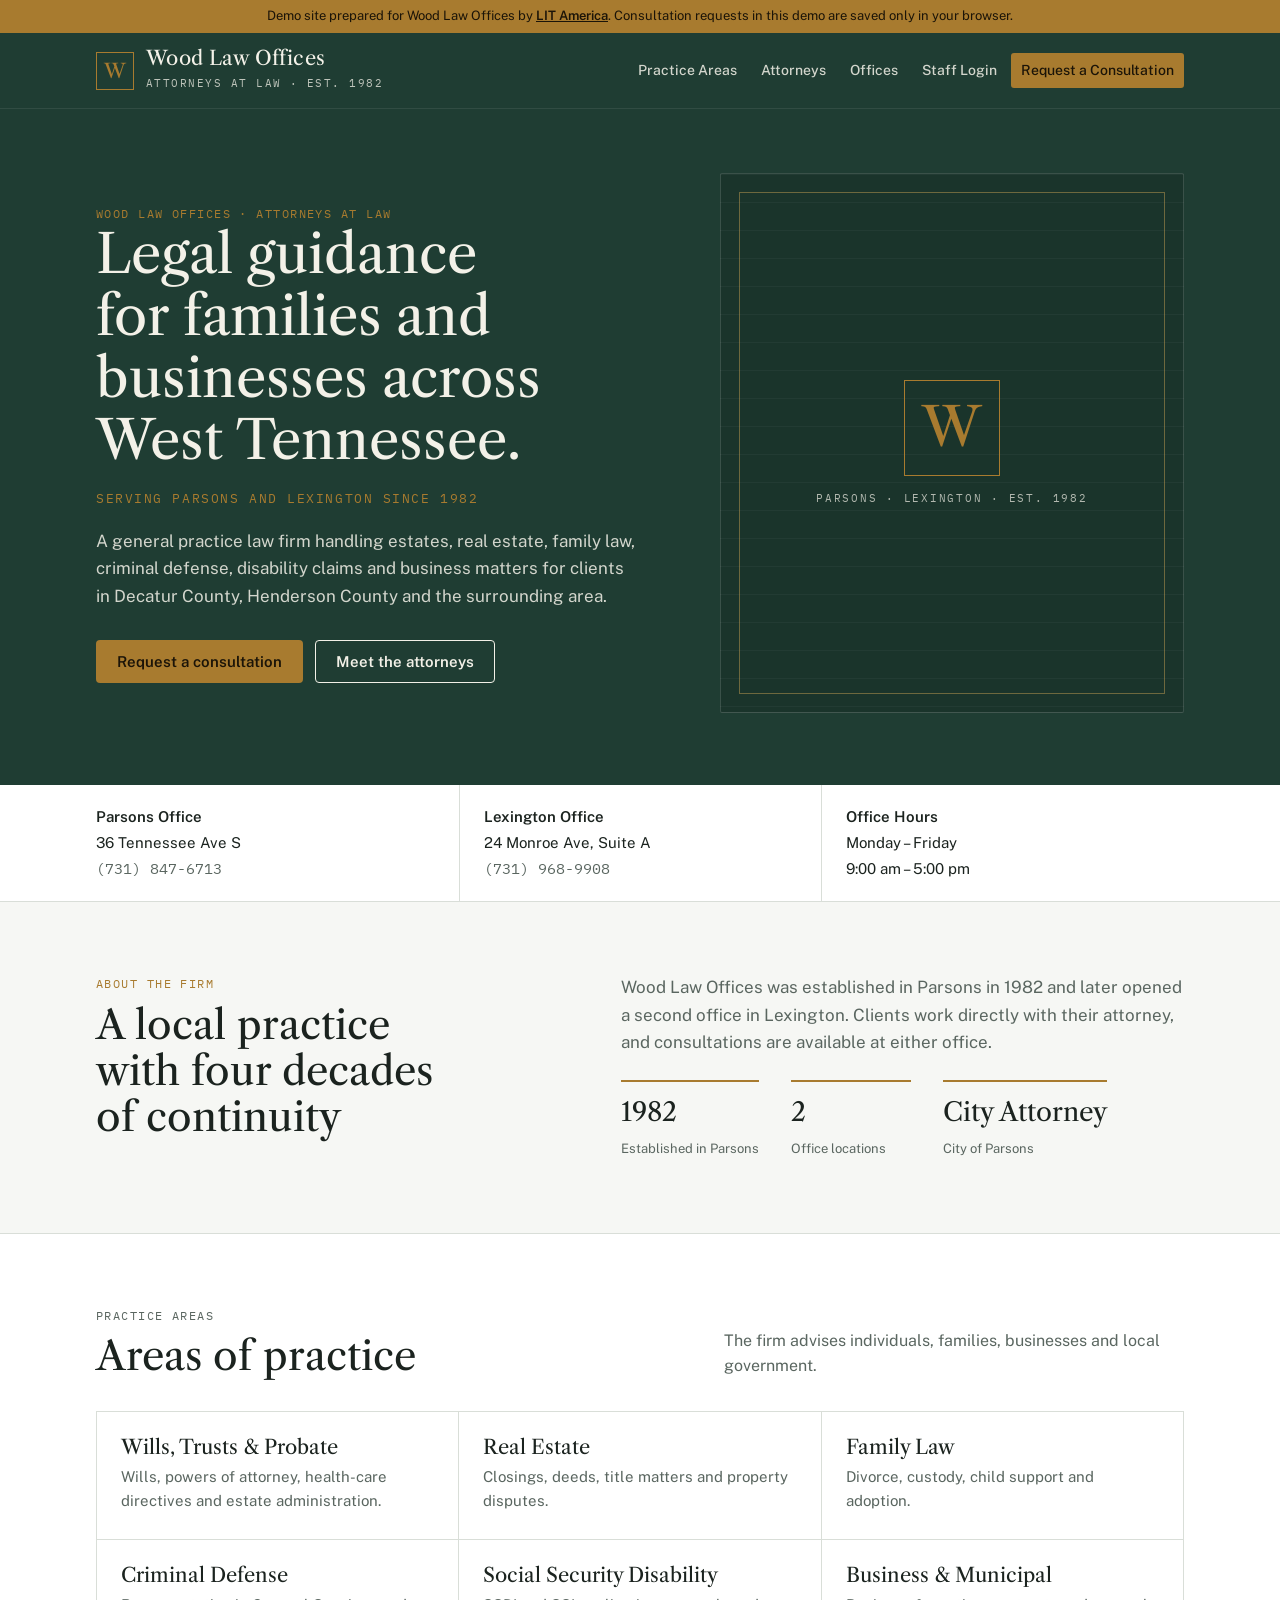
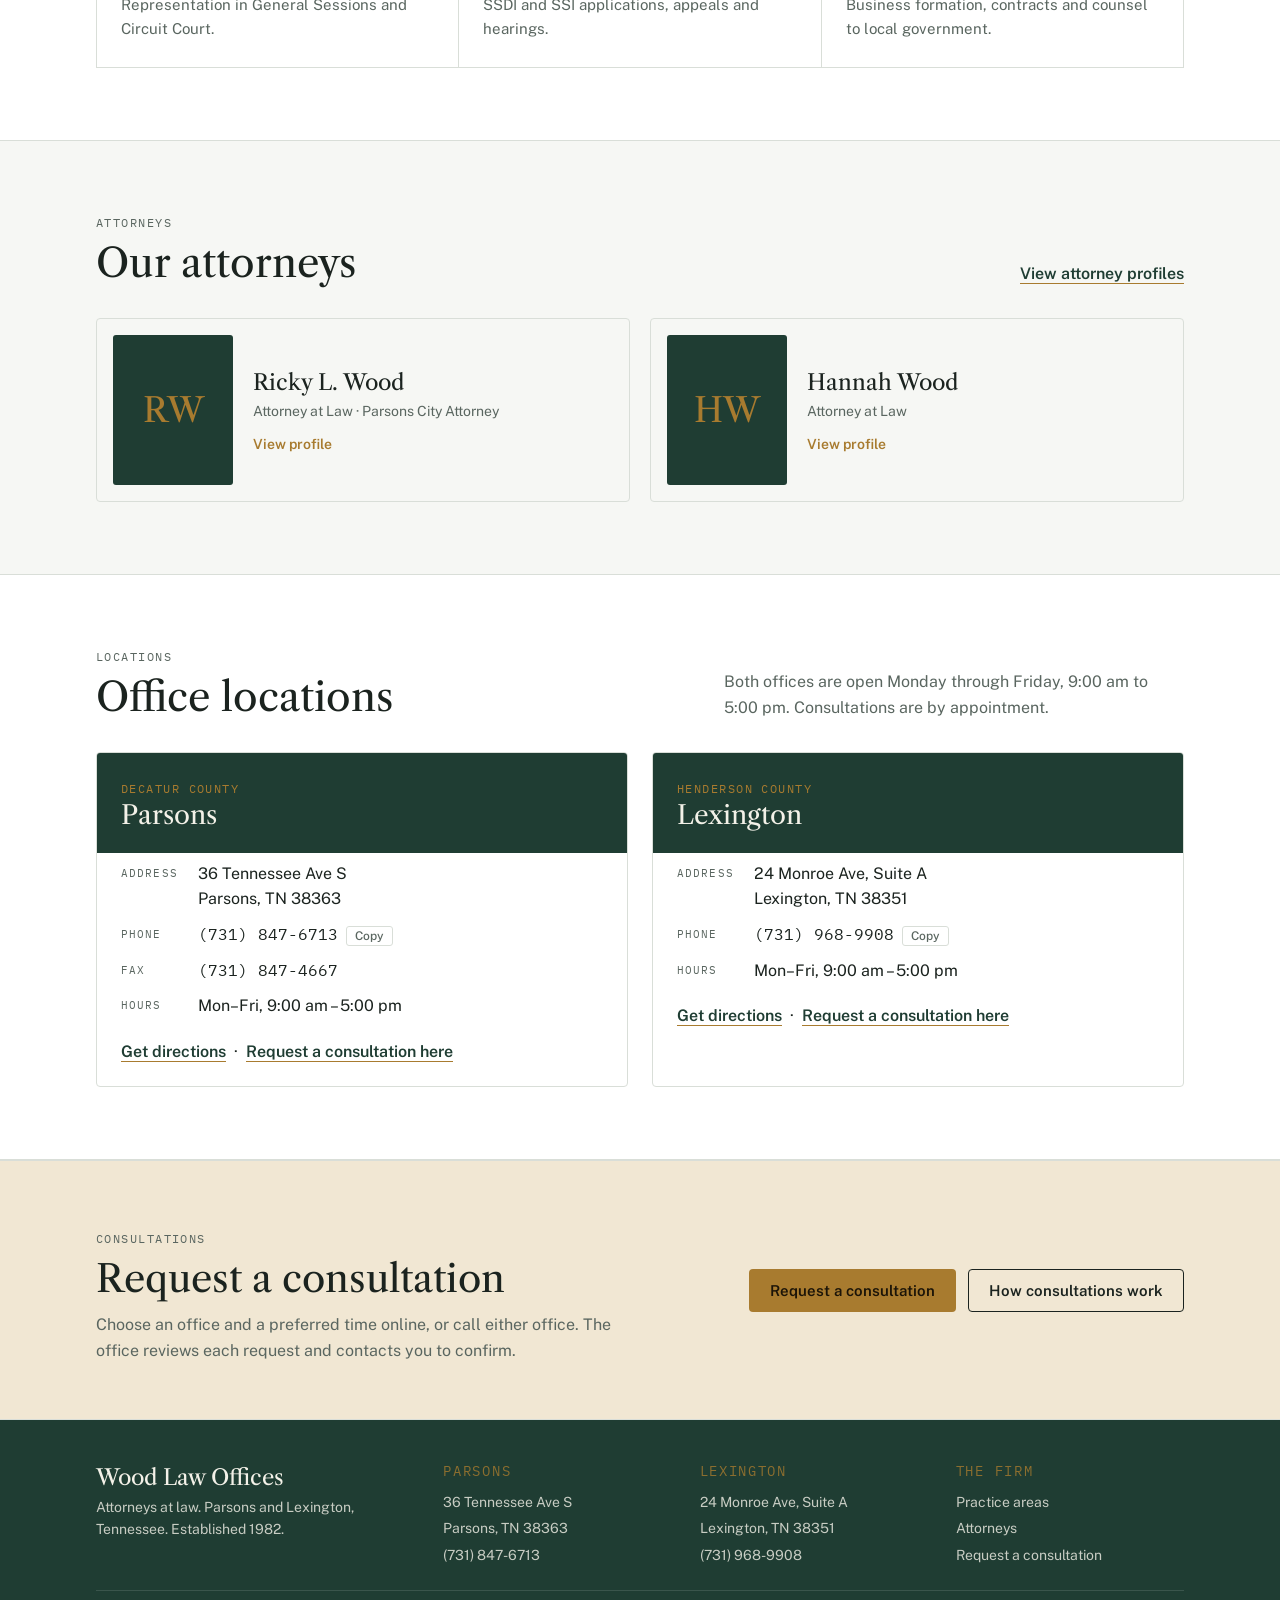
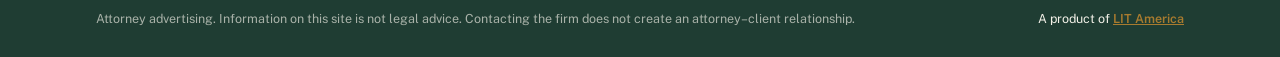
==== commit c54da815: "Add attorney Hannah Wood Co-Authored-By: Claude Opus 5.5 <noreply@anthropic.com> Claude-Session: htt" ====
--- a/index.html
+++ b/index.html
@@ -102,9 +102,9 @@
           <div class="portrait">RW<img src="images/attorney-1.jpg" alt="" onerror="this.remove()"></div>
           <div><b>Ricky L. Wood</b><span>Attorney at Law · Parsons City Attorney</span><em>View profile</em></div>
         </a>
-        <a class="acard" href="attorneys.html#attorney-2">
-          <div class="portrait">W<img src="images/attorney-2.jpg" alt="" onerror="this.remove()"></div>
-          <div><b>[Attorney name]</b><span>Attorney at Law</span><em>View profile</em></div>
+        <a class="acard" href="attorneys.html#hannah-wood">
+          <div class="portrait">HW<img src="images/attorney-2.jpg" alt="" onerror="this.remove()"></div>
+          <div><b>Hannah Wood</b><span>Attorney at Law</span><em>View profile</em></div>
         </a>
       </div>
     </div>
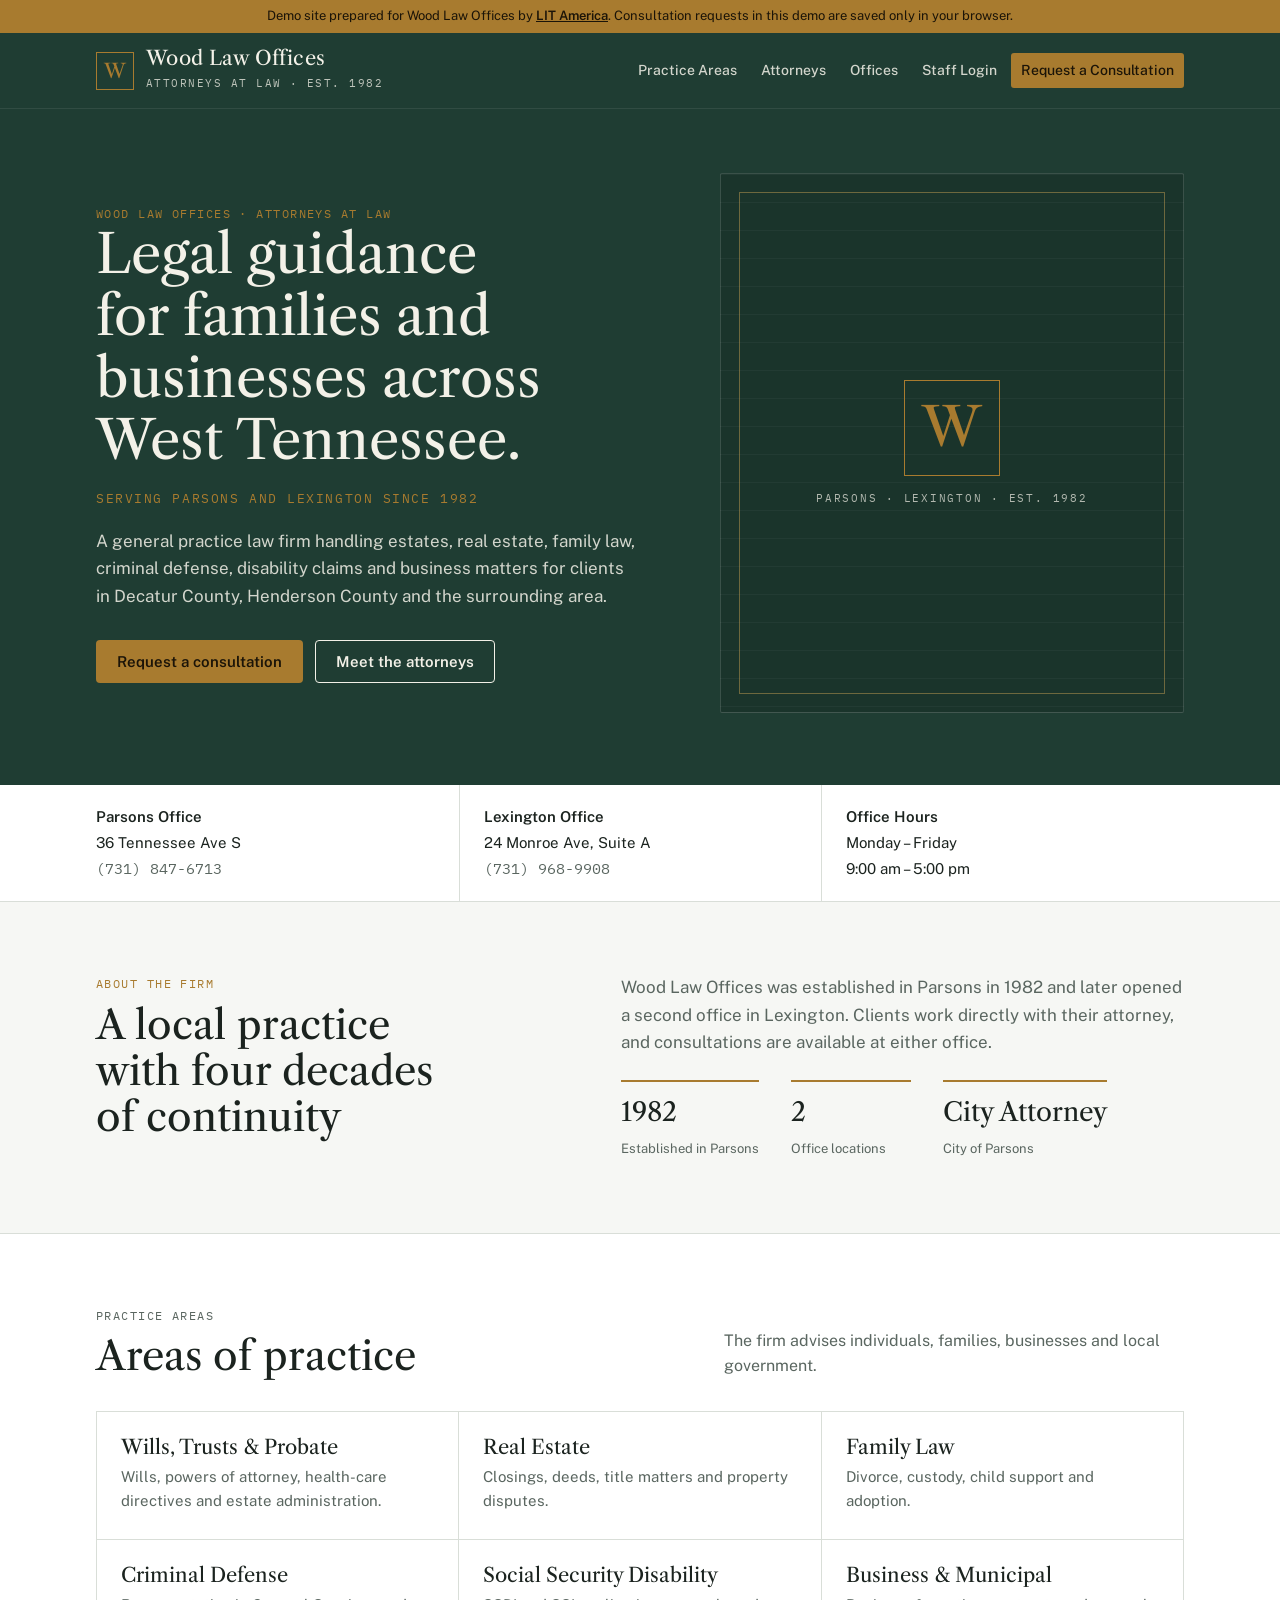
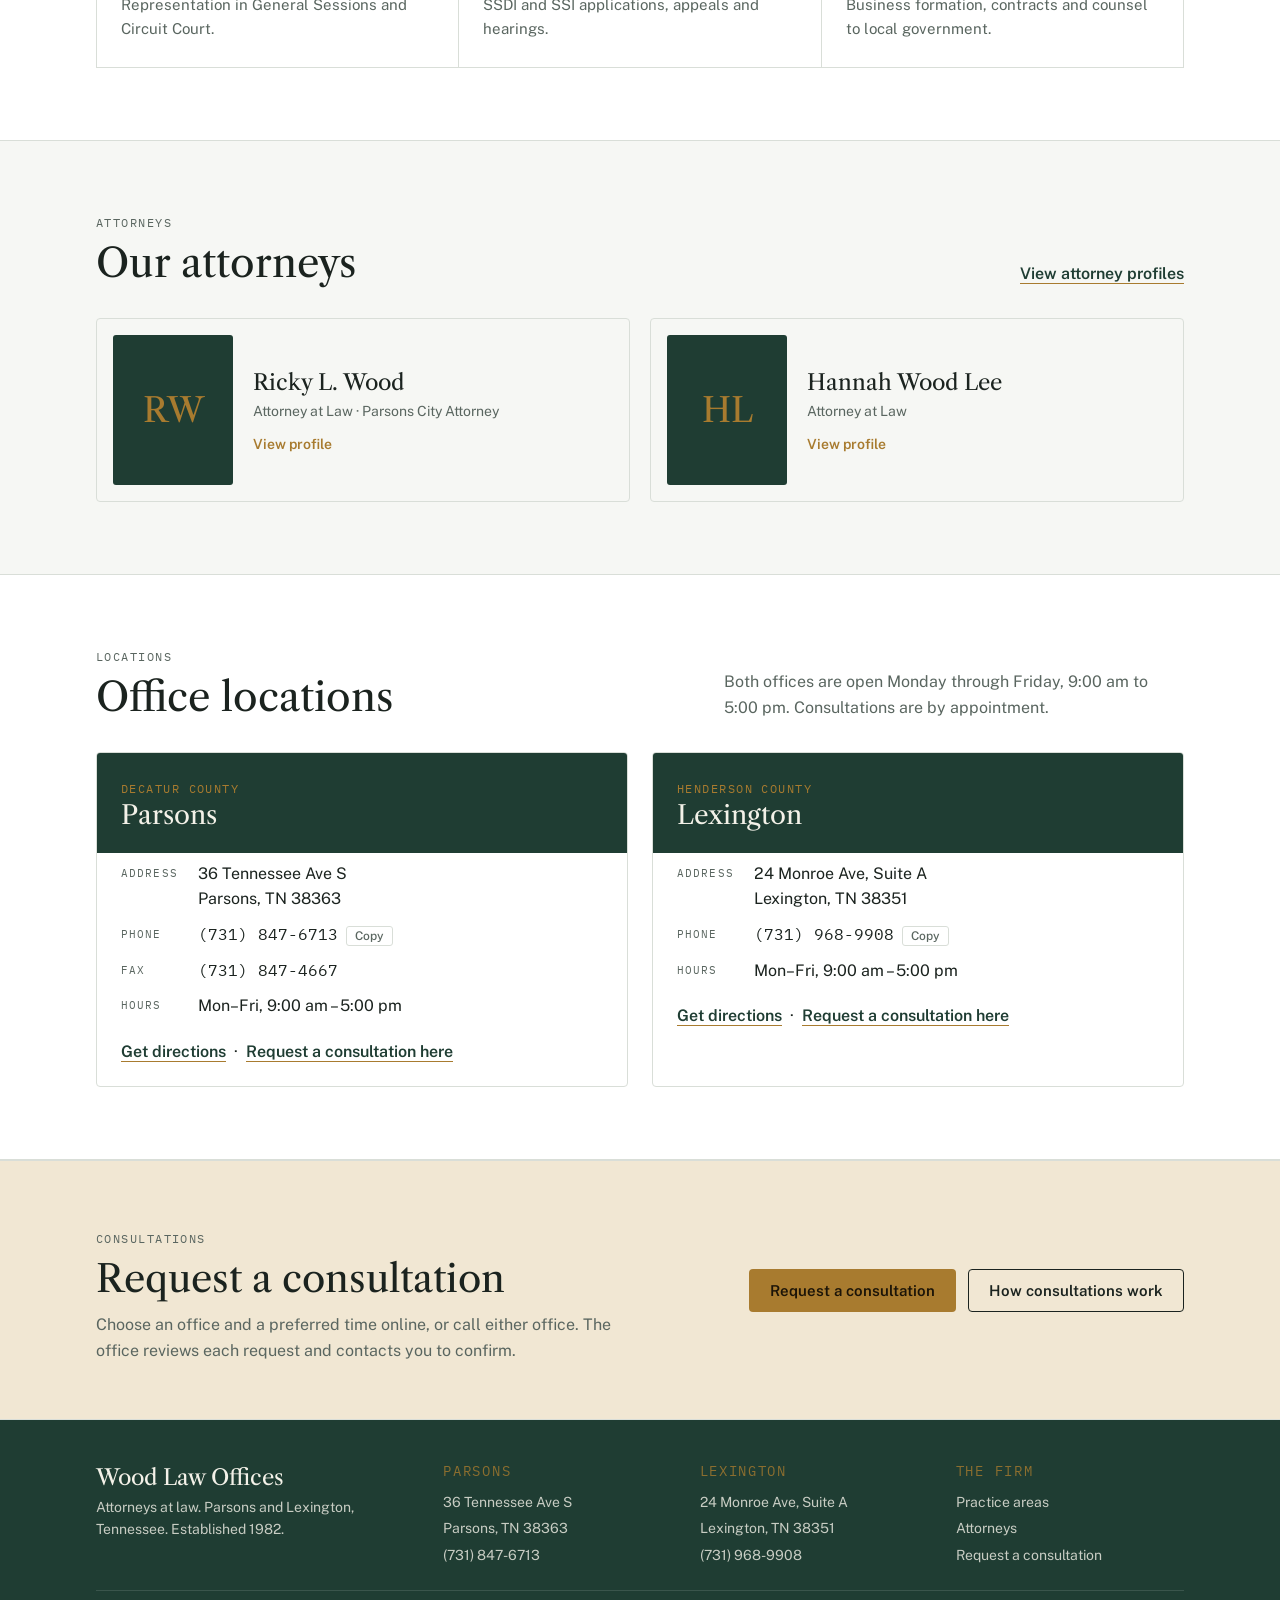
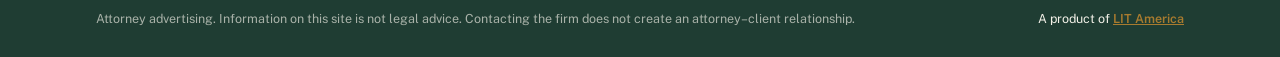
==== commit 9f51e8b6: "Use attorney's full name, Hannah Wood Lee Co-Authored-By: Claude Opus 5.5 <noreply@anthropic.com> Cl" ====
--- a/index.html
+++ b/index.html
@@ -102,9 +102,9 @@
           <div class="portrait">RW<img src="images/attorney-1.jpg" alt="" onerror="this.remove()"></div>
           <div><b>Ricky L. Wood</b><span>Attorney at Law · Parsons City Attorney</span><em>View profile</em></div>
         </a>
-        <a class="acard" href="attorneys.html#hannah-wood">
-          <div class="portrait">HW<img src="images/attorney-2.jpg" alt="" onerror="this.remove()"></div>
-          <div><b>Hannah Wood</b><span>Attorney at Law</span><em>View profile</em></div>
+        <a class="acard" href="attorneys.html#hannah-wood-lee">
+          <div class="portrait">HL<img src="images/attorney-2.jpg" alt="" onerror="this.remove()"></div>
+          <div><b>Hannah Wood Lee</b><span>Attorney at Law</span><em>View profile</em></div>
         </a>
       </div>
     </div>
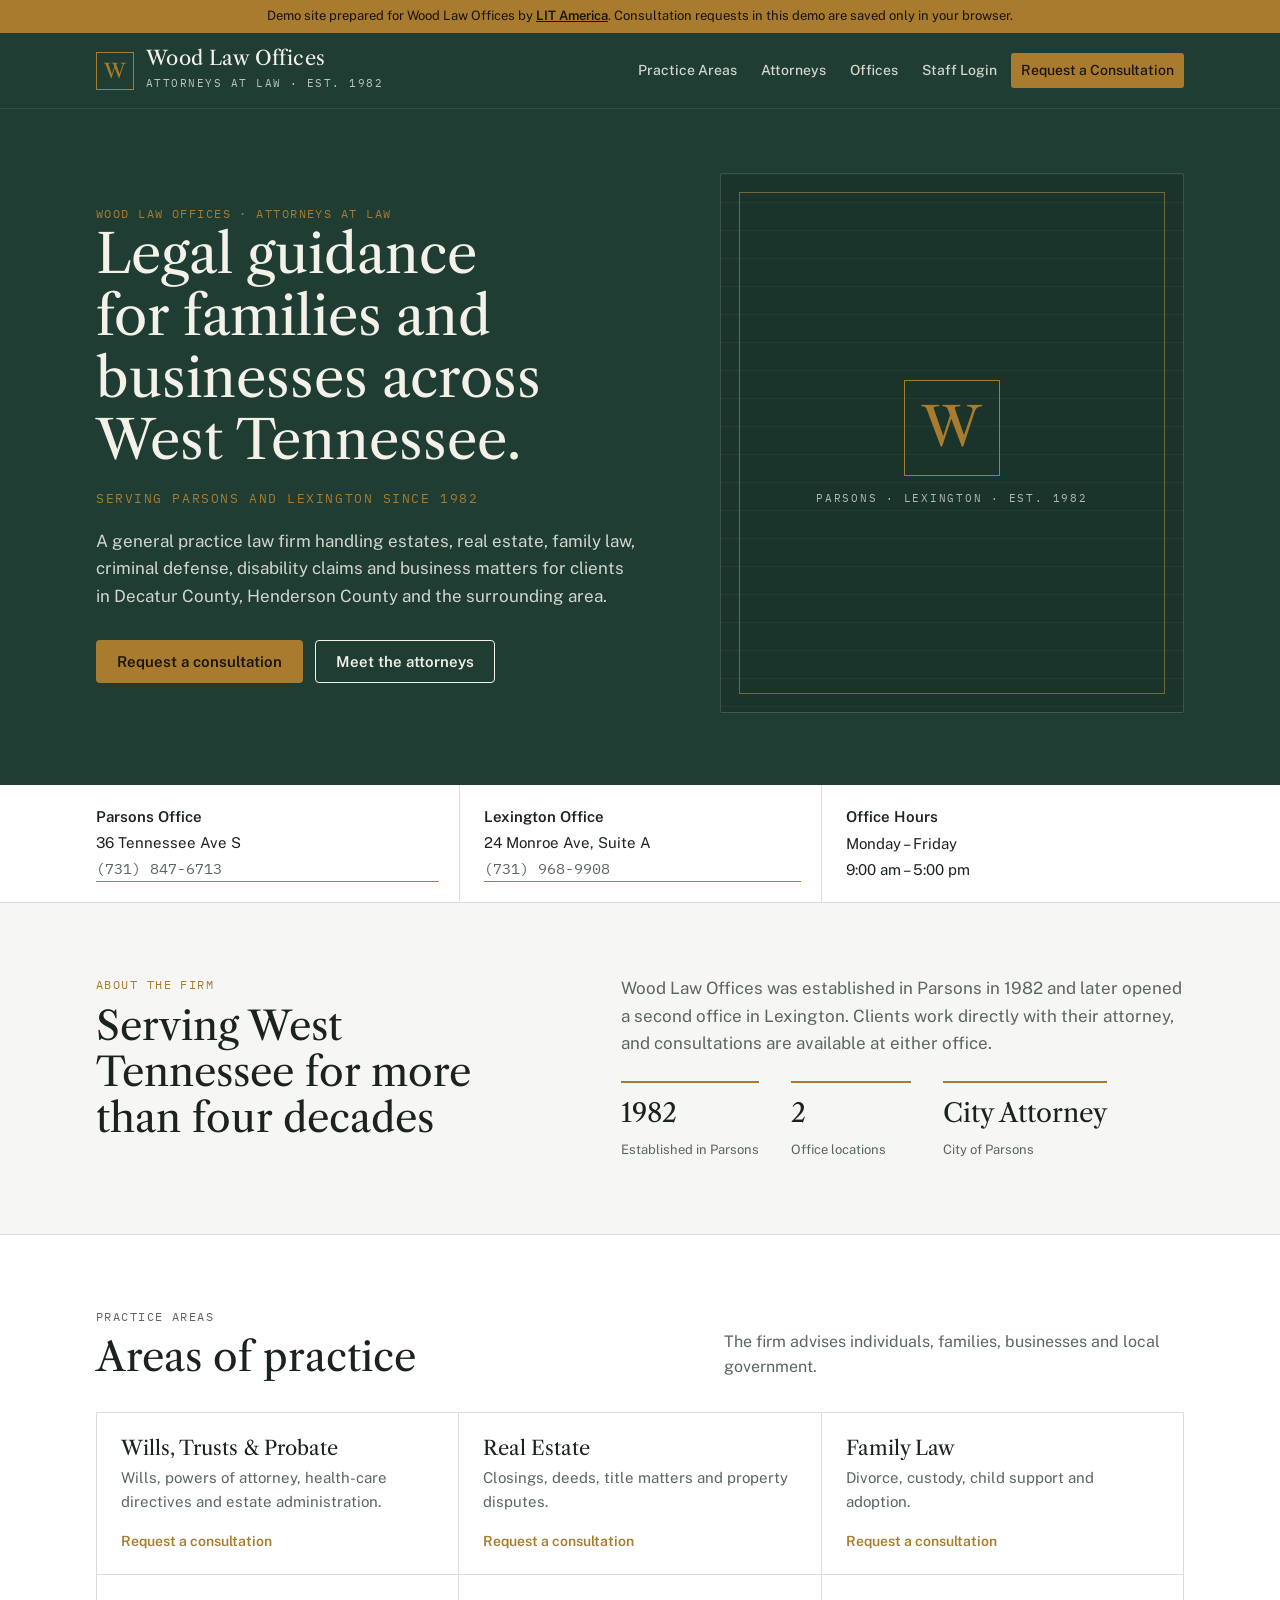
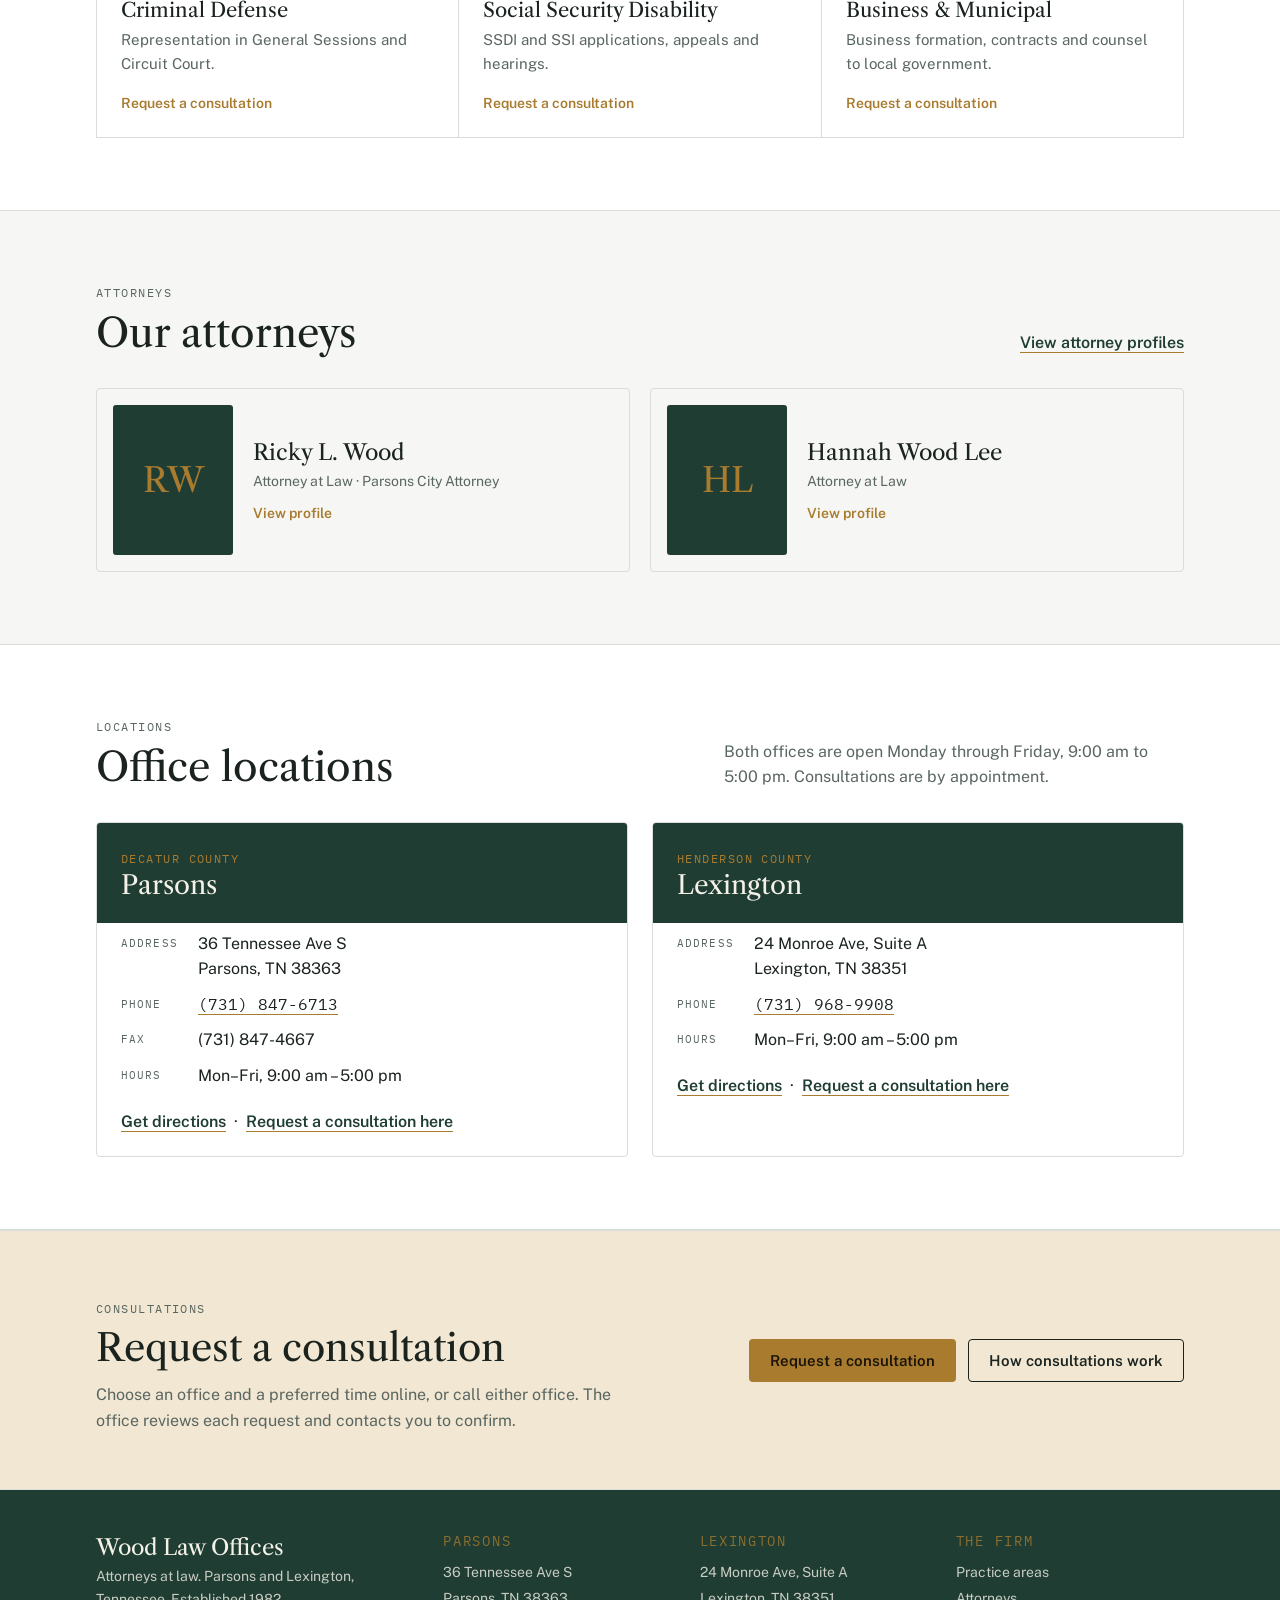
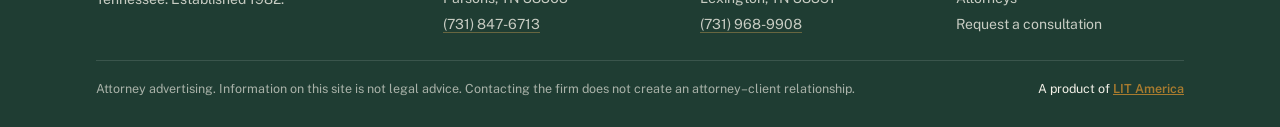
==== commit e6144f31: "Tap-to-call phones, practice cards link to consultation form, tidy pending-content notes and wording" ====
--- a/index.html
+++ b/index.html
@@ -51,8 +51,8 @@
 
   <div class="strip">
     <div class="wrap">
-      <div class="cell"><b>Parsons Office</b><span>36 Tennessee Ave S</span><span class="phone">(731) 847-6713</span></div>
-      <div class="cell"><b>Lexington Office</b><span>24 Monroe Ave, Suite A</span><span class="phone">(731) 968-9908</span></div>
+      <div class="cell"><b>Parsons Office</b><span>36 Tennessee Ave S</span><a class="tel phone" href="tel:+17318476713">(731) 847-6713</a></div>
+      <div class="cell"><b>Lexington Office</b><span>24 Monroe Ave, Suite A</span><a class="tel phone" href="tel:+17319689908">(731) 968-9908</a></div>
       <div class="cell"><b>Office Hours</b><span>Monday – Friday</span><span>9:00 am – 5:00 pm</span></div>
     </div>
   </div>
@@ -61,7 +61,7 @@
     <div class="wrap intro">
       <div>
         <p class="eyebrow">About the Firm</p>
-        <h2>A local practice with four decades of continuity</h2>
+        <h2>Serving West Tennessee for more than four decades</h2>
       </div>
       <div class="copy">
         <p>Wood Law Offices was established in Parsons in 1982 and later opened a second office in Lexington. Clients work directly with their attorney, and consultations are available at either office.</p>
@@ -81,12 +81,12 @@
         <p>The firm advises individuals, families, businesses and local government.</p>
       </div>
       <div class="practice">
-        <article><h3>Wills, Trusts &amp; Probate</h3><p>Wills, powers of attorney, health-care directives and estate administration.</p></article>
-        <article><h3>Real Estate</h3><p>Closings, deeds, title matters and property disputes.</p></article>
-        <article><h3>Family Law</h3><p>Divorce, custody, child support and adoption.</p></article>
-        <article><h3>Criminal Defense</h3><p>Representation in General Sessions and Circuit Court.</p></article>
-        <article><h3>Social Security Disability</h3><p>SSDI and SSI applications, appeals and hearings.</p></article>
-        <article><h3>Business &amp; Municipal</h3><p>Business formation, contracts and counsel to local government.</p></article>
+        <a class="pcard" href="consultation.html?matter=estates#book"><h3>Wills, Trusts &amp; Probate</h3><p>Wills, powers of attorney, health-care directives and estate administration.</p><span class="more">Request a consultation</span></a>
+        <a class="pcard" href="consultation.html?matter=real-estate#book"><h3>Real Estate</h3><p>Closings, deeds, title matters and property disputes.</p><span class="more">Request a consultation</span></a>
+        <a class="pcard" href="consultation.html?matter=family#book"><h3>Family Law</h3><p>Divorce, custody, child support and adoption.</p><span class="more">Request a consultation</span></a>
+        <a class="pcard" href="consultation.html?matter=criminal#book"><h3>Criminal Defense</h3><p>Representation in General Sessions and Circuit Court.</p><span class="more">Request a consultation</span></a>
+        <a class="pcard" href="consultation.html?matter=disability#book"><h3>Social Security Disability</h3><p>SSDI and SSI applications, appeals and hearings.</p><span class="more">Request a consultation</span></a>
+        <a class="pcard" href="consultation.html?matter=business#book"><h3>Business &amp; Municipal</h3><p>Business formation, contracts and counsel to local government.</p><span class="more">Request a consultation</span></a>
       </div>
     </div>
   </section>
@@ -121,8 +121,8 @@
           <div class="top"><span class="eyebrow">Decatur County</span><h3>Parsons</h3></div>
           <dl>
             <dt>Address</dt><dd>36 Tennessee Ave S<br>Parsons, TN 38363</dd>
-            <dt>Phone</dt><dd><span class="copyable">(731) 847-6713</span><button class="copybtn" type="button" data-copy="(731) 847-6713">Copy</button></dd>
-            <dt>Fax</dt><dd><span class="copyable">(731) 847-4667</span></dd>
+            <dt>Phone</dt><dd><a class="tel" href="tel:+17318476713">(731) 847-6713</a></dd>
+            <dt>Fax</dt><dd>(731) 847-4667</dd>
             <dt>Hours</dt><dd>Mon–Fri, 9:00 am – 5:00 pm</dd>
           </dl>
           <div class="mapline"><a class="textlink" href="https://www.google.com/maps/search/?api=1&amp;query=36+Tennessee+Ave+S+Parsons+TN+38363" target="_blank" rel="noopener">Get directions</a> &nbsp;·&nbsp; <a class="textlink" href="consultation.html?office=Parsons">Request a consultation here</a></div>
@@ -131,7 +131,7 @@
           <div class="top"><span class="eyebrow">Henderson County</span><h3>Lexington</h3></div>
           <dl>
             <dt>Address</dt><dd>24 Monroe Ave, Suite A<br>Lexington, TN 38351</dd>
-            <dt>Phone</dt><dd><span class="copyable">(731) 968-9908</span><button class="copybtn" type="button" data-copy="(731) 968-9908">Copy</button></dd>
+            <dt>Phone</dt><dd><a class="tel" href="tel:+17319689908">(731) 968-9908</a></dd>
             <dt>Hours</dt><dd>Mon–Fri, 9:00 am – 5:00 pm</dd>
           </dl>
           <div class="mapline"><a class="textlink" href="https://www.google.com/maps/search/?api=1&amp;query=24+Monroe+Ave+Lexington+TN+38351" target="_blank" rel="noopener">Get directions</a> &nbsp;·&nbsp; <a class="textlink" href="consultation.html?office=Lexington">Request a consultation here</a></div>
@@ -159,8 +159,8 @@
   <div class="wrap">
     <div class="fcols">
       <div><p style="font-family:var(--f-display);font-size:22px;opacity:1">Wood Law Offices</p><p>Attorneys at law. Parsons and Lexington, Tennessee. Established 1982.</p></div>
-      <div><p class="eyebrow">Parsons</p><ul><li>36 Tennessee Ave S</li><li>Parsons, TN 38363</li><li>(731) 847-6713</li></ul></div>
-      <div><p class="eyebrow">Lexington</p><ul><li>24 Monroe Ave, Suite A</li><li>Lexington, TN 38351</li><li>(731) 968-9908</li></ul></div>
+      <div><p class="eyebrow">Parsons</p><ul><li>36 Tennessee Ave S</li><li>Parsons, TN 38363</li><li><a class="tel" href="tel:+17318476713">(731) 847-6713</a></li></ul></div>
+      <div><p class="eyebrow">Lexington</p><ul><li>24 Monroe Ave, Suite A</li><li>Lexington, TN 38351</li><li><a class="tel" href="tel:+17319689908">(731) 968-9908</a></li></ul></div>
       <div><p class="eyebrow">The Firm</p><ul><li><a href="index.html#practice">Practice areas</a></li><li><a href="attorneys.html">Attorneys</a></li><li><a href="consultation.html">Request a consultation</a></li></ul></div>
     </div>
     <div class="legal">
--- a/styles.css
+++ b/styles.css
@@ -82,7 +82,7 @@
 .strip .cell{padding-block:20px;padding-inline:0 20px;display:grid;gap:2px;font-size:15px}
 .strip .cell + .cell{border-left:1px solid var(--line);padding-left:24px}
 .strip .cell b{font-weight:600}
-.strip .phone{font-family:var(--f-mono);color:var(--muted);user-select:all}
+.strip .phone{font-family:var(--f-mono);color:var(--muted)}
 
 section.block{padding-block:72px}
 section.block.tight{padding-block:56px}
@@ -102,8 +102,11 @@
 
 /* practice */
 .practice{display:grid;grid-template-columns:repeat(3,1fr);border-top:1px solid var(--line);border-left:1px solid var(--line)}
-.practice article{padding:24px 24px 26px;border-right:1px solid var(--line);border-bottom:1px solid var(--line);background:var(--surface)}
-.practice h3{font-size:20px;margin-bottom:6px}
+.practice .pcard{display:grid;grid-template-rows:auto 1fr auto;gap:6px;padding:24px 24px 22px;border-right:1px solid var(--line);border-bottom:1px solid var(--line);background:var(--surface);text-decoration:none;transition:background .15s}
+.practice .pcard:hover{background:var(--brass-soft)}
+.practice .more{margin-top:10px;font-size:14px;font-weight:600;color:var(--brass)}
+.practice .pcard:hover .more{text-decoration:underline}
+.practice h3{font-size:20px}
 .practice p{color:var(--muted);font-size:15px}
 
 /* attorney preview (home) */
@@ -130,9 +133,6 @@
 .profile dt{font-family:var(--f-mono);font-size:11px;letter-spacing:.1em;text-transform:uppercase;color:var(--muted);padding-top:4px}
 .profile dd{margin:0}
 
-/* "office to confirm" marker */
-.tbc{background:var(--warn-soft);color:var(--warn);border-radius:3px;padding:1px 6px;font-size:.92em}
-.tbc::before{content:"Office to confirm: ";font-weight:600}
 
 /* offices */
 .offices{display:grid;grid-template-columns:1fr 1fr;gap:24px}
@@ -144,7 +144,10 @@
 .office dd{margin:0}
 .office .mapline{padding:0 24px 22px}
 .copyable{font-family:var(--f-mono);user-select:all}
-.copybtn{margin-left:8px;font:500 12px var(--f-body);background:none;border:1px solid var(--line);color:var(--muted);border-radius:3px;padding:2px 8px;cursor:pointer}
+a.tel{font-family:var(--f-mono);text-decoration:none;border-bottom:1px solid var(--brass);white-space:nowrap}
+a.tel:hover{color:var(--brass)}
+footer a.tel{font-family:inherit;border-bottom-color:rgba(211,166,86,.5)}
+.pending-note{margin-top:28px;padding-top:14px;border-top:1px dashed var(--line);font-size:13px;color:var(--muted)}
 
 /* consultation call-to-action band */
 .cta-band{background:var(--brass-soft);border-block:1px solid var(--line)}
